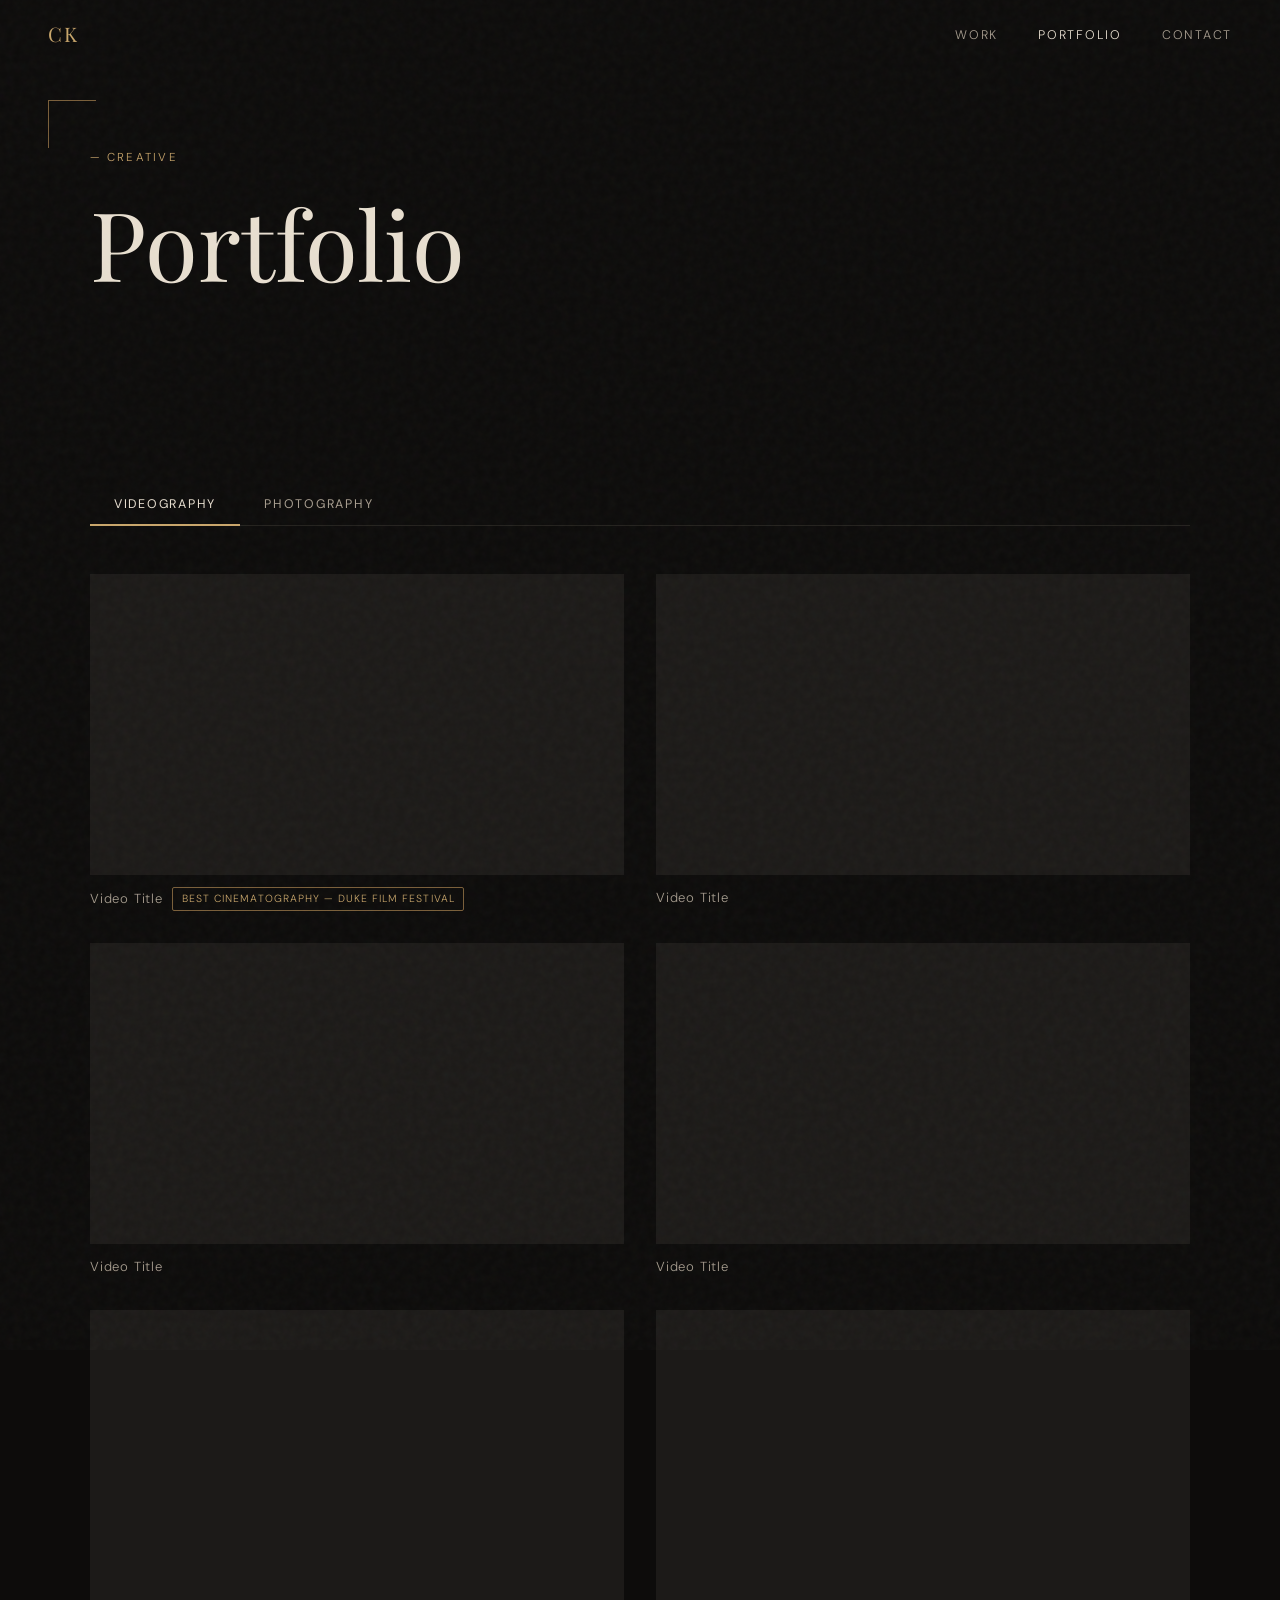
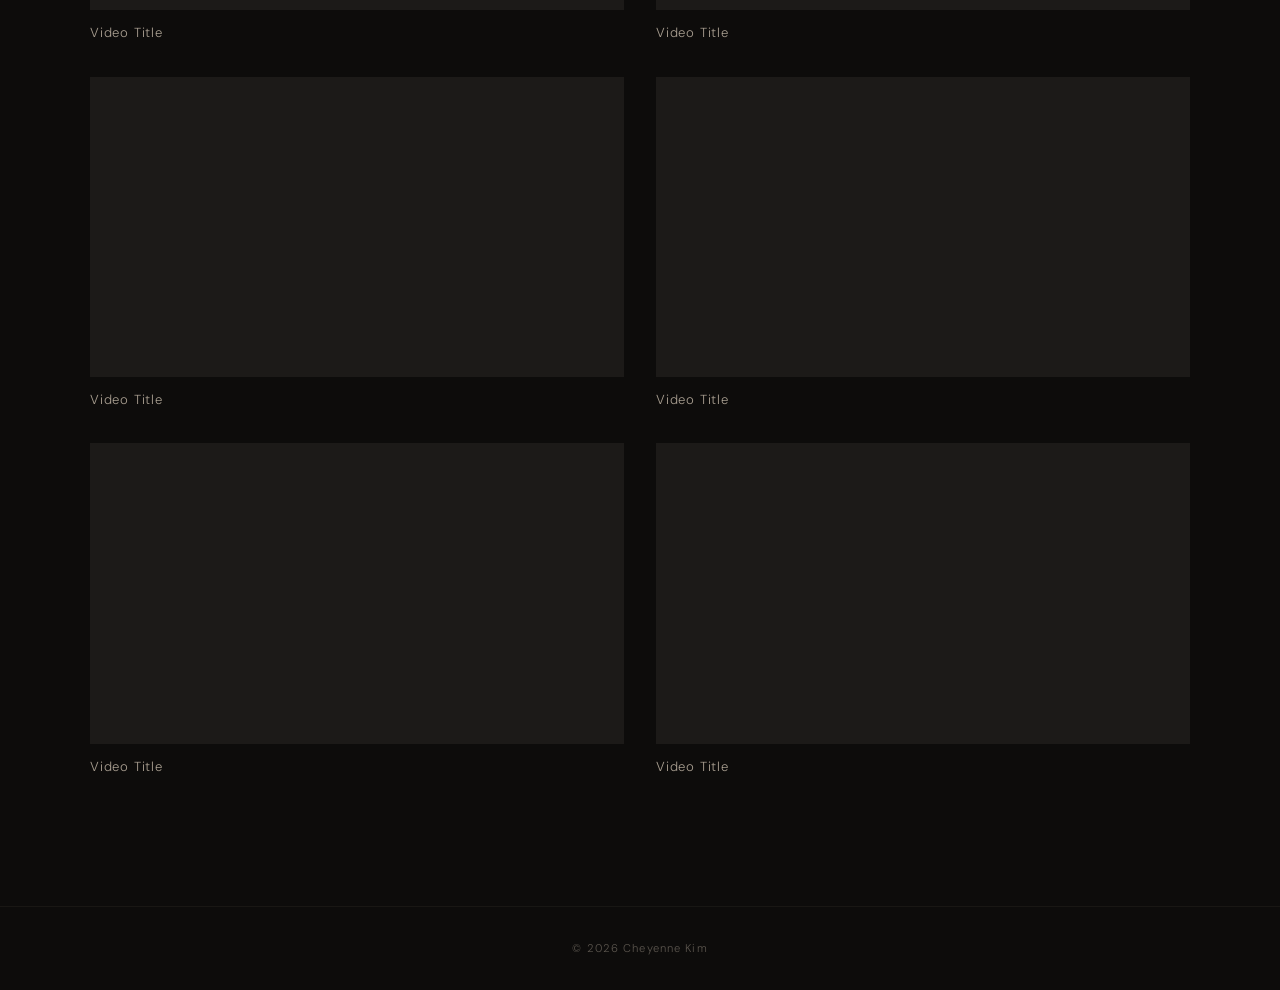
==== portfolio.html @ 6cd708c9 "Update Instagram handle to cykfilm" ====
<!DOCTYPE html>
<html lang="en">
<head>
  <meta charset="UTF-8" />
  <meta name="viewport" content="width=device-width, initial-scale=1.0" />
  <title>Portfolio — Cheyenne Kim</title>
  <link rel="preconnect" href="https://fonts.googleapis.com" />
  <link rel="preconnect" href="https://fonts.gstatic.com" crossorigin />
  <link href="https://fonts.googleapis.com/css2?family=Playfair+Display:ital,wght@0,400;0,600;1,400&family=DM+Sans:wght@300;400;500&display=swap" rel="stylesheet" />
  <link rel="stylesheet" href="styles.css" />
</head>
<body>

  <div class="grain"></div>

  <nav id="nav">
    <a href="index.html" class="nav-logo">CK</a>
    <ul class="nav-links">
      <li><a href="work.html">Work</a></li>
      <li><a href="portfolio.html" class="nav-active">Portfolio</a></li>
      <li><a href="index.html#contact">Contact</a></li>
    </ul>
  </nav>

  <!-- Page header -->
  <header class="page-header">
    <div class="container">
      <p class="hero-label">— Creative</p>
      <h1>Portfolio</h1>
    </div>
  </header>

  <!-- Creative Portfolio -->
  <section id="portfolio">
    <div class="container">

      <div class="portfolio-tabs">
        <button class="tab-btn active" data-tab="video">Videography</button>
        <button class="tab-btn" data-tab="photo">Photography</button>
      </div>

      <!-- Videography -->
      <!-- HOW TO ADD A VIDEO:
           Get the video ID from the YouTube URL (after "watch?v=")
           and add it to a new <div class="video-item"> block below. -->
      <div class="tab-panel active" id="tab-video">
        <div class="video-grid">

          <div class="video-item">
            <div class="video-wrap">
              <iframe src="https://www.youtube.com/embed/07CrqYUhn84" title="Video" frameborder="0" allow="accelerometer; autoplay; clipboard-write; encrypted-media; gyroscope; picture-in-picture" allowfullscreen></iframe>
            </div>
            <p class="video-title">Video Title <span class="video-award">Best Cinematography — Duke Film Festival</span></p>
          </div>

          <div class="video-item">
            <div class="video-wrap">
              <iframe src="https://www.youtube.com/embed/ngNk-hBwsmc" title="Video" frameborder="0" allow="accelerometer; autoplay; clipboard-write; encrypted-media; gyroscope; picture-in-picture" allowfullscreen></iframe>
            </div>
            <p class="video-title">Video Title</p>
          </div>

          <div class="video-item">
            <div class="video-wrap">
              <iframe src="https://www.youtube.com/embed/ybXO7-4nJBI" title="Video" frameborder="0" allow="accelerometer; autoplay; clipboard-write; encrypted-media; gyroscope; picture-in-picture" allowfullscreen></iframe>
            </div>
            <p class="video-title">Video Title</p>
          </div>

          <div class="video-item">
            <div class="video-wrap">
              <iframe src="https://www.youtube.com/embed/gjnXVUcVzZY" title="Video" frameborder="0" allow="accelerometer; autoplay; clipboard-write; encrypted-media; gyroscope; picture-in-picture" allowfullscreen></iframe>
            </div>
            <p class="video-title">Video Title</p>
          </div>

          <div class="video-item">
            <div class="video-wrap">
              <iframe src="https://www.youtube.com/embed/guutkqYjLNw" title="Video" frameborder="0" allow="accelerometer; autoplay; clipboard-write; encrypted-media; gyroscope; picture-in-picture" allowfullscreen></iframe>
            </div>
            <p class="video-title">Video Title</p>
          </div>

          <div class="video-item">
            <div class="video-wrap">
              <iframe src="https://www.youtube.com/embed/ERblYvdubqE" title="Video" frameborder="0" allow="accelerometer; autoplay; clipboard-write; encrypted-media; gyroscope; picture-in-picture" allowfullscreen></iframe>
            </div>
            <p class="video-title">Video Title</p>
          </div>

          <div class="video-item">
            <div class="video-wrap">
              <iframe src="https://www.youtube.com/embed/7ZLoJ5LNM68" title="Video" frameborder="0" allow="accelerometer; autoplay; clipboard-write; encrypted-media; gyroscope; picture-in-picture" allowfullscreen></iframe>
            </div>
            <p class="video-title">Video Title</p>
          </div>

          <div class="video-item">
            <div class="video-wrap">
              <iframe src="https://www.youtube.com/embed/mxG2AcK1g0o" title="Video" frameborder="0" allow="accelerometer; autoplay; clipboard-write; encrypted-media; gyroscope; picture-in-picture" allowfullscreen></iframe>
            </div>
            <p class="video-title">Video Title</p>
          </div>

          <div class="video-item">
            <div class="video-wrap">
              <iframe src="https://www.youtube.com/embed/wzByWOKEczM" title="Video" frameborder="0" allow="accelerometer; autoplay; clipboard-write; encrypted-media; gyroscope; picture-in-picture" allowfullscreen></iframe>
            </div>
            <p class="video-title">Video Title</p>
          </div>

          <div class="video-item">
            <div class="video-wrap">
              <iframe src="https://www.youtube.com/embed/G8I6JP6JH30" title="Video" frameborder="0" allow="accelerometer; autoplay; clipboard-write; encrypted-media; gyroscope; picture-in-picture" allowfullscreen></iframe>
            </div>
            <p class="video-title">Video Title</p>
          </div>

        </div>
      </div>

      <!-- Photography -->
      <!-- HOW TO ADD A PHOTO:
           Download photos from Instagram and put them in a /photos folder,
           then set src="photos/filename.jpg". Each <a href=""> can link
           to the specific Instagram post. Copy a whole block to add more. -->
      <div class="tab-panel" id="tab-photo">
        <p class="photo-note">
          Browse the full collection on
          <a href="https://www.instagram.com/cykfilm" target="_blank" rel="noopener">Instagram →</a>
        </p>
        <div class="photo-grid">

          <a class="photo-item" href="https://www.instagram.com/p/POST_ID_1" target="_blank" rel="noopener">
            <img src="https://placehold.co/600x600/1a1a1a/c9a66b?text=Photo+1" alt="Photo description" loading="lazy" />
          </a>
          <a class="photo-item" href="https://www.instagram.com/p/POST_ID_2" target="_blank" rel="noopener">
            <img src="https://placehold.co/600x600/1a1a1a/c9a66b?text=Photo+2" alt="Photo description" loading="lazy" />
          </a>
          <a class="photo-item" href="https://www.instagram.com/p/POST_ID_3" target="_blank" rel="noopener">
            <img src="https://placehold.co/600x600/1a1a1a/c9a66b?text=Photo+3" alt="Photo description" loading="lazy" />
          </a>
          <a class="photo-item" href="https://www.instagram.com/p/POST_ID_4" target="_blank" rel="noopener">
            <img src="https://placehold.co/600x600/1a1a1a/c9a66b?text=Photo+4" alt="Photo description" loading="lazy" />
          </a>
          <a class="photo-item" href="https://www.instagram.com/p/POST_ID_5" target="_blank" rel="noopener">
            <img src="https://placehold.co/600x600/1a1a1a/c9a66b?text=Photo+5" alt="Photo description" loading="lazy" />
          </a>
          <a class="photo-item" href="https://www.instagram.com/p/POST_ID_6" target="_blank" rel="noopener">
            <img src="https://placehold.co/600x600/1a1a1a/c9a66b?text=Photo+6" alt="Photo description" loading="lazy" />
          </a>
          <a class="photo-item" href="https://www.instagram.com/p/POST_ID_7" target="_blank" rel="noopener">
            <img src="https://placehold.co/600x600/1a1a1a/c9a66b?text=Photo+7" alt="Photo description" loading="lazy" />
          </a>
          <a class="photo-item" href="https://www.instagram.com/p/POST_ID_8" target="_blank" rel="noopener">
            <img src="https://placehold.co/600x600/1a1a1a/c9a66b?text=Photo+8" alt="Photo description" loading="lazy" />
          </a>
          <a class="photo-item" href="https://www.instagram.com/p/POST_ID_9" target="_blank" rel="noopener">
            <img src="https://placehold.co/600x600/1a1a1a/c9a66b?text=Photo+9" alt="Photo description" loading="lazy" />
          </a>

        </div>
      </div>

    </div>
  </section>

  <footer>
    <p>© 2026 Cheyenne Kim</p>
  </footer>

  <script src="script.js"></script>
</body>
</html>
---- styles.css ----
/* ============================================================
   TOKENS
   ============================================================ */
:root {
  --bg:         #0d0c0b;
  --bg-2:       #141311;
  --bg-3:       #1c1a18;
  --cream:      #e8dfd0;
  --cream-dim:  #a89e90;
  --gold:       #c9a66b;
  --gold-dim:   #7a5f3a;
  --border:     rgba(200, 185, 160, 0.12);

  --font-serif: 'Playfair Display', Georgia, serif;
  --font-sans:  'DM Sans', system-ui, sans-serif;

  --nav-h: 68px;
  --max-w: 1100px;
  --gutter: clamp(1.5rem, 5vw, 3rem);
}

/* ============================================================
   RESET / BASE
   ============================================================ */
*, *::before, *::after { box-sizing: border-box; margin: 0; padding: 0; }

html { scroll-behavior: smooth; font-size: 16px; }

body {
  background: var(--bg);
  color: var(--cream);
  font-family: var(--font-sans);
  font-weight: 300;
  line-height: 1.7;
  overflow-x: hidden;
}

img { display: block; max-width: 100%; }
a  { color: inherit; text-decoration: none; }
ul { list-style: none; }

/* ============================================================
   FILM GRAIN
   ============================================================ */
.grain {
  position: fixed;
  inset: -50%;
  width: 200%;
  height: 200%;
  background-image: url("data:image/svg+xml,%3Csvg viewBox='0 0 256 256' xmlns='http://www.w3.org/2000/svg'%3E%3Cfilter id='noise'%3E%3CfeTurbulence type='fractalNoise' baseFrequency='0.9' numOctaves='4' stitchTiles='stitch'/%3E%3C/filter%3E%3Crect width='100%25' height='100%25' filter='url(%23noise)' opacity='1'/%3E%3C/svg%3E");
  opacity: 0.035;
  pointer-events: none;
  z-index: 9999;
  animation: grain-shift 0.5s steps(2) infinite;
}

@keyframes grain-shift {
  0%   { transform: translate(0, 0); }
  25%  { transform: translate(-2%, -3%); }
  50%  { transform: translate(3%, 1%); }
  75%  { transform: translate(-1%, 4%); }
  100% { transform: translate(2%, -2%); }
}

/* ============================================================
   NAVIGATION
   ============================================================ */
#nav {
  position: fixed;
  top: 0; left: 0; right: 0;
  height: var(--nav-h);
  display: flex;
  align-items: center;
  justify-content: space-between;
  padding: 0 var(--gutter);
  z-index: 100;
  transition: background 0.3s, border-color 0.3s;
  border-bottom: 1px solid transparent;
}

#nav.scrolled {
  background: rgba(13, 12, 11, 0.92);
  backdrop-filter: blur(10px);
  border-color: var(--border);
}

.nav-logo {
  font-family: var(--font-serif);
  font-size: 1.25rem;
  letter-spacing: 0.08em;
  color: var(--gold);
}

.nav-links {
  display: flex;
  gap: 2.5rem;
}

.nav-links a {
  font-size: 0.78rem;
  letter-spacing: 0.14em;
  text-transform: uppercase;
  color: var(--cream-dim);
  transition: color 0.2s;
}

.nav-links a:hover { color: var(--cream); }

/* ============================================================
   HERO
   ============================================================ */
#hero {
  position: relative;
  min-height: 100svh;
  display: flex;
  align-items: center;
  padding: var(--nav-h) var(--gutter) 4rem;
  overflow: hidden;
}

/* subtle horizontal scan lines */
#hero::before {
  content: '';
  position: absolute;
  inset: 0;
  background: repeating-linear-gradient(
    to bottom,
    transparent 0px,
    transparent 3px,
    rgba(0,0,0,0.08) 3px,
    rgba(0,0,0,0.08) 4px
  );
  pointer-events: none;
}

/* corner aspect-ratio mark, top-left */
#hero::after {
  content: '';
  position: absolute;
  top: calc(var(--nav-h) + 2rem);
  left: var(--gutter);
  width: 48px; height: 48px;
  border-top: 1px solid var(--gold-dim);
  border-left: 1px solid var(--gold-dim);
}

.hero-content {
  max-width: var(--max-w);
  margin: 0 auto;
  width: 100%;
}

.hero-label {
  font-size: 0.72rem;
  letter-spacing: 0.2em;
  text-transform: uppercase;
  color: var(--gold);
  margin-bottom: 1.5rem;
}

#hero h1 {
  font-family: var(--font-serif);
  font-size: clamp(4rem, 12vw, 10rem);
  line-height: 1;
  font-weight: 400;
  letter-spacing: -0.01em;
}

#hero h1 em {
  font-style: italic;
  color: var(--gold);
}

.hero-sub {
  margin-top: 1.75rem;
  font-size: 0.85rem;
  letter-spacing: 0.22em;
  text-transform: uppercase;
  color: var(--cream-dim);
}

.scroll-hint {
  position: absolute;
  bottom: 2.5rem;
  left: 50%;
  transform: translateX(-50%);
  display: flex;
  flex-direction: column;
  align-items: center;
}

.scroll-hint span {
  display: block;
  width: 1px;
  height: 56px;
  background: linear-gradient(to bottom, transparent, var(--gold-dim));
  animation: scroll-line 1.8s ease-in-out infinite;
}

@keyframes scroll-line {
  0%   { transform: scaleY(0); transform-origin: top; }
  50%  { transform: scaleY(1); transform-origin: top; }
  51%  { transform: scaleY(1); transform-origin: bottom; }
  100% { transform: scaleY(0); transform-origin: bottom; }
}

/* ============================================================
   SHARED LAYOUT
   ============================================================ */
section {
  padding: clamp(5rem, 10vw, 9rem) var(--gutter);
}

.container {
  max-width: var(--max-w);
  margin: 0 auto;
}

.section-header {
  display: flex;
  align-items: baseline;
  gap: 1.25rem;
  margin-bottom: 4rem;
  padding-bottom: 1.5rem;
  border-bottom: 1px solid var(--border);
}

.section-num {
  font-size: 0.7rem;
  letter-spacing: 0.2em;
  color: var(--gold);
}

.section-header h2 {
  font-family: var(--font-serif);
  font-size: clamp(1.8rem, 4vw, 2.75rem);
  font-weight: 400;
}

/* ============================================================
   PAGE HEADER (work.html / portfolio.html)
   ============================================================ */
.page-header {
  padding: calc(var(--nav-h) + 5rem) var(--gutter) 4rem;
  background: var(--bg);
  position: relative;
}

.page-header::after {
  content: '';
  position: absolute;
  top: calc(var(--nav-h) + 2rem);
  left: var(--gutter);
  width: 48px; height: 48px;
  border-top: 1px solid var(--gold-dim);
  border-left: 1px solid var(--gold-dim);
}

.page-header h1 {
  font-family: var(--font-serif);
  font-size: clamp(3rem, 8vw, 6rem);
  font-weight: 400;
  line-height: 1.05;
  margin-top: 1rem;
}

.page-header h1 em {
  font-style: italic;
  color: var(--gold);
}

/* Active nav link */
.nav-active {
  color: var(--cream) !important;
}

/* ============================================================
   ABOUT SECTION
   ============================================================ */
#about { background: var(--bg-2); }

.about-layout {
  display: grid;
  grid-template-columns: 1fr 280px;
  gap: 4rem;
  align-items: start;
}

.about-intro {
  font-family: var(--font-serif);
  font-size: clamp(1.2rem, 2.5vw, 1.6rem);
  font-style: italic;
  color: var(--cream);
  max-width: 680px;
  line-height: 1.5;
  margin-bottom: 3.5rem;
}

.about-stats {
  display: grid;
  grid-template-columns: repeat(4, 1fr);
  border: 1px solid var(--border);
  margin-bottom: 4rem;
}

.about-stat {
  padding: 1.75rem 1.5rem;
  border-right: 1px solid var(--border);
  display: flex;
  flex-direction: column;
  gap: 0.4rem;
}

.about-stat:last-child { border-right: none; }

.about-stat-value {
  font-family: var(--font-serif);
  font-size: clamp(1rem, 1.8vw, 1.3rem);
  color: var(--gold);
  line-height: 1.2;
}

.about-stat-label {
  font-size: 0.68rem;
  letter-spacing: 0.08em;
  color: var(--cream-dim);
  line-height: 1.4;
}

@media (max-width: 800px) {
  .about-stats { grid-template-columns: repeat(2, 1fr); }
  .about-stat:nth-child(2) { border-right: none; }
  .about-stat:nth-child(1),
  .about-stat:nth-child(2) { border-bottom: 1px solid var(--border); }
}

@media (max-width: 500px) {
  .about-stats { grid-template-columns: 1fr; }
  .about-stat { border-right: none !important; border-bottom: 1px solid var(--border); }
  .about-stat:last-child { border-bottom: none; }
}

.about-text p {
  font-size: 1rem;
  color: var(--cream-dim);
  max-width: 560px;
  margin-bottom: 1.25rem;
  line-height: 1.8;
}

.about-text p:last-child { margin-bottom: 0; }

.about-meta {
  display: flex;
  flex-direction: column;
  gap: 1.75rem;
  padding-top: 0.25rem;
}

.about-meta-item {
  display: flex;
  flex-direction: column;
  gap: 0.3rem;
  font-size: 0.85rem;
  color: var(--cream-dim);
  line-height: 1.5;
}

.about-meta-label {
  font-size: 0.65rem;
  letter-spacing: 0.16em;
  text-transform: uppercase;
  color: var(--gold);
}

/* ============================================================
   OVERVIEW CARDS
   ============================================================ */
#overview {
  background: var(--bg);
  padding-top: 0;
}

.overview-grid {
  display: grid;
  grid-template-columns: 1fr 1fr;
  gap: 1.5rem;
}

.overview-card {
  display: block;
  border: 1px solid var(--border);
  transition: border-color 0.3s, background 0.3s;
}

.overview-card:hover {
  border-color: var(--gold-dim);
  background: var(--bg-3);
}

.overview-card-inner {
  padding: 3rem;
  display: flex;
  flex-direction: column;
  gap: 1rem;
}

.overview-card-num {
  font-size: 0.65rem;
  letter-spacing: 0.18em;
  color: var(--gold);
}

.overview-card h3 {
  font-family: var(--font-serif);
  font-size: clamp(1.6rem, 3vw, 2.2rem);
  font-weight: 400;
}

.overview-card p {
  font-size: 0.88rem;
  color: var(--cream-dim);
  line-height: 1.7;
  max-width: 320px;
}

.overview-card-link {
  font-size: 0.72rem;
  letter-spacing: 0.14em;
  text-transform: uppercase;
  color: var(--gold);
  margin-top: 0.5rem;
}

@media (max-width: 700px) {
  .overview-grid { grid-template-columns: 1fr; }
  .about-layout { grid-template-columns: 1fr; gap: 2.5rem; }
}

/* ============================================================
   WORK EXPERIENCE
   ============================================================ */
#work { background: var(--bg-2); }

.timeline {
  display: flex;
  flex-direction: column;
  gap: 0;
}

.timeline-item {
  display: grid;
  grid-template-columns: 200px 1fr;
  gap: 2rem;
  padding: 2.5rem 0;
  border-bottom: 1px solid var(--border);
  transition: background 0.2s;
}

.timeline-item:last-child { border-bottom: none; }

.timeline-meta {
  display: flex;
  flex-direction: column;
  gap: 0.35rem;
  padding-top: 0.15rem;
}

.timeline-date {
  font-size: 0.78rem;
  letter-spacing: 0.08em;
  color: var(--gold);
}

.timeline-location {
  font-size: 0.72rem;
  letter-spacing: 0.06em;
  color: var(--cream-dim);
}

.timeline-content h3 {
  font-family: var(--font-serif);
  font-size: 1.35rem;
  font-weight: 400;
  margin-bottom: 0.2rem;
}

.timeline-company {
  font-size: 0.8rem;
  letter-spacing: 0.1em;
  text-transform: uppercase;
  color: var(--gold);
  margin-bottom: 0.75rem;
}

.timeline-desc {
  font-size: 0.9rem;
  color: var(--cream-dim);
  max-width: 520px;
  margin-bottom: 1rem;
}

.timeline-tags {
  display: flex;
  flex-wrap: wrap;
  gap: 0.5rem;
}

.timeline-tags li {
  font-size: 0.68rem;
  letter-spacing: 0.1em;
  text-transform: uppercase;
  padding: 0.25rem 0.7rem;
  border: 1px solid var(--gold-dim);
  color: var(--gold);
  border-radius: 2px;
}

.resume-cta {
  margin-top: 3.5rem;
  display: flex;
  justify-content: flex-start;
}

.btn {
  display: inline-block;
  padding: 0.85rem 2.25rem;
  border: 1px solid var(--gold);
  color: var(--gold);
  font-family: var(--font-sans);
  font-size: 0.78rem;
  letter-spacing: 0.14em;
  text-transform: uppercase;
  transition: background 0.2s, color 0.2s;
}

.btn:hover {
  background: var(--gold);
  color: var(--bg);
}

/* ============================================================
   PORTFOLIO TABS
   ============================================================ */
#portfolio { background: var(--bg); }

.portfolio-tabs {
  display: flex;
  gap: 0;
  margin-bottom: 3rem;
  border-bottom: 1px solid var(--border);
}

.tab-btn {
  background: none;
  border: none;
  border-bottom: 2px solid transparent;
  margin-bottom: -1px;
  padding: 0.75rem 1.5rem;
  font-family: var(--font-sans);
  font-size: 0.78rem;
  letter-spacing: 0.14em;
  text-transform: uppercase;
  color: var(--cream-dim);
  cursor: pointer;
  transition: color 0.2s, border-color 0.2s;
}

.tab-btn.active,
.tab-btn:hover { color: var(--cream); }

.tab-btn.active { border-color: var(--gold); }

.tab-panel { display: none; }
.tab-panel.active { display: block; }

/* ============================================================
   VIDEO GRID
   ============================================================ */
.video-grid {
  display: grid;
  grid-template-columns: repeat(auto-fill, minmax(min(100%, 440px), 1fr));
  gap: 2rem;
}

.video-item { display: flex; flex-direction: column; gap: 0.75rem; }

.video-wrap {
  position: relative;
  aspect-ratio: 16 / 9;
  background: var(--bg-3);
  overflow: hidden;
}

.video-wrap iframe {
  position: absolute;
  inset: 0;
  width: 100%;
  height: 100%;
}

.video-title {
  font-size: 0.82rem;
  letter-spacing: 0.06em;
  color: var(--cream-dim);
  display: flex;
  flex-wrap: wrap;
  align-items: center;
  gap: 0.6rem;
}

.video-award {
  font-size: 0.65rem;
  letter-spacing: 0.1em;
  text-transform: uppercase;
  color: var(--gold);
  border: 1px solid var(--gold-dim);
  padding: 0.15rem 0.55rem;
  border-radius: 2px;
}

/* ============================================================
   PHOTO GRID
   ============================================================ */
.photo-note {
  font-size: 0.82rem;
  color: var(--cream-dim);
  margin-bottom: 2rem;
}

.photo-note a {
  color: var(--gold);
  border-bottom: 1px solid var(--gold-dim);
  transition: border-color 0.2s;
}

.photo-note a:hover { border-color: var(--gold); }

.photo-grid {
  display: grid;
  grid-template-columns: repeat(3, 1fr);
  gap: 0.5rem;
}

.photo-item {
  aspect-ratio: 1;
  overflow: hidden;
  background: var(--bg-3);
}

.photo-item img {
  width: 100%;
  height: 100%;
  object-fit: cover;
  transition: transform 0.5s ease, filter 0.4s ease;
  filter: grayscale(20%);
}

.photo-item:hover img {
  transform: scale(1.04);
  filter: grayscale(0%);
}

/* ============================================================
   CONTACT
   ============================================================ */
#contact { background: var(--bg-2); }

.contact-inner { max-width: var(--max-w); margin: 0 auto; }

.contact-blurb {
  font-size: 1rem;
  color: var(--cream-dim);
  margin-bottom: 2.5rem;
  max-width: 400px;
}

.contact-links {
  display: flex;
  flex-wrap: wrap;
  gap: 1.25rem 2.5rem;
}

.contact-links a {
  font-size: 0.78rem;
  letter-spacing: 0.12em;
  text-transform: uppercase;
  color: var(--cream-dim);
  border-bottom: 1px solid transparent;
  transition: color 0.2s, border-color 0.2s;
  padding-bottom: 0.15rem;
}

.contact-links a:hover {
  color: var(--gold);
  border-color: var(--gold-dim);
}

/* ============================================================
   FOOTER
   ============================================================ */
footer {
  padding: 2rem var(--gutter);
  border-top: 1px solid var(--border);
  text-align: center;
  font-size: 0.7rem;
  letter-spacing: 0.1em;
  color: var(--cream-dim);
  opacity: 0.5;
}

/* ============================================================
   RESPONSIVE
   ============================================================ */
@media (max-width: 700px) {
  .timeline-item {
    grid-template-columns: 1fr;
    gap: 0.5rem;
  }

  .timeline-meta {
    flex-direction: row;
    gap: 1rem;
  }

  .photo-grid {
    grid-template-columns: repeat(2, 1fr);
  }

  .nav-links { gap: 1.5rem; }
}

@media (max-width: 420px) {
  .photo-grid { grid-template-columns: 1fr 1fr; gap: 0.35rem; }
}

/* ============================================================
   FADE-IN ANIMATION
   ============================================================ */
.fade-in {
  opacity: 0;
  transform: translateY(24px);
  transition: opacity 0.7s ease, transform 0.7s ease;
}

.fade-in.visible {
  opacity: 1;
  transform: none;
}
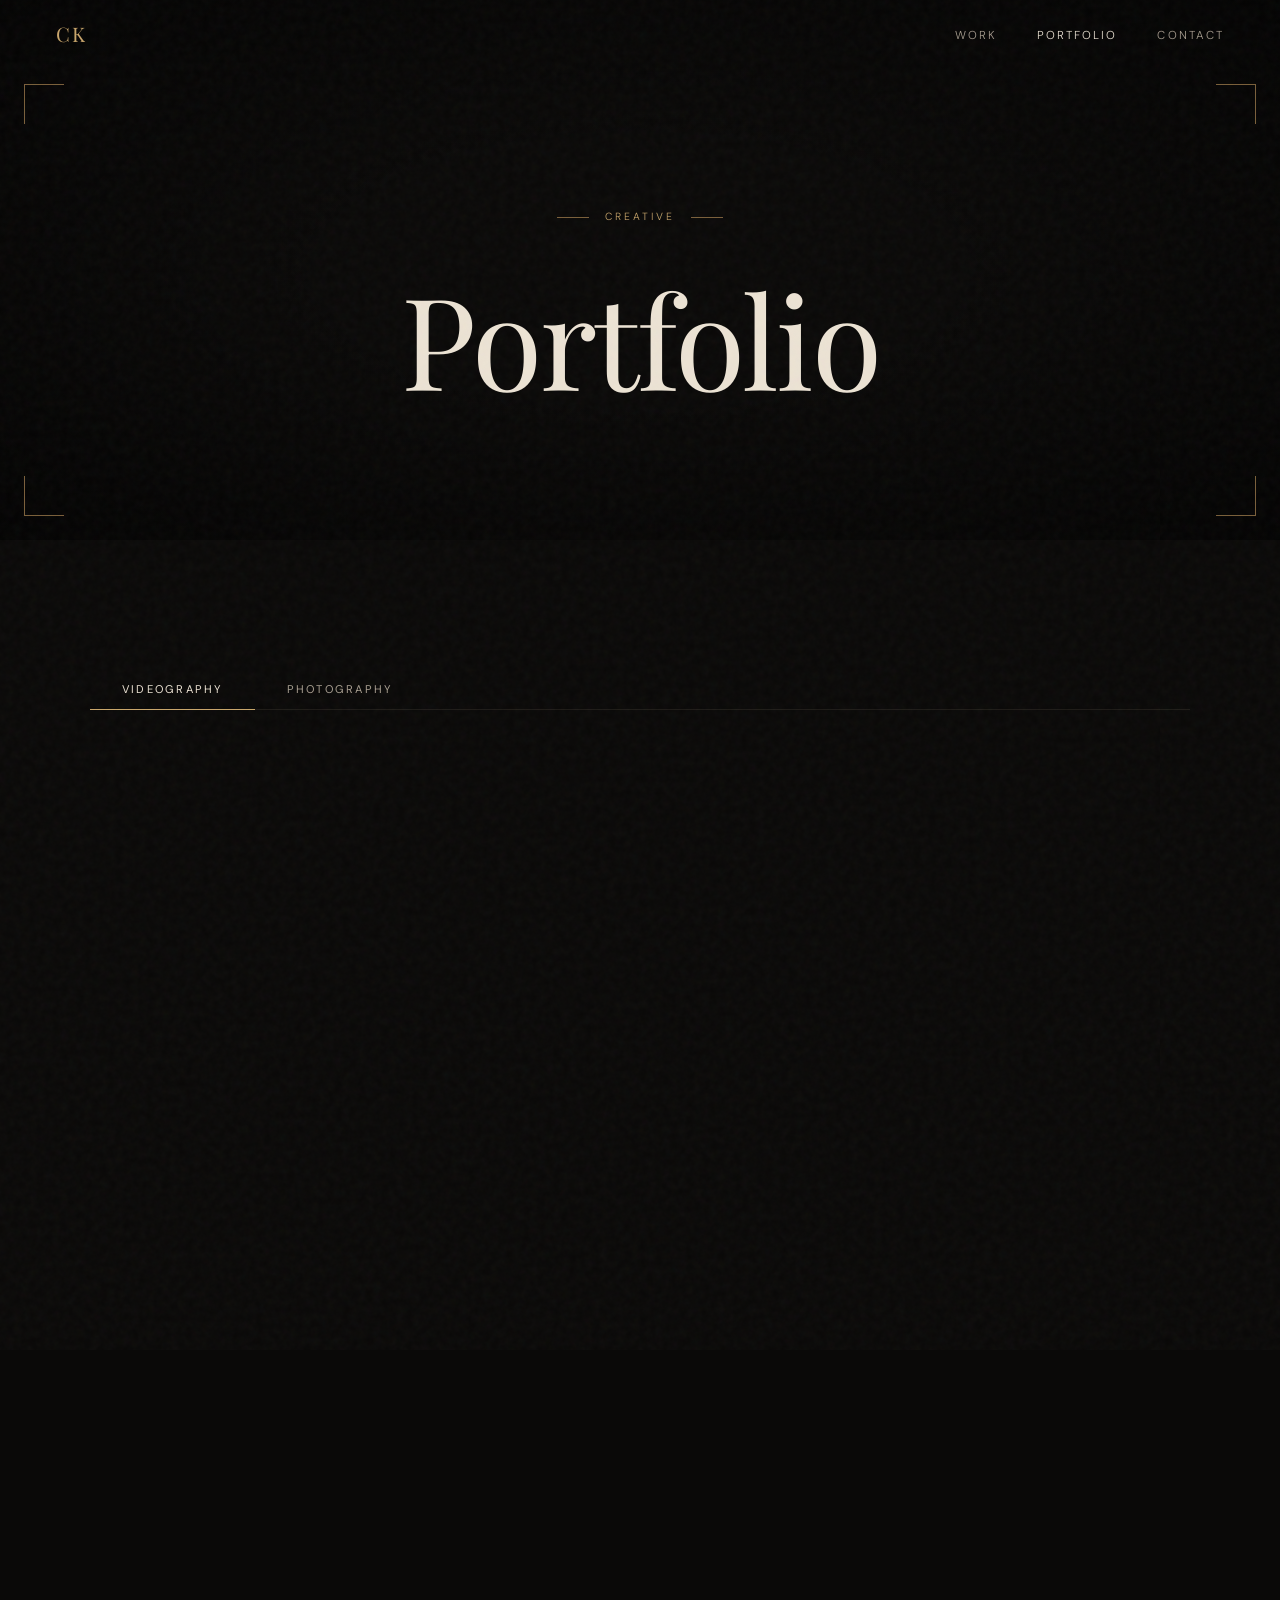
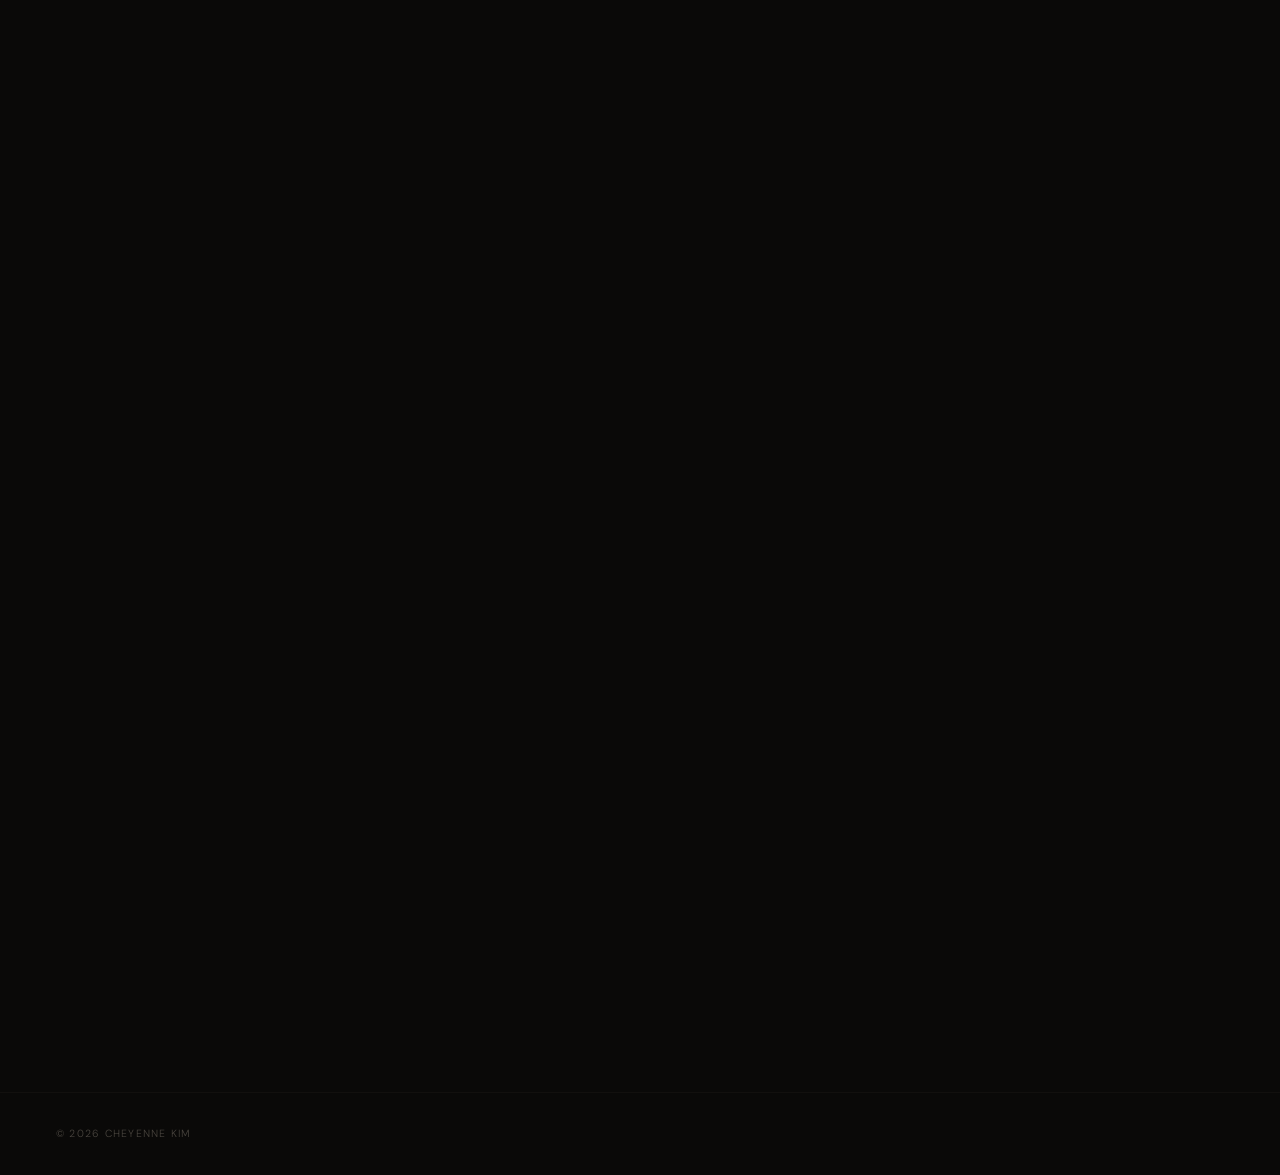
==== commit 3e86d118: "Cinematic UI redesign: centered hero, 4-corner frames, clip-path reveals, dramatic typography" ====
--- a/portfolio.html
+++ b/portfolio.html
@@ -24,8 +24,11 @@
 
   <!-- Page header -->
   <header class="page-header">
-    <div class="container">
-      <p class="hero-label">— Creative</p>
+    <div class="hero-frame">
+      <span></span><span></span><span></span><span></span>
+    </div>
+    <div class="page-header-content">
+      <p class="hero-eyebrow">Creative</p>
       <h1>Portfolio</h1>
     </div>
   </header>
--- a/styles.css
+++ b/styles.css
@@ -2,21 +2,21 @@
    TOKENS
    ============================================================ */
 :root {
-  --bg:         #0d0c0b;
-  --bg-2:       #141311;
-  --bg-3:       #1c1a18;
-  --cream:      #e8dfd0;
+  --bg:         #0a0908;
+  --bg-2:       #111009;
+  --bg-3:       #1a1814;
+  --cream:      #ece3d4;
   --cream-dim:  #a89e90;
   --gold:       #c9a66b;
   --gold-dim:   #7a5f3a;
-  --border:     rgba(200, 185, 160, 0.12);
+  --border:     rgba(200, 185, 160, 0.1);
 
   --font-serif: 'Playfair Display', Georgia, serif;
   --font-sans:  'DM Sans', system-ui, sans-serif;
 
   --nav-h: 68px;
   --max-w: 1100px;
-  --gutter: clamp(1.5rem, 5vw, 3rem);
+  --gutter: clamp(1.5rem, 5vw, 3.5rem);
 }
 
 /* ============================================================
@@ -48,7 +48,7 @@
   width: 200%;
   height: 200%;
   background-image: url("data:image/svg+xml,%3Csvg viewBox='0 0 256 256' xmlns='http://www.w3.org/2000/svg'%3E%3Cfilter id='noise'%3E%3CfeTurbulence type='fractalNoise' baseFrequency='0.9' numOctaves='4' stitchTiles='stitch'/%3E%3C/filter%3E%3Crect width='100%25' height='100%25' filter='url(%23noise)' opacity='1'/%3E%3C/svg%3E");
-  opacity: 0.035;
+  opacity: 0.04;
   pointer-events: none;
   z-index: 9999;
   animation: grain-shift 0.5s steps(2) infinite;
@@ -74,13 +74,13 @@
   justify-content: space-between;
   padding: 0 var(--gutter);
   z-index: 100;
-  transition: background 0.3s, border-color 0.3s;
+  transition: background 0.4s, border-color 0.4s;
   border-bottom: 1px solid transparent;
 }
 
 #nav.scrolled {
-  background: rgba(13, 12, 11, 0.92);
-  backdrop-filter: blur(10px);
+  background: rgba(10, 9, 8, 0.94);
+  backdrop-filter: blur(14px);
   border-color: var(--border);
 }
 
@@ -97,14 +97,15 @@
 }
 
 .nav-links a {
-  font-size: 0.78rem;
-  letter-spacing: 0.14em;
+  font-size: 0.72rem;
+  letter-spacing: 0.18em;
   text-transform: uppercase;
   color: var(--cream-dim);
   transition: color 0.2s;
 }
 
-.nav-links a:hover { color: var(--cream); }
+.nav-links a:hover,
+.nav-active { color: var(--cream) !important; }
 
 /* ============================================================
    HERO
@@ -113,13 +114,26 @@
   position: relative;
   min-height: 100svh;
   display: flex;
+  flex-direction: column;
   align-items: center;
+  justify-content: center;
+  text-align: center;
   padding: var(--nav-h) var(--gutter) 4rem;
   overflow: hidden;
 }
 
-/* subtle horizontal scan lines */
+/* vignette */
 #hero::before {
+  content: '';
+  position: absolute;
+  inset: 0;
+  background: radial-gradient(ellipse at center, transparent 40%, rgba(0,0,0,0.7) 100%);
+  pointer-events: none;
+  z-index: 0;
+}
+
+/* scan lines */
+#hero::after {
   content: '';
   position: absolute;
   inset: 0;
@@ -127,56 +141,92 @@
     to bottom,
     transparent 0px,
     transparent 3px,
-    rgba(0,0,0,0.08) 3px,
-    rgba(0,0,0,0.08) 4px
+    rgba(0,0,0,0.06) 3px,
+    rgba(0,0,0,0.06) 4px
   );
   pointer-events: none;
-}
-
-/* corner aspect-ratio mark, top-left */
-#hero::after {
+  z-index: 0;
+}
+
+/* 4-corner frame */
+.hero-frame {
+  position: absolute;
+  inset: calc(var(--nav-h) + 1.5rem) 1.5rem 1.5rem;
+  pointer-events: none;
+  z-index: 1;
+}
+
+.hero-frame span {
+  position: absolute;
+  width: 40px;
+  height: 40px;
+}
+
+.hero-frame span:nth-child(1) { top: 0; left: 0;  border-top: 1px solid var(--gold-dim); border-left:  1px solid var(--gold-dim); }
+.hero-frame span:nth-child(2) { top: 0; right: 0; border-top: 1px solid var(--gold-dim); border-right: 1px solid var(--gold-dim); }
+.hero-frame span:nth-child(3) { bottom: 0; left: 0;  border-bottom: 1px solid var(--gold-dim); border-left:  1px solid var(--gold-dim); }
+.hero-frame span:nth-child(4) { bottom: 0; right: 0; border-bottom: 1px solid var(--gold-dim); border-right: 1px solid var(--gold-dim); }
+
+.hero-content {
+  position: relative;
+  z-index: 2;
+  display: flex;
+  flex-direction: column;
+  align-items: center;
+}
+
+.hero-eyebrow {
+  font-size: 0.65rem;
+  letter-spacing: 0.3em;
+  text-transform: uppercase;
+  color: var(--gold);
+  margin-bottom: 2rem;
+  display: flex;
+  align-items: center;
+  gap: 1rem;
+}
+
+.hero-eyebrow::before,
+.hero-eyebrow::after {
   content: '';
-  position: absolute;
-  top: calc(var(--nav-h) + 2rem);
-  left: var(--gutter);
-  width: 48px; height: 48px;
-  border-top: 1px solid var(--gold-dim);
-  border-left: 1px solid var(--gold-dim);
-}
-
-.hero-content {
-  max-width: var(--max-w);
-  margin: 0 auto;
-  width: 100%;
-}
-
-.hero-label {
-  font-size: 0.72rem;
-  letter-spacing: 0.2em;
-  text-transform: uppercase;
-  color: var(--gold);
-  margin-bottom: 1.5rem;
+  display: block;
+  width: 32px;
+  height: 1px;
+  background: var(--gold-dim);
 }
 
 #hero h1 {
   font-family: var(--font-serif);
-  font-size: clamp(4rem, 12vw, 10rem);
-  line-height: 1;
+  font-size: clamp(5rem, 15vw, 13rem);
+  line-height: 0.92;
   font-weight: 400;
-  letter-spacing: -0.01em;
+  letter-spacing: -0.02em;
 }
 
 #hero h1 em {
   font-style: italic;
   color: var(--gold);
-}
-
-.hero-sub {
-  margin-top: 1.75rem;
-  font-size: 0.85rem;
-  letter-spacing: 0.22em;
-  text-transform: uppercase;
-  color: var(--cream-dim);
+  display: block;
+}
+
+.hero-credit {
+  margin-top: 2.5rem;
+  font-size: 0.65rem;
+  letter-spacing: 0.3em;
+  text-transform: uppercase;
+  color: var(--cream-dim);
+  display: flex;
+  align-items: center;
+  gap: 1rem;
+}
+
+.hero-credit::before,
+.hero-credit::after {
+  content: '';
+  display: block;
+  width: 32px;
+  height: 1px;
+  background: var(--border);
 }
 
 .scroll-hint {
@@ -184,9 +234,7 @@
   bottom: 2.5rem;
   left: 50%;
   transform: translateX(-50%);
-  display: flex;
-  flex-direction: column;
-  align-items: center;
+  z-index: 2;
 }
 
 .scroll-hint span {
@@ -205,6 +253,56 @@
 }
 
 /* ============================================================
+   PAGE HEADER (work.html / portfolio.html)
+   ============================================================ */
+.page-header {
+  min-height: 60vh;
+  display: flex;
+  align-items: center;
+  justify-content: center;
+  text-align: center;
+  padding: calc(var(--nav-h) + 4rem) var(--gutter) 4rem;
+  background: var(--bg);
+  position: relative;
+  overflow: hidden;
+}
+
+.page-header::before {
+  content: '';
+  position: absolute;
+  inset: 0;
+  background: radial-gradient(ellipse at center, transparent 30%, rgba(0,0,0,0.6) 100%);
+  pointer-events: none;
+}
+
+.page-header .hero-frame {
+  inset: calc(var(--nav-h) + 1rem) 1.5rem 1.5rem;
+}
+
+.page-header-content {
+  position: relative;
+  z-index: 2;
+  display: flex;
+  flex-direction: column;
+  align-items: center;
+  gap: 1.25rem;
+}
+
+.page-header h1 {
+  font-family: var(--font-serif);
+  font-size: clamp(3.5rem, 10vw, 8rem);
+  font-weight: 400;
+  line-height: 0.95;
+  letter-spacing: -0.02em;
+}
+
+.page-header h1 em {
+  font-style: italic;
+  color: var(--gold);
+  display: block;
+}
+
+/* ============================================================
    SHARED LAYOUT
    ============================================================ */
 section {
@@ -217,61 +315,33 @@
 }
 
 .section-header {
-  display: flex;
-  align-items: baseline;
-  gap: 1.25rem;
-  margin-bottom: 4rem;
+  position: relative;
+  margin-bottom: 4.5rem;
   padding-bottom: 1.5rem;
   border-bottom: 1px solid var(--border);
+  overflow: hidden;
+}
+
+.section-header h2 {
+  font-family: var(--font-serif);
+  font-size: clamp(2rem, 5vw, 3.25rem);
+  font-weight: 400;
+  position: relative;
+  z-index: 1;
 }
 
 .section-num {
-  font-size: 0.7rem;
-  letter-spacing: 0.2em;
-  color: var(--gold);
-}
-
-.section-header h2 {
-  font-family: var(--font-serif);
-  font-size: clamp(1.8rem, 4vw, 2.75rem);
-  font-weight: 400;
-}
-
-/* ============================================================
-   PAGE HEADER (work.html / portfolio.html)
-   ============================================================ */
-.page-header {
-  padding: calc(var(--nav-h) + 5rem) var(--gutter) 4rem;
-  background: var(--bg);
-  position: relative;
-}
-
-.page-header::after {
-  content: '';
-  position: absolute;
-  top: calc(var(--nav-h) + 2rem);
-  left: var(--gutter);
-  width: 48px; height: 48px;
-  border-top: 1px solid var(--gold-dim);
-  border-left: 1px solid var(--gold-dim);
-}
-
-.page-header h1 {
-  font-family: var(--font-serif);
-  font-size: clamp(3rem, 8vw, 6rem);
-  font-weight: 400;
-  line-height: 1.05;
-  margin-top: 1rem;
-}
-
-.page-header h1 em {
-  font-style: italic;
-  color: var(--gold);
-}
-
-/* Active nav link */
-.nav-active {
-  color: var(--cream) !important;
+  position: absolute;
+  right: 0;
+  bottom: 1rem;
+  font-family: var(--font-serif);
+  font-size: clamp(5rem, 14vw, 10rem);
+  line-height: 1;
+  color: var(--cream);
+  opacity: 0.03;
+  letter-spacing: -0.04em;
+  pointer-events: none;
+  user-select: none;
 }
 
 /* ============================================================
@@ -279,54 +349,531 @@
    ============================================================ */
 #about { background: var(--bg-2); }
 
-.about-layout {
-  display: grid;
-  grid-template-columns: 1fr 280px;
-  gap: 4rem;
-  align-items: start;
-}
-
 .about-intro {
   font-family: var(--font-serif);
-  font-size: clamp(1.2rem, 2.5vw, 1.6rem);
+  font-size: clamp(1.5rem, 3.5vw, 2.4rem);
   font-style: italic;
   color: var(--cream);
-  max-width: 680px;
-  line-height: 1.5;
-  margin-bottom: 3.5rem;
-}
+  text-align: center;
+  max-width: 800px;
+  margin: 0 auto 4rem;
+  line-height: 1.4;
+  position: relative;
+  padding: 0 1rem;
+}
+
+.about-intro::before,
+.about-intro::after {
+  content: '"';
+  font-family: var(--font-serif);
+  font-size: 5rem;
+  line-height: 0;
+  color: var(--gold-dim);
+  opacity: 0.4;
+  position: absolute;
+}
+
+.about-intro::before { top: 1.5rem; left: -1rem; }
+.about-intro::after  { content: '"'; bottom: -1rem; right: -1rem; }
 
 .about-stats {
   display: grid;
   grid-template-columns: repeat(4, 1fr);
   border: 1px solid var(--border);
-  margin-bottom: 4rem;
+  margin-bottom: 5rem;
 }
 
 .about-stat {
-  padding: 1.75rem 1.5rem;
+  padding: 2rem 1.75rem;
   border-right: 1px solid var(--border);
+  display: flex;
+  flex-direction: column;
+  gap: 0.5rem;
+  transition: background 0.3s;
+}
+
+.about-stat:hover { background: var(--bg-3); }
+.about-stat:last-child { border-right: none; }
+
+.about-stat-value {
+  font-family: var(--font-serif);
+  font-size: clamp(1rem, 1.8vw, 1.35rem);
+  color: var(--gold);
+  line-height: 1.2;
+}
+
+.about-stat-label {
+  font-size: 0.66rem;
+  letter-spacing: 0.1em;
+  text-transform: uppercase;
+  color: var(--cream-dim);
+  line-height: 1.5;
+}
+
+.about-layout {
+  display: grid;
+  grid-template-columns: 1fr 260px;
+  gap: 5rem;
+  align-items: start;
+}
+
+.about-text p {
+  font-size: 0.95rem;
+  color: var(--cream-dim);
+  max-width: 560px;
+  margin-bottom: 1.25rem;
+  line-height: 1.9;
+}
+
+.about-text p:last-child { margin-bottom: 0; }
+
+.about-meta {
+  display: flex;
+  flex-direction: column;
+  gap: 0;
+  border: 1px solid var(--border);
+}
+
+.about-meta-item {
   display: flex;
   flex-direction: column;
   gap: 0.4rem;
-}
-
-.about-stat:last-child { border-right: none; }
-
-.about-stat-value {
-  font-family: var(--font-serif);
-  font-size: clamp(1rem, 1.8vw, 1.3rem);
-  color: var(--gold);
-  line-height: 1.2;
-}
-
-.about-stat-label {
+  padding: 1.25rem 1.5rem;
+  border-bottom: 1px solid var(--border);
+}
+
+.about-meta-item:last-child { border-bottom: none; }
+
+.about-meta-label {
+  font-size: 0.6rem;
+  letter-spacing: 0.2em;
+  text-transform: uppercase;
+  color: var(--gold);
+}
+
+.about-meta-item span:not(.about-meta-label) {
+  font-size: 0.82rem;
+  color: var(--cream-dim);
+  line-height: 1.6;
+}
+
+/* ============================================================
+   OVERVIEW CARDS
+   ============================================================ */
+#overview {
+  background: var(--bg);
+  padding-top: 0;
+}
+
+.overview-grid {
+  display: grid;
+  grid-template-columns: 1fr 1fr;
+  gap: 1px;
+  background: var(--border);
+  border: 1px solid var(--border);
+}
+
+.overview-card {
+  display: block;
+  background: var(--bg);
+  position: relative;
+  overflow: hidden;
+  transition: background 0.4s;
+}
+
+.overview-card::after {
+  content: '';
+  position: absolute;
+  bottom: 0; left: 0; right: 0;
+  height: 2px;
+  background: var(--gold);
+  transform: scaleX(0);
+  transform-origin: left;
+  transition: transform 0.4s ease;
+}
+
+.overview-card:hover { background: var(--bg-3); }
+.overview-card:hover::after { transform: scaleX(1); }
+
+.overview-card-inner {
+  padding: 4rem 3rem;
+  display: flex;
+  flex-direction: column;
+  gap: 1.25rem;
+  min-height: 320px;
+}
+
+.overview-card-num {
+  font-family: var(--font-serif);
+  font-size: 5rem;
+  line-height: 1;
+  color: var(--cream);
+  opacity: 0.05;
+  position: absolute;
+  top: 1.5rem;
+  right: 2rem;
+  pointer-events: none;
+}
+
+.overview-card h3 {
+  font-family: var(--font-serif);
+  font-size: clamp(1.8rem, 3.5vw, 2.6rem);
+  font-weight: 400;
+  position: relative;
+}
+
+.overview-card p {
+  font-size: 0.88rem;
+  color: var(--cream-dim);
+  line-height: 1.75;
+  max-width: 320px;
+  position: relative;
+}
+
+.overview-card-link {
   font-size: 0.68rem;
-  letter-spacing: 0.08em;
-  color: var(--cream-dim);
-  line-height: 1.4;
-}
-
+  letter-spacing: 0.2em;
+  text-transform: uppercase;
+  color: var(--gold);
+  margin-top: auto;
+  position: relative;
+  transition: letter-spacing 0.3s;
+}
+
+.overview-card:hover .overview-card-link {
+  letter-spacing: 0.28em;
+}
+
+/* ============================================================
+   WORK EXPERIENCE
+   ============================================================ */
+#work { background: var(--bg-2); }
+
+.timeline {
+  display: flex;
+  flex-direction: column;
+}
+
+.timeline-item {
+  display: grid;
+  grid-template-columns: 200px 1fr;
+  gap: 2.5rem;
+  padding: 3rem 0;
+  border-bottom: 1px solid var(--border);
+  position: relative;
+  transition: padding-left 0.3s;
+}
+
+.timeline-item::before {
+  content: '';
+  position: absolute;
+  left: -var(--gutter);
+  top: 0; bottom: 0;
+  width: 2px;
+  background: var(--gold);
+  transform: scaleY(0);
+  transform-origin: top;
+  transition: transform 0.4s ease;
+}
+
+.timeline-item:hover::before { transform: scaleY(1); }
+.timeline-item:last-child { border-bottom: none; }
+
+.timeline-meta {
+  display: flex;
+  flex-direction: column;
+  gap: 0.4rem;
+  padding-top: 0.2rem;
+}
+
+.timeline-date {
+  font-size: 0.75rem;
+  letter-spacing: 0.1em;
+  color: var(--gold);
+}
+
+.timeline-location {
+  font-size: 0.7rem;
+  letter-spacing: 0.06em;
+  color: var(--cream-dim);
+}
+
+.timeline-content h3 {
+  font-family: var(--font-serif);
+  font-size: 1.45rem;
+  font-weight: 400;
+  margin-bottom: 0.25rem;
+}
+
+.timeline-company {
+  font-size: 0.72rem;
+  letter-spacing: 0.14em;
+  text-transform: uppercase;
+  color: var(--gold);
+  margin-bottom: 0.85rem;
+}
+
+.timeline-desc {
+  font-size: 0.88rem;
+  color: var(--cream-dim);
+  max-width: 520px;
+  margin-bottom: 1.1rem;
+  line-height: 1.8;
+}
+
+.timeline-tags {
+  display: flex;
+  flex-wrap: wrap;
+  gap: 0.5rem;
+}
+
+.timeline-tags li {
+  font-size: 0.62rem;
+  letter-spacing: 0.12em;
+  text-transform: uppercase;
+  padding: 0.2rem 0.65rem;
+  border: 1px solid var(--gold-dim);
+  color: var(--gold);
+  opacity: 0.7;
+  transition: opacity 0.2s;
+}
+
+.timeline-item:hover .timeline-tags li { opacity: 1; }
+
+.resume-cta {
+  margin-top: 4rem;
+  display: flex;
+  justify-content: flex-start;
+}
+
+.btn {
+  display: inline-block;
+  padding: 1rem 2.5rem;
+  border: 1px solid var(--gold);
+  color: var(--gold);
+  font-family: var(--font-sans);
+  font-size: 0.72rem;
+  letter-spacing: 0.2em;
+  text-transform: uppercase;
+  transition: background 0.25s, color 0.25s, letter-spacing 0.25s;
+  position: relative;
+  overflow: hidden;
+}
+
+.btn::before {
+  content: '';
+  position: absolute;
+  inset: 0;
+  background: var(--gold);
+  transform: scaleX(0);
+  transform-origin: left;
+  transition: transform 0.3s ease;
+  z-index: -1;
+}
+
+.btn:hover { color: var(--bg); letter-spacing: 0.26em; }
+.btn:hover::before { transform: scaleX(1); }
+
+/* ============================================================
+   PORTFOLIO TABS
+   ============================================================ */
+#portfolio { background: var(--bg); }
+
+.portfolio-tabs {
+  display: flex;
+  margin-bottom: 3.5rem;
+  border-bottom: 1px solid var(--border);
+  gap: 0;
+}
+
+.tab-btn {
+  background: none;
+  border: none;
+  border-bottom: 1px solid transparent;
+  margin-bottom: -1px;
+  padding: 0.85rem 2rem;
+  font-family: var(--font-sans);
+  font-size: 0.7rem;
+  letter-spacing: 0.2em;
+  text-transform: uppercase;
+  color: var(--cream-dim);
+  cursor: pointer;
+  transition: color 0.2s, border-color 0.2s;
+}
+
+.tab-btn.active,
+.tab-btn:hover { color: var(--cream); }
+
+.tab-btn.active { border-color: var(--gold); }
+
+.tab-panel { display: none; }
+.tab-panel.active { display: block; }
+
+/* ============================================================
+   VIDEO GRID
+   ============================================================ */
+.video-grid {
+  display: grid;
+  grid-template-columns: repeat(auto-fill, minmax(min(100%, 440px), 1fr));
+  gap: 2rem;
+}
+
+.video-item { display: flex; flex-direction: column; gap: 0.75rem; }
+
+.video-wrap {
+  position: relative;
+  aspect-ratio: 16 / 9;
+  background: var(--bg-3);
+  overflow: hidden;
+}
+
+.video-wrap::after {
+  content: '';
+  position: absolute;
+  inset: 0;
+  box-shadow: inset 0 0 0 1px var(--border);
+  pointer-events: none;
+  z-index: 1;
+}
+
+.video-wrap iframe {
+  position: absolute;
+  inset: 0;
+  width: 100%;
+  height: 100%;
+}
+
+.video-title {
+  font-size: 0.78rem;
+  letter-spacing: 0.06em;
+  color: var(--cream-dim);
+  display: flex;
+  flex-wrap: wrap;
+  align-items: center;
+  gap: 0.6rem;
+}
+
+.video-award {
+  font-size: 0.6rem;
+  letter-spacing: 0.12em;
+  text-transform: uppercase;
+  color: var(--gold);
+  border: 1px solid var(--gold-dim);
+  padding: 0.15rem 0.55rem;
+}
+
+/* ============================================================
+   PHOTO GRID
+   ============================================================ */
+.photo-note {
+  font-size: 0.8rem;
+  color: var(--cream-dim);
+  margin-bottom: 2rem;
+}
+
+.photo-note a {
+  color: var(--gold);
+  border-bottom: 1px solid var(--gold-dim);
+  transition: border-color 0.2s;
+}
+
+.photo-note a:hover { border-color: var(--gold); }
+
+.photo-grid {
+  display: grid;
+  grid-template-columns: repeat(3, 1fr);
+  gap: 3px;
+}
+
+.photo-item {
+  aspect-ratio: 1;
+  overflow: hidden;
+  background: var(--bg-3);
+  position: relative;
+}
+
+.photo-item::after {
+  content: '';
+  position: absolute;
+  inset: 0;
+  background: rgba(0,0,0,0.3);
+  transition: opacity 0.4s;
+}
+
+.photo-item:hover::after { opacity: 0; }
+
+.photo-item img {
+  width: 100%;
+  height: 100%;
+  object-fit: cover;
+  transition: transform 0.6s ease;
+  filter: grayscale(30%);
+}
+
+.photo-item:hover img {
+  transform: scale(1.06);
+  filter: grayscale(0%);
+}
+
+/* ============================================================
+   CONTACT
+   ============================================================ */
+#contact { background: var(--bg-2); }
+
+.contact-inner { max-width: var(--max-w); margin: 0 auto; }
+
+.contact-blurb {
+  font-family: var(--font-serif);
+  font-style: italic;
+  font-size: 1.1rem;
+  color: var(--cream-dim);
+  margin-bottom: 3rem;
+  max-width: 400px;
+}
+
+.contact-links {
+  display: flex;
+  flex-wrap: wrap;
+  gap: 0;
+  border: 1px solid var(--border);
+}
+
+.contact-links a {
+  font-size: 0.68rem;
+  letter-spacing: 0.16em;
+  text-transform: uppercase;
+  color: var(--cream-dim);
+  padding: 1.1rem 1.75rem;
+  border-right: 1px solid var(--border);
+  transition: color 0.2s, background 0.2s;
+}
+
+.contact-links a:last-child { border-right: none; }
+
+.contact-links a:hover {
+  color: var(--gold);
+  background: var(--bg-3);
+}
+
+/* ============================================================
+   FOOTER
+   ============================================================ */
+footer {
+  padding: 2rem var(--gutter);
+  border-top: 1px solid var(--border);
+  display: flex;
+  justify-content: space-between;
+  align-items: center;
+  font-size: 0.65rem;
+  letter-spacing: 0.12em;
+  text-transform: uppercase;
+  color: var(--cream-dim);
+  opacity: 0.4;
+}
+
+/* ============================================================
+   RESPONSIVE
+   ============================================================ */
 @media (max-width: 800px) {
   .about-stats { grid-template-columns: repeat(2, 1fr); }
   .about-stat:nth-child(2) { border-right: none; }
@@ -334,416 +881,36 @@
   .about-stat:nth-child(2) { border-bottom: 1px solid var(--border); }
 }
 
+@media (max-width: 700px) {
+  .timeline-item { grid-template-columns: 1fr; gap: 0.5rem; }
+  .timeline-meta { flex-direction: row; gap: 1rem; }
+  .photo-grid { grid-template-columns: repeat(2, 1fr); }
+  .nav-links { gap: 1.5rem; }
+  .overview-grid { grid-template-columns: 1fr; gap: 0; }
+  .about-layout { grid-template-columns: 1fr; gap: 3rem; }
+  .contact-links { flex-direction: column; }
+  .contact-links a { border-right: none; border-bottom: 1px solid var(--border); }
+  .contact-links a:last-child { border-bottom: none; }
+}
+
 @media (max-width: 500px) {
   .about-stats { grid-template-columns: 1fr; }
   .about-stat { border-right: none !important; border-bottom: 1px solid var(--border); }
   .about-stat:last-child { border-bottom: none; }
-}
-
-.about-text p {
-  font-size: 1rem;
-  color: var(--cream-dim);
-  max-width: 560px;
-  margin-bottom: 1.25rem;
-  line-height: 1.8;
-}
-
-.about-text p:last-child { margin-bottom: 0; }
-
-.about-meta {
-  display: flex;
-  flex-direction: column;
-  gap: 1.75rem;
-  padding-top: 0.25rem;
-}
-
-.about-meta-item {
-  display: flex;
-  flex-direction: column;
-  gap: 0.3rem;
-  font-size: 0.85rem;
-  color: var(--cream-dim);
-  line-height: 1.5;
-}
-
-.about-meta-label {
-  font-size: 0.65rem;
-  letter-spacing: 0.16em;
-  text-transform: uppercase;
-  color: var(--gold);
-}
-
-/* ============================================================
-   OVERVIEW CARDS
-   ============================================================ */
-#overview {
-  background: var(--bg);
-  padding-top: 0;
-}
-
-.overview-grid {
-  display: grid;
-  grid-template-columns: 1fr 1fr;
-  gap: 1.5rem;
-}
-
-.overview-card {
-  display: block;
-  border: 1px solid var(--border);
-  transition: border-color 0.3s, background 0.3s;
-}
-
-.overview-card:hover {
-  border-color: var(--gold-dim);
-  background: var(--bg-3);
-}
-
-.overview-card-inner {
-  padding: 3rem;
-  display: flex;
-  flex-direction: column;
-  gap: 1rem;
-}
-
-.overview-card-num {
-  font-size: 0.65rem;
-  letter-spacing: 0.18em;
-  color: var(--gold);
-}
-
-.overview-card h3 {
-  font-family: var(--font-serif);
-  font-size: clamp(1.6rem, 3vw, 2.2rem);
-  font-weight: 400;
-}
-
-.overview-card p {
-  font-size: 0.88rem;
-  color: var(--cream-dim);
-  line-height: 1.7;
-  max-width: 320px;
-}
-
-.overview-card-link {
-  font-size: 0.72rem;
-  letter-spacing: 0.14em;
-  text-transform: uppercase;
-  color: var(--gold);
-  margin-top: 0.5rem;
-}
-
-@media (max-width: 700px) {
-  .overview-grid { grid-template-columns: 1fr; }
-  .about-layout { grid-template-columns: 1fr; gap: 2.5rem; }
-}
-
-/* ============================================================
-   WORK EXPERIENCE
-   ============================================================ */
-#work { background: var(--bg-2); }
-
-.timeline {
-  display: flex;
-  flex-direction: column;
-  gap: 0;
-}
-
-.timeline-item {
-  display: grid;
-  grid-template-columns: 200px 1fr;
-  gap: 2rem;
-  padding: 2.5rem 0;
-  border-bottom: 1px solid var(--border);
-  transition: background 0.2s;
-}
-
-.timeline-item:last-child { border-bottom: none; }
-
-.timeline-meta {
-  display: flex;
-  flex-direction: column;
-  gap: 0.35rem;
-  padding-top: 0.15rem;
-}
-
-.timeline-date {
-  font-size: 0.78rem;
-  letter-spacing: 0.08em;
-  color: var(--gold);
-}
-
-.timeline-location {
-  font-size: 0.72rem;
-  letter-spacing: 0.06em;
-  color: var(--cream-dim);
-}
-
-.timeline-content h3 {
-  font-family: var(--font-serif);
-  font-size: 1.35rem;
-  font-weight: 400;
-  margin-bottom: 0.2rem;
-}
-
-.timeline-company {
-  font-size: 0.8rem;
-  letter-spacing: 0.1em;
-  text-transform: uppercase;
-  color: var(--gold);
-  margin-bottom: 0.75rem;
-}
-
-.timeline-desc {
-  font-size: 0.9rem;
-  color: var(--cream-dim);
-  max-width: 520px;
-  margin-bottom: 1rem;
-}
-
-.timeline-tags {
-  display: flex;
-  flex-wrap: wrap;
-  gap: 0.5rem;
-}
-
-.timeline-tags li {
-  font-size: 0.68rem;
-  letter-spacing: 0.1em;
-  text-transform: uppercase;
-  padding: 0.25rem 0.7rem;
-  border: 1px solid var(--gold-dim);
-  color: var(--gold);
-  border-radius: 2px;
-}
-
-.resume-cta {
-  margin-top: 3.5rem;
-  display: flex;
-  justify-content: flex-start;
-}
-
-.btn {
-  display: inline-block;
-  padding: 0.85rem 2.25rem;
-  border: 1px solid var(--gold);
-  color: var(--gold);
-  font-family: var(--font-sans);
-  font-size: 0.78rem;
-  letter-spacing: 0.14em;
-  text-transform: uppercase;
-  transition: background 0.2s, color 0.2s;
-}
-
-.btn:hover {
-  background: var(--gold);
-  color: var(--bg);
-}
-
-/* ============================================================
-   PORTFOLIO TABS
-   ============================================================ */
-#portfolio { background: var(--bg); }
-
-.portfolio-tabs {
-  display: flex;
-  gap: 0;
-  margin-bottom: 3rem;
-  border-bottom: 1px solid var(--border);
-}
-
-.tab-btn {
-  background: none;
-  border: none;
-  border-bottom: 2px solid transparent;
-  margin-bottom: -1px;
-  padding: 0.75rem 1.5rem;
-  font-family: var(--font-sans);
-  font-size: 0.78rem;
-  letter-spacing: 0.14em;
-  text-transform: uppercase;
-  color: var(--cream-dim);
-  cursor: pointer;
-  transition: color 0.2s, border-color 0.2s;
-}
-
-.tab-btn.active,
-.tab-btn:hover { color: var(--cream); }
-
-.tab-btn.active { border-color: var(--gold); }
-
-.tab-panel { display: none; }
-.tab-panel.active { display: block; }
-
-/* ============================================================
-   VIDEO GRID
-   ============================================================ */
-.video-grid {
-  display: grid;
-  grid-template-columns: repeat(auto-fill, minmax(min(100%, 440px), 1fr));
-  gap: 2rem;
-}
-
-.video-item { display: flex; flex-direction: column; gap: 0.75rem; }
-
-.video-wrap {
-  position: relative;
-  aspect-ratio: 16 / 9;
-  background: var(--bg-3);
-  overflow: hidden;
-}
-
-.video-wrap iframe {
-  position: absolute;
-  inset: 0;
-  width: 100%;
-  height: 100%;
-}
-
-.video-title {
-  font-size: 0.82rem;
-  letter-spacing: 0.06em;
-  color: var(--cream-dim);
-  display: flex;
-  flex-wrap: wrap;
-  align-items: center;
-  gap: 0.6rem;
-}
-
-.video-award {
-  font-size: 0.65rem;
-  letter-spacing: 0.1em;
-  text-transform: uppercase;
-  color: var(--gold);
-  border: 1px solid var(--gold-dim);
-  padding: 0.15rem 0.55rem;
-  border-radius: 2px;
-}
-
-/* ============================================================
-   PHOTO GRID
-   ============================================================ */
-.photo-note {
-  font-size: 0.82rem;
-  color: var(--cream-dim);
-  margin-bottom: 2rem;
-}
-
-.photo-note a {
-  color: var(--gold);
-  border-bottom: 1px solid var(--gold-dim);
-  transition: border-color 0.2s;
-}
-
-.photo-note a:hover { border-color: var(--gold); }
-
-.photo-grid {
-  display: grid;
-  grid-template-columns: repeat(3, 1fr);
-  gap: 0.5rem;
-}
-
-.photo-item {
-  aspect-ratio: 1;
-  overflow: hidden;
-  background: var(--bg-3);
-}
-
-.photo-item img {
-  width: 100%;
-  height: 100%;
-  object-fit: cover;
-  transition: transform 0.5s ease, filter 0.4s ease;
-  filter: grayscale(20%);
-}
-
-.photo-item:hover img {
-  transform: scale(1.04);
-  filter: grayscale(0%);
-}
-
-/* ============================================================
-   CONTACT
-   ============================================================ */
-#contact { background: var(--bg-2); }
-
-.contact-inner { max-width: var(--max-w); margin: 0 auto; }
-
-.contact-blurb {
-  font-size: 1rem;
-  color: var(--cream-dim);
-  margin-bottom: 2.5rem;
-  max-width: 400px;
-}
-
-.contact-links {
-  display: flex;
-  flex-wrap: wrap;
-  gap: 1.25rem 2.5rem;
-}
-
-.contact-links a {
-  font-size: 0.78rem;
-  letter-spacing: 0.12em;
-  text-transform: uppercase;
-  color: var(--cream-dim);
-  border-bottom: 1px solid transparent;
-  transition: color 0.2s, border-color 0.2s;
-  padding-bottom: 0.15rem;
-}
-
-.contact-links a:hover {
-  color: var(--gold);
-  border-color: var(--gold-dim);
-}
-
-/* ============================================================
-   FOOTER
-   ============================================================ */
-footer {
-  padding: 2rem var(--gutter);
-  border-top: 1px solid var(--border);
-  text-align: center;
-  font-size: 0.7rem;
-  letter-spacing: 0.1em;
-  color: var(--cream-dim);
-  opacity: 0.5;
-}
-
-/* ============================================================
-   RESPONSIVE
-   ============================================================ */
-@media (max-width: 700px) {
-  .timeline-item {
-    grid-template-columns: 1fr;
-    gap: 0.5rem;
-  }
-
-  .timeline-meta {
-    flex-direction: row;
-    gap: 1rem;
-  }
-
-  .photo-grid {
-    grid-template-columns: repeat(2, 1fr);
-  }
-
-  .nav-links { gap: 1.5rem; }
-}
-
-@media (max-width: 420px) {
-  .photo-grid { grid-template-columns: 1fr 1fr; gap: 0.35rem; }
-}
-
-/* ============================================================
-   FADE-IN ANIMATION
+  .about-intro::before,
+  .about-intro::after { display: none; }
+}
+
+/* ============================================================
+   CINEMATIC REVEAL ANIMATION
    ============================================================ */
 .fade-in {
   opacity: 0;
-  transform: translateY(24px);
-  transition: opacity 0.7s ease, transform 0.7s ease;
+  clip-path: inset(0 0 100% 0);
+  transition: opacity 0.8s ease, clip-path 0.8s cubic-bezier(0.16, 1, 0.3, 1);
 }
 
 .fade-in.visible {
   opacity: 1;
-  transform: none;
-}
+  clip-path: inset(0 0 0% 0);
+}
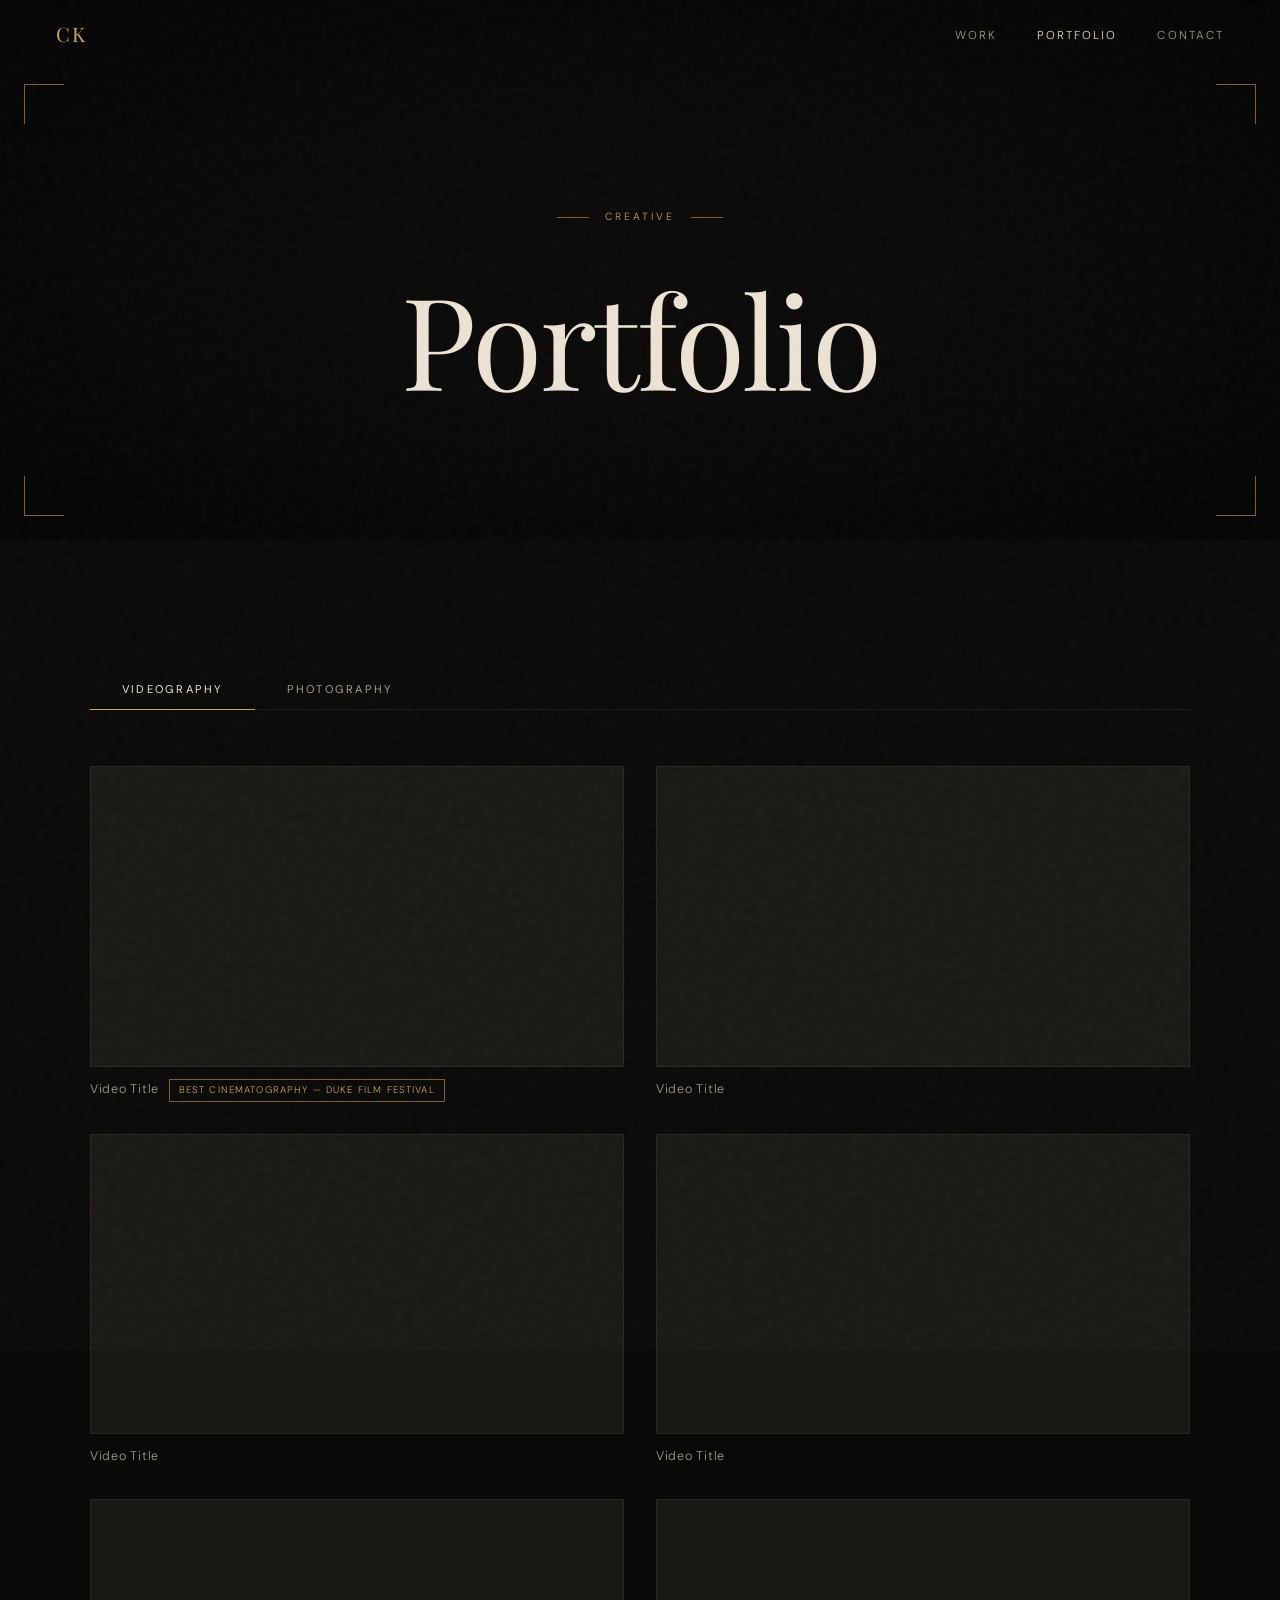
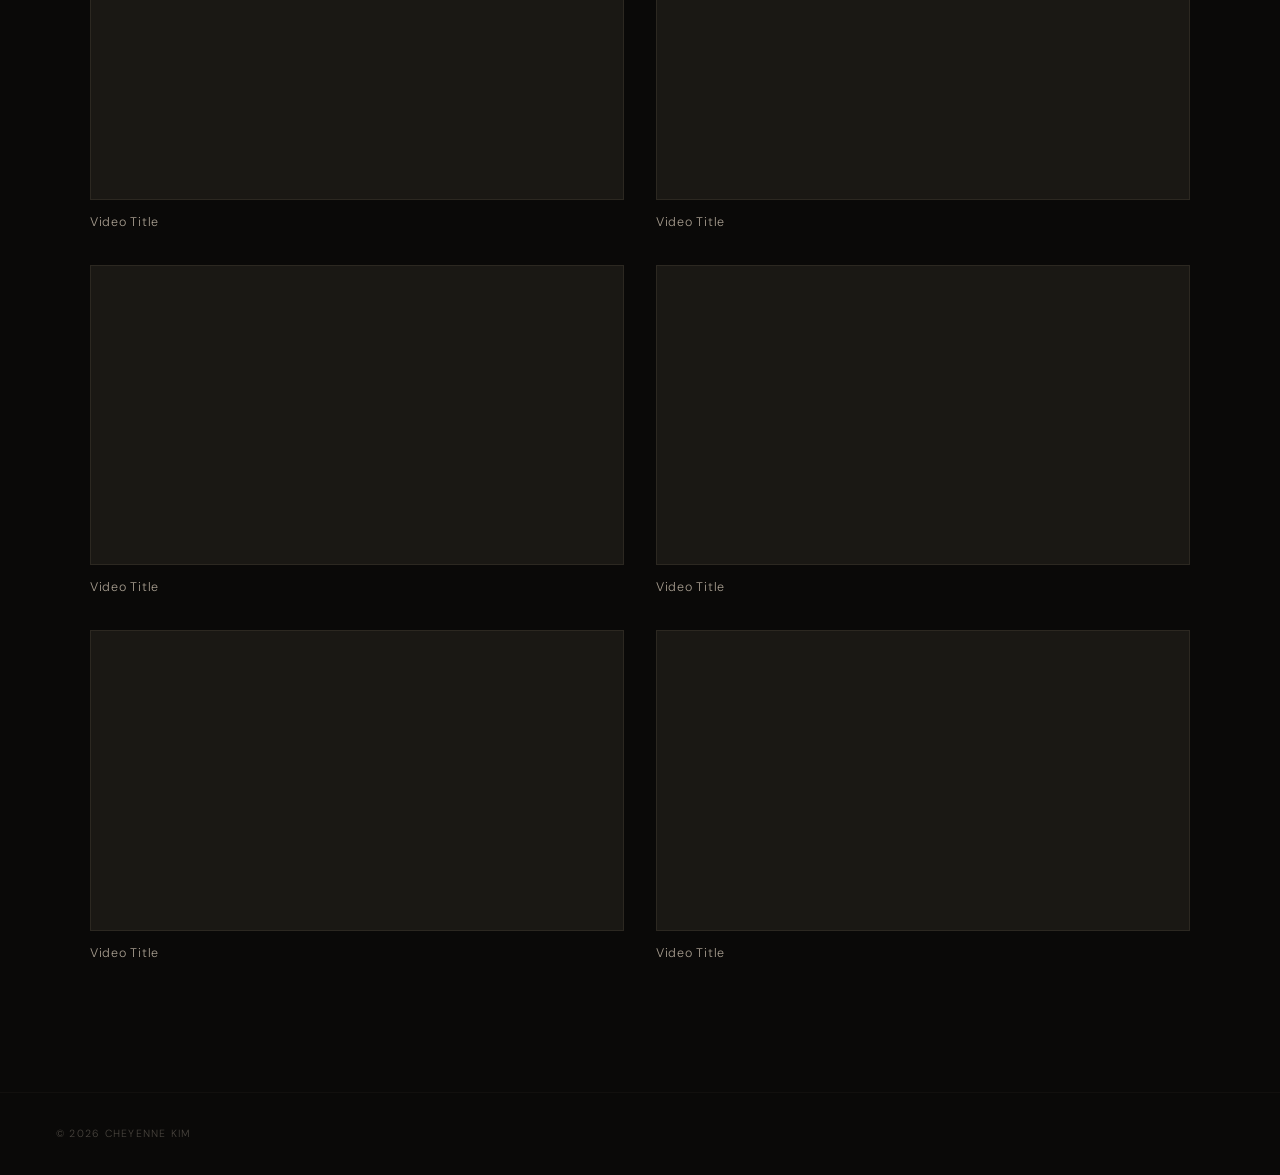
==== commit a77857f4: "Fix video visibility in tabs, update Instagram handle to cykimfilm" ====
--- a/portfolio.html
+++ b/portfolio.html
@@ -130,7 +130,7 @@
       <div class="tab-panel" id="tab-photo">
         <p class="photo-note">
           Browse the full collection on
-          <a href="https://www.instagram.com/cykfilm" target="_blank" rel="noopener">Instagram →</a>
+          <a href="https://www.instagram.com/cykimfilm" target="_blank" rel="noopener">Instagram →</a>
         </p>
         <div class="photo-grid">
 
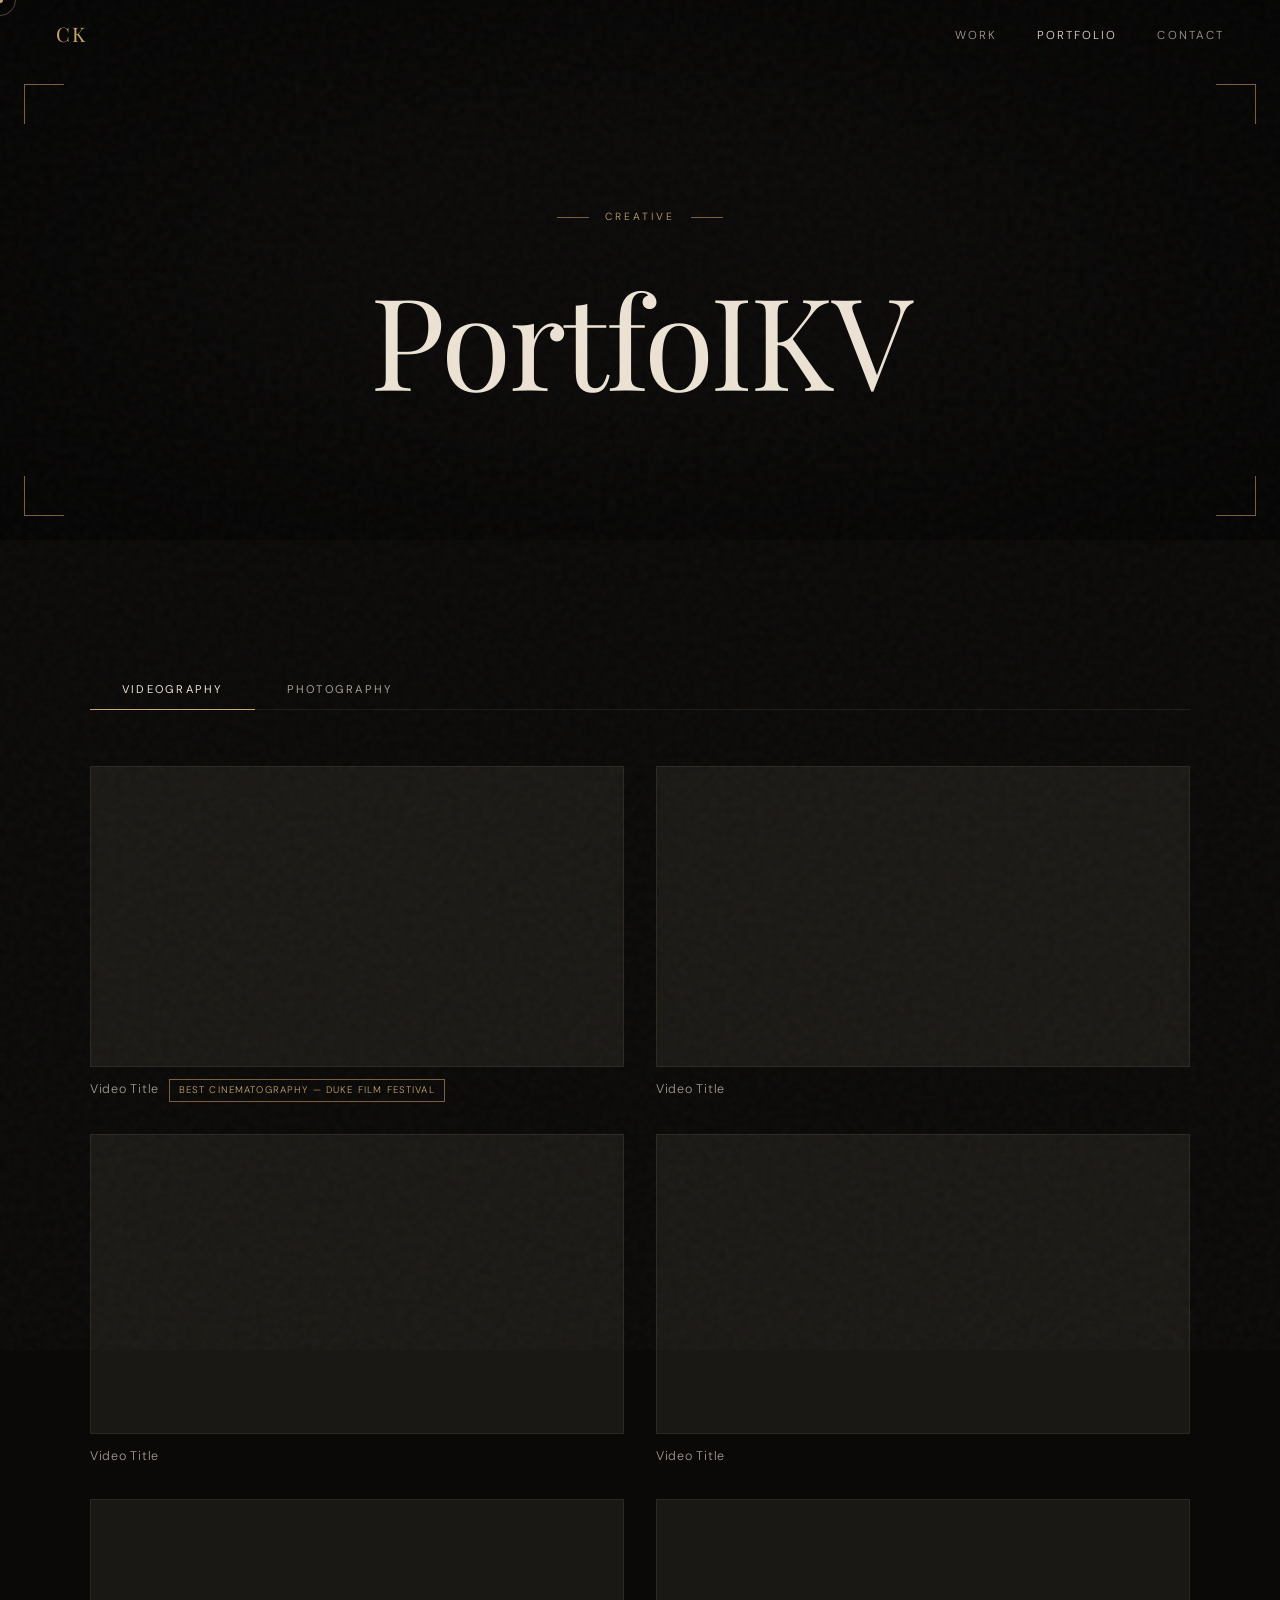
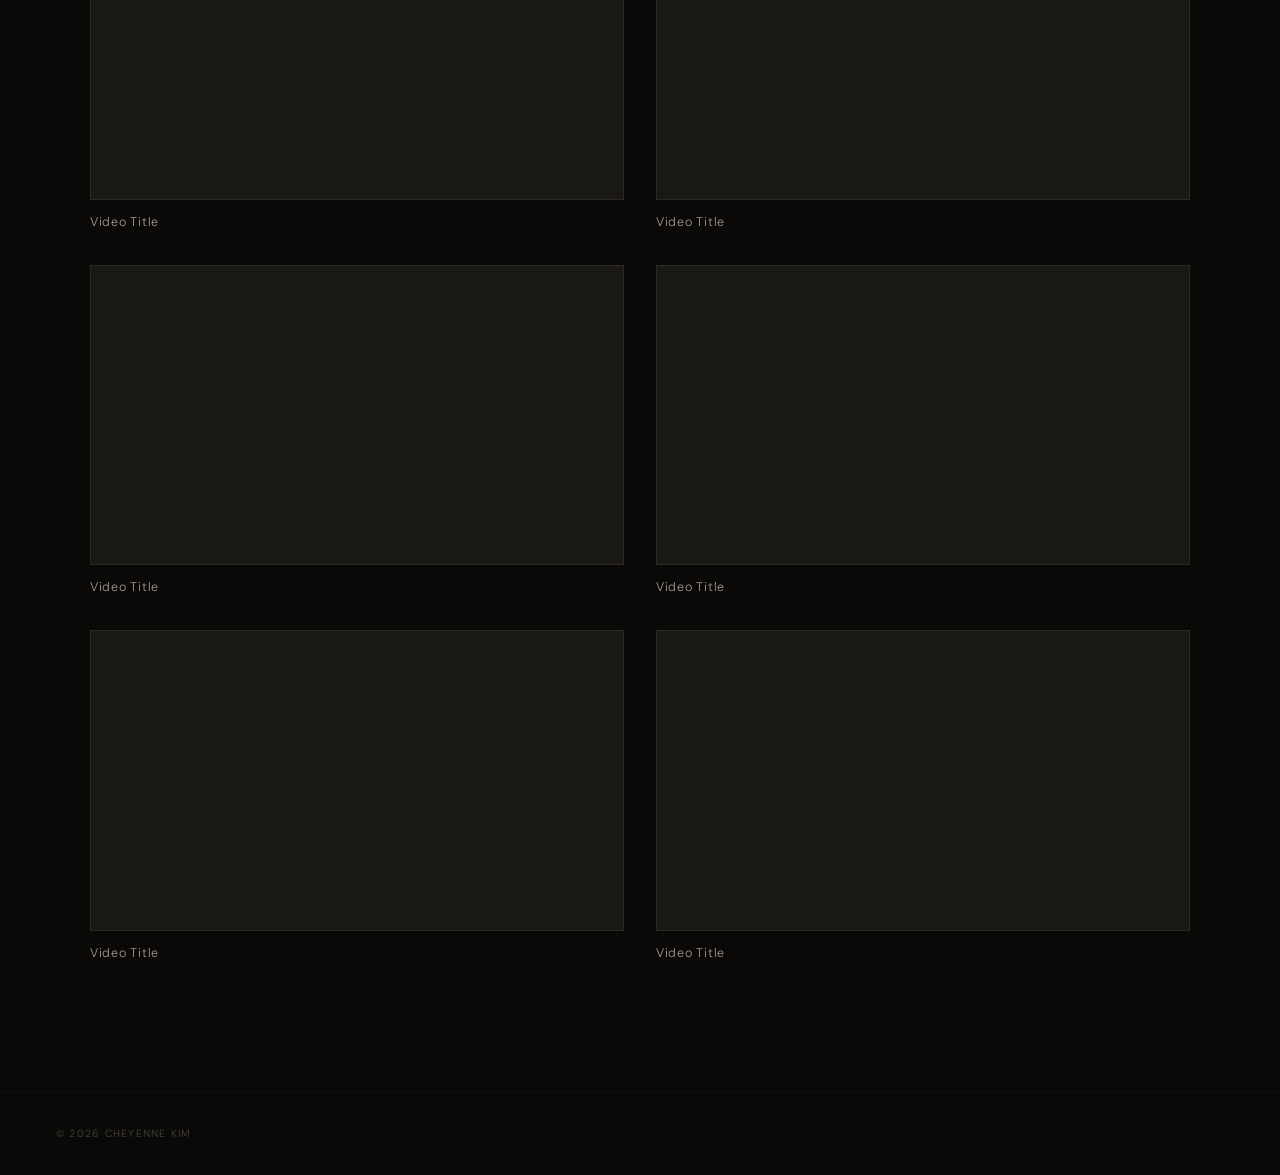
==== commit 97cc8b07: "Add loader, scramble text, marquee strip, cursor, company badges, SVG contact icons, stat counters" ====
--- a/portfolio.html
+++ b/portfolio.html
@@ -10,6 +10,16 @@
   <link rel="stylesheet" href="styles.css" />
 </head>
 <body>
+
+  <!-- Page loader -->
+  <div id="loader">
+    <span class="loader-logo">CK</span>
+    <div class="loader-bar"><div class="loader-bar-fill"></div></div>
+  </div>
+
+  <!-- Cursor -->
+  <div id="cursor"></div>
+  <div id="cursor-ring"></div>
 
   <div class="grain"></div>
 
@@ -29,7 +39,7 @@
     </div>
     <div class="page-header-content">
       <p class="hero-eyebrow">Creative</p>
-      <h1>Portfolio</h1>
+      <h1><span class="scramble" data-value="Portfolio">Portfolio</span></h1>
     </div>
   </header>
 
--- a/styles.css
+++ b/styles.css
@@ -63,6 +63,164 @@
 }
 
 /* ============================================================
+   PAGE LOADER
+   ============================================================ */
+#loader {
+  position: fixed;
+  inset: 0;
+  background: var(--bg);
+  z-index: 99999;
+  display: flex;
+  flex-direction: column;
+  align-items: center;
+  justify-content: center;
+  gap: 2rem;
+  transition: opacity 0.6s ease, visibility 0.6s ease;
+}
+
+#loader.hidden {
+  opacity: 0;
+  visibility: hidden;
+  pointer-events: none;
+}
+
+.loader-logo {
+  font-family: var(--font-serif);
+  font-size: 3rem;
+  letter-spacing: 0.15em;
+  color: var(--gold);
+}
+
+.loader-bar {
+  width: 120px;
+  height: 1px;
+  background: var(--border);
+  overflow: hidden;
+}
+
+.loader-bar-fill {
+  height: 100%;
+  width: 0%;
+  background: var(--gold);
+  animation: loader-progress 0.8s ease forwards;
+}
+
+@keyframes loader-progress {
+  to { width: 100%; }
+}
+
+/* ============================================================
+   CUSTOM CURSOR
+   ============================================================ */
+#cursor {
+  position: fixed;
+  width: 6px;
+  height: 6px;
+  background: var(--gold);
+  border-radius: 50%;
+  pointer-events: none;
+  z-index: 10000;
+  transform: translate(-50%, -50%);
+  transition: transform 0.05s;
+}
+
+#cursor-ring {
+  position: fixed;
+  width: 32px;
+  height: 32px;
+  border: 1px solid rgba(201, 166, 107, 0.4);
+  border-radius: 50%;
+  pointer-events: none;
+  z-index: 9999;
+  transform: translate(-50%, -50%);
+  transition: width 0.2s, height 0.2s, border-color 0.2s;
+}
+
+body.cursor-hover #cursor-ring {
+  width: 48px;
+  height: 48px;
+  border-color: rgba(201, 166, 107, 0.7);
+}
+
+@media (hover: none) {
+  #cursor, #cursor-ring { display: none; }
+}
+
+/* ============================================================
+   MARQUEE
+   ============================================================ */
+.marquee-strip {
+  width: 100%;
+  overflow: hidden;
+  border-top: 1px solid var(--border);
+  border-bottom: 1px solid var(--border);
+  padding: 0.9rem 0;
+  background: var(--bg-2);
+}
+
+.marquee-track {
+  display: flex;
+  gap: 2rem;
+  width: max-content;
+  animation: marquee 30s linear infinite;
+}
+
+.marquee-track span {
+  font-size: 0.65rem;
+  letter-spacing: 0.22em;
+  text-transform: uppercase;
+  color: var(--cream-dim);
+  white-space: nowrap;
+}
+
+.marquee-dot {
+  color: var(--gold) !important;
+}
+
+@keyframes marquee {
+  from { transform: translateX(0); }
+  to   { transform: translateX(-50%); }
+}
+
+/* ============================================================
+   COMPANY BADGES
+   ============================================================ */
+.company-badge {
+  display: inline-flex;
+  align-items: center;
+  justify-content: center;
+  width: 28px;
+  height: 20px;
+  font-size: 0.55rem;
+  letter-spacing: 0.06em;
+  font-weight: 500;
+  background: var(--bg-3);
+  border: 1px solid var(--gold-dim);
+  color: var(--gold);
+  margin-right: 0.6rem;
+  font-family: var(--font-sans);
+}
+
+/* ============================================================
+   CONTACT SVG ICONS
+   ============================================================ */
+.contact-links a {
+  display: flex;
+  align-items: center;
+  gap: 0.6rem;
+}
+
+.contact-links svg {
+  width: 14px;
+  height: 14px;
+  flex-shrink: 0;
+  opacity: 0.7;
+  transition: opacity 0.2s;
+}
+
+.contact-links a:hover svg { opacity: 1; }
+
+/* ============================================================
    NAVIGATION
    ============================================================ */
 #nav {
@@ -902,15 +1060,15 @@
 }
 
 /* ============================================================
-   CINEMATIC REVEAL ANIMATION
+   REVEAL ANIMATION
    ============================================================ */
 .fade-in {
   opacity: 0;
-  clip-path: inset(0 0 100% 0);
-  transition: opacity 0.8s ease, clip-path 0.8s cubic-bezier(0.16, 1, 0.3, 1);
+  transform: translateY(20px);
+  transition: opacity 0.7s ease, transform 0.7s ease;
 }
 
 .fade-in.visible {
   opacity: 1;
-  clip-path: inset(0 0 0% 0);
-}
+  transform: none;
+}
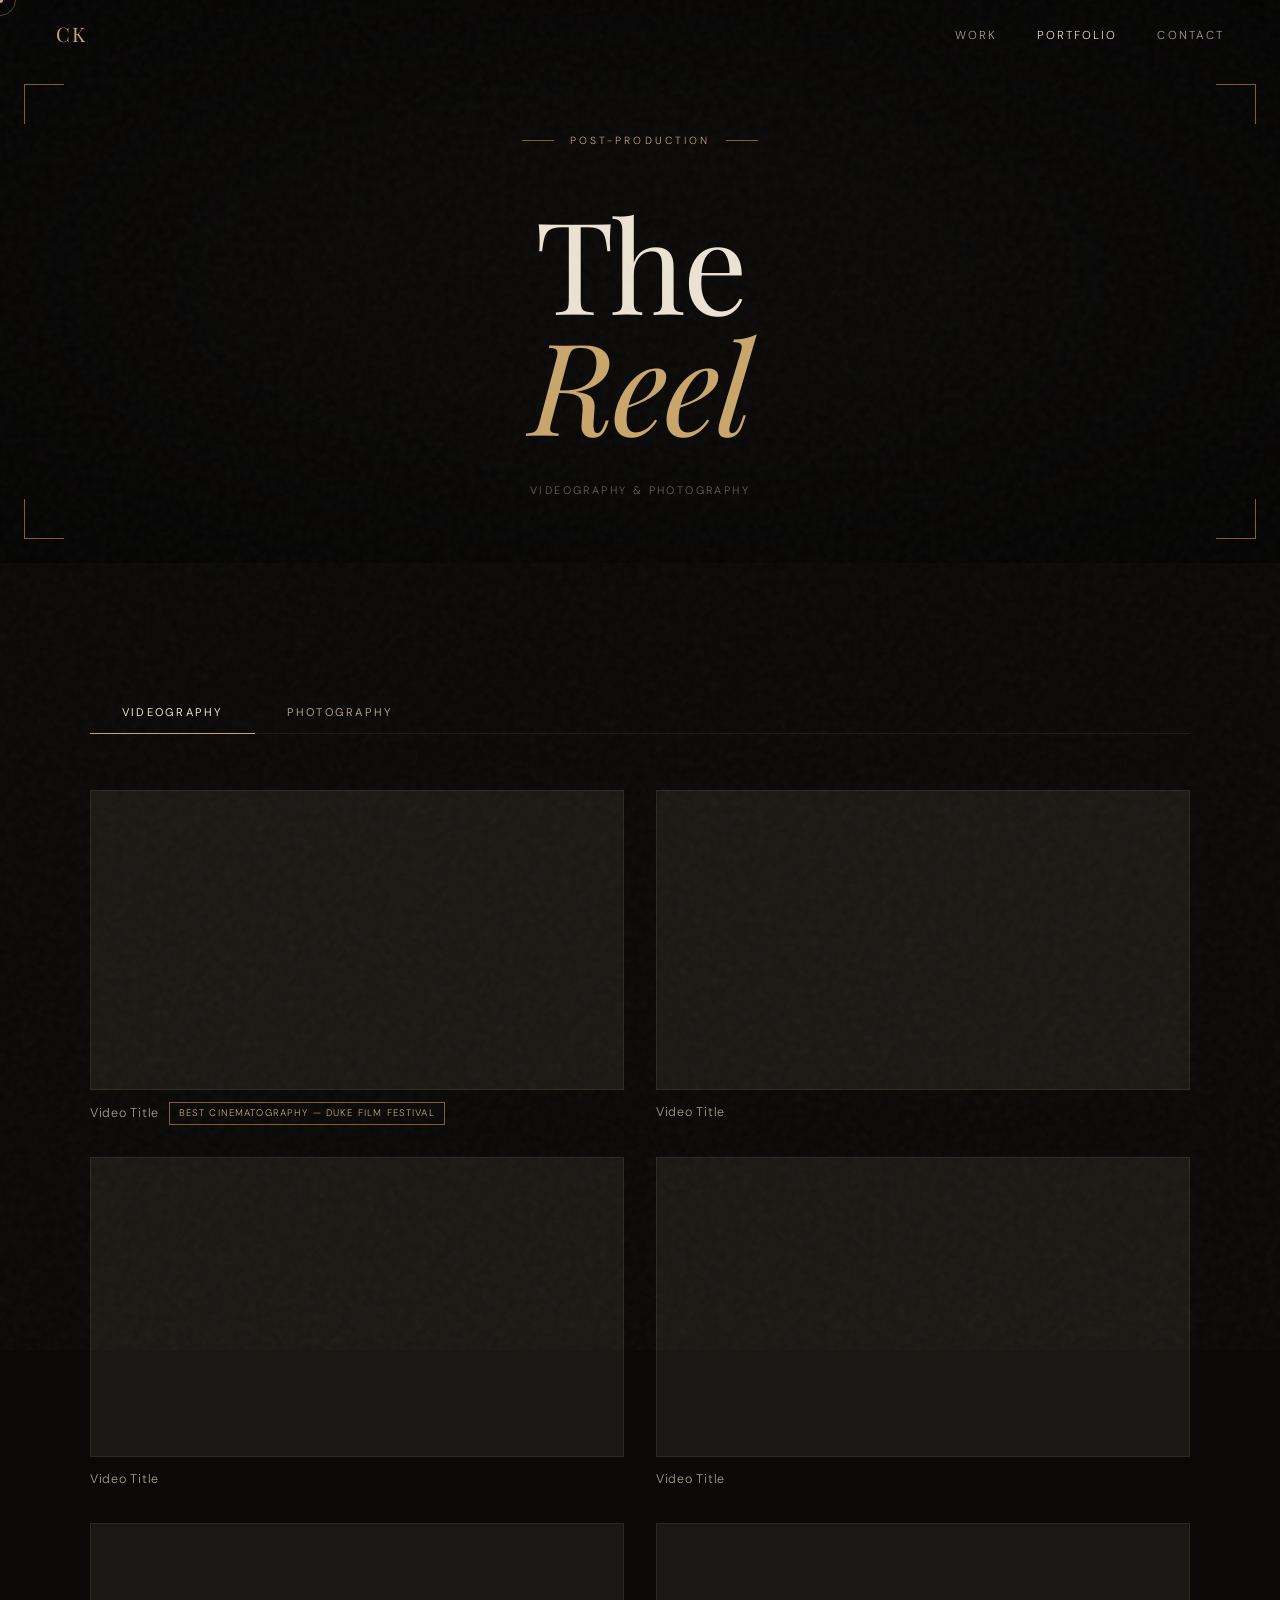
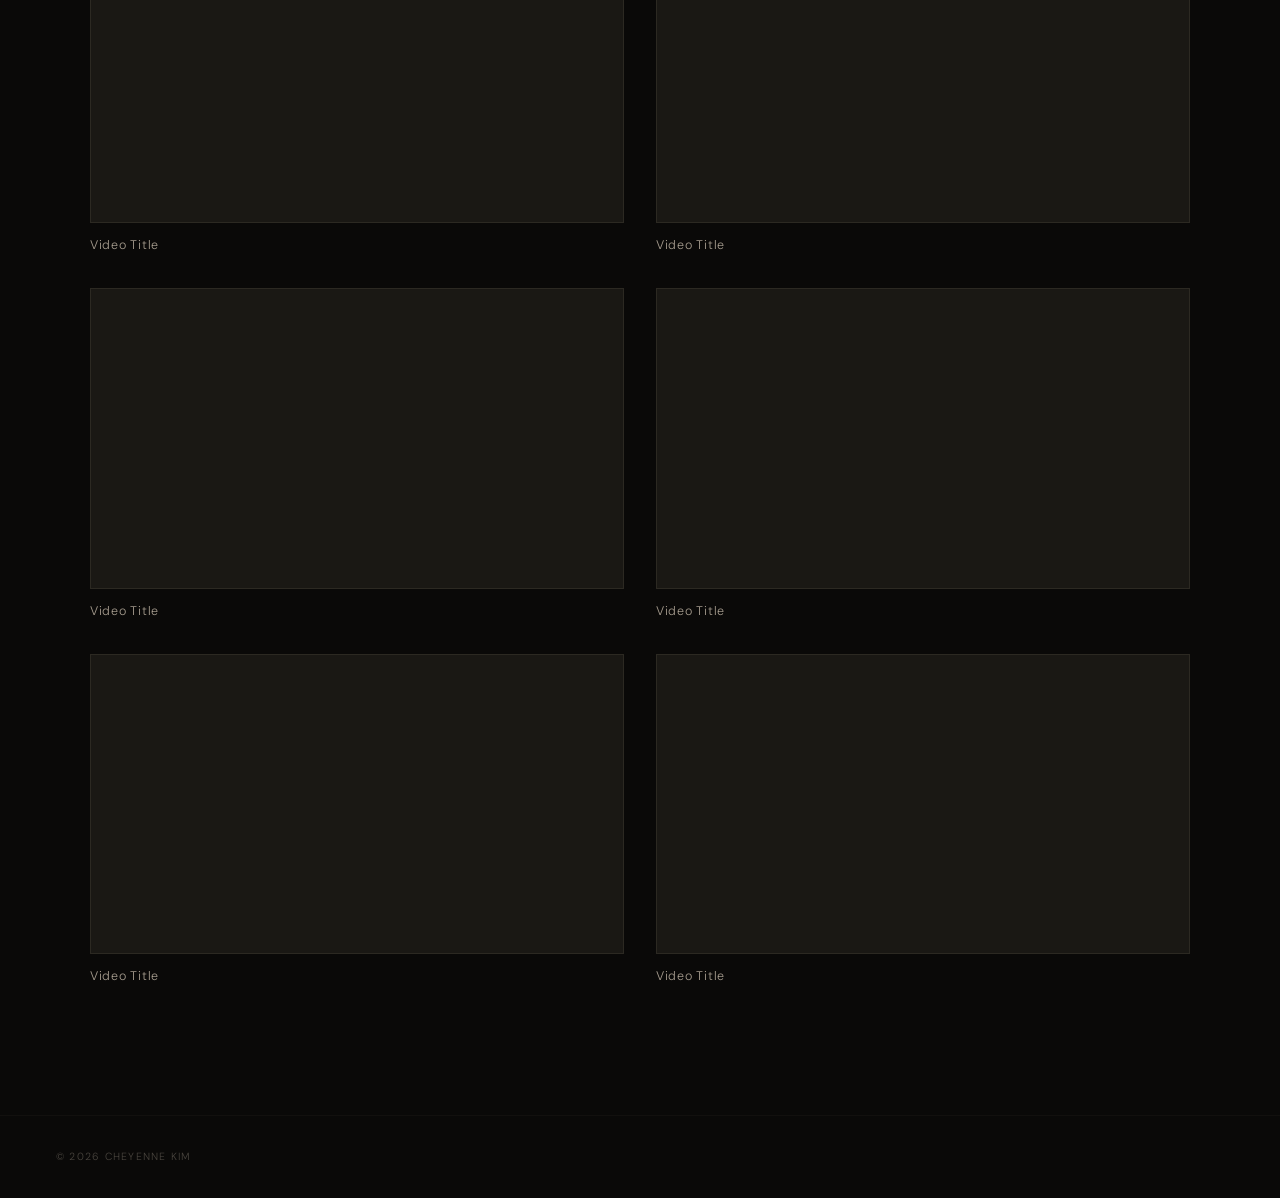
==== commit cd40ec51: "Film-themed site: stage labels, education highlights, Masters/University of Pennsylvania, film proce" ====
--- a/portfolio.html
+++ b/portfolio.html
@@ -38,8 +38,9 @@
       <span></span><span></span><span></span><span></span>
     </div>
     <div class="page-header-content">
-      <p class="hero-eyebrow">Creative</p>
-      <h1><span class="scramble" data-value="Portfolio">Portfolio</span></h1>
+      <p class="hero-eyebrow">Post-Production</p>
+      <h1><span class="scramble" data-value="The">The</span><em><span class="scramble" data-value="Reel">Reel</span></em></h1>
+      <p class="page-header-sub">Videography &amp; Photography</p>
     </div>
   </header>
 
--- a/styles.css
+++ b/styles.css
@@ -355,7 +355,7 @@
 
 #hero h1 {
   font-family: var(--font-serif);
-  font-size: clamp(5rem, 15vw, 13rem);
+  font-size: clamp(3.5rem, 10vw, 8.5rem);
   line-height: 0.92;
   font-weight: 400;
   letter-spacing: -0.02em;
@@ -365,6 +365,15 @@
   font-style: italic;
   color: var(--gold);
   display: block;
+}
+
+.hero-film-credit {
+  font-size: 0.6rem;
+  letter-spacing: 0.35em;
+  text-transform: uppercase;
+  color: var(--cream-dim);
+  margin-bottom: 0.75rem;
+  opacity: 0.6;
 }
 
 .hero-credit {
@@ -387,6 +396,46 @@
   background: var(--border);
 }
 
+.hero-tagline {
+  margin-top: 2rem;
+  font-family: var(--font-serif);
+  font-style: italic;
+  font-size: clamp(0.95rem, 1.8vw, 1.2rem);
+  color: var(--cream-dim);
+  max-width: 560px;
+  line-height: 1.7;
+}
+
+.hero-highlights {
+  margin-top: 2.5rem;
+  display: flex;
+  flex-wrap: wrap;
+  justify-content: center;
+  gap: 0.6rem;
+}
+
+.hero-highlights span {
+  font-size: 0.62rem;
+  letter-spacing: 0.14em;
+  text-transform: uppercase;
+  color: var(--gold);
+  border: 1px solid var(--gold-dim);
+  padding: 0.3rem 0.9rem;
+  opacity: 0;
+  animation: highlight-fade 0.4s ease forwards;
+}
+
+.hero-highlights span:nth-child(1) { animation-delay: 1.4s; }
+.hero-highlights span:nth-child(2) { animation-delay: 1.6s; }
+.hero-highlights span:nth-child(3) { animation-delay: 1.8s; }
+.hero-highlights span:nth-child(4) { animation-delay: 2.0s; }
+.hero-highlights span:nth-child(5) { animation-delay: 2.2s; }
+
+@keyframes highlight-fade {
+  from { opacity: 0; transform: translateY(6px); }
+  to   { opacity: 1; transform: none; }
+}
+
 .scroll-hint {
   position: absolute;
   bottom: 2.5rem;
@@ -460,6 +509,15 @@
   display: block;
 }
 
+.page-header-sub {
+  font-size: 0.68rem;
+  letter-spacing: 0.22em;
+  text-transform: uppercase;
+  color: var(--cream-dim);
+  opacity: 0.6;
+  margin-top: 1rem;
+}
+
 /* ============================================================
    SHARED LAYOUT
    ============================================================ */
@@ -478,6 +536,20 @@
   padding-bottom: 1.5rem;
   border-bottom: 1px solid var(--border);
   overflow: hidden;
+  display: flex;
+  align-items: baseline;
+  gap: 1rem;
+}
+
+.section-stage {
+  font-size: 0.62rem;
+  letter-spacing: 0.18em;
+  text-transform: uppercase;
+  color: var(--cream-dim);
+  opacity: 0.6;
+  align-self: flex-end;
+  margin-left: auto;
+  padding-bottom: 0.2rem;
 }
 
 .section-header h2 {
@@ -568,39 +640,204 @@
   line-height: 1.5;
 }
 
-.about-layout {
+.about-panels {
   display: grid;
-  grid-template-columns: 1fr 260px;
-  gap: 5rem;
-  align-items: start;
-}
-
-.about-text p {
-  font-size: 0.95rem;
-  color: var(--cream-dim);
-  max-width: 560px;
-  margin-bottom: 1.25rem;
-  line-height: 1.9;
-}
-
-.about-text p:last-child { margin-bottom: 0; }
-
-.about-meta {
+  grid-template-columns: 1fr 1fr;
+  gap: 1px;
+  background: var(--border);
+  border: 1px solid var(--border);
+  margin-bottom: 1px;
+}
+
+.about-panel {
+  background: var(--bg-2);
+  padding: 3rem;
   display: flex;
   flex-direction: column;
+  gap: 1.25rem;
+  transition: background 0.3s;
+}
+
+.about-panel:hover { background: var(--bg-3); }
+
+.about-panel-label {
+  font-size: 0.62rem;
+  letter-spacing: 0.22em;
+  text-transform: uppercase;
+  color: var(--gold);
+}
+
+.about-panel-heading {
+  font-family: var(--font-serif);
+  font-size: clamp(1.3rem, 2.5vw, 1.9rem);
+  font-weight: 400;
+  line-height: 1.2;
+}
+
+.about-panel-body {
+  font-size: 0.88rem;
+  color: var(--cream-dim);
+  line-height: 1.85;
+  flex: 1;
+}
+
+.about-panel-tags {
+  display: flex;
+  flex-wrap: wrap;
+  gap: 0.45rem;
+  margin-top: 0.5rem;
+}
+
+.about-panel-tags span {
+  font-size: 0.62rem;
+  letter-spacing: 0.1em;
+  text-transform: uppercase;
+  padding: 0.25rem 0.7rem;
+  border: 1px solid var(--border);
+  color: var(--cream-dim);
+  transition: border-color 0.2s, color 0.2s;
+}
+
+.about-panel:hover .about-panel-tags span {
+  border-color: var(--gold-dim);
+  color: var(--cream);
+}
+
+/* Education block */
+.about-education {
+  border: 1px solid var(--border);
+  border-top: none;
+  padding: 2.5rem 3rem;
+  background: var(--bg-3);
+  margin-bottom: 1px;
+}
+
+.about-education > .about-panel-label {
+  margin-bottom: 1.5rem;
+}
+
+.edu-items {
+  display: flex;
   gap: 0;
+}
+
+.edu-item {
+  display: flex;
+  gap: 2rem;
+  flex: 1;
+  align-items: flex-start;
+}
+
+.edu-divider {
+  width: 1px;
+  background: var(--border);
+  margin: 0 3rem;
+  align-self: stretch;
+}
+
+.edu-years {
+  font-size: 0.68rem;
+  letter-spacing: 0.1em;
+  color: var(--gold);
+  white-space: nowrap;
+  padding-top: 0.2rem;
+}
+
+.edu-school {
+  font-family: var(--font-serif);
+  font-size: 1.2rem;
+  font-weight: 400;
+  color: var(--cream);
+  margin-bottom: 0.3rem;
+}
+
+.edu-degree {
+  font-size: 0.82rem;
+  color: var(--cream-dim);
+  margin-bottom: 0.2rem;
+}
+
+.edu-sub {
+  font-size: 0.68rem;
+  letter-spacing: 0.08em;
+  text-transform: uppercase;
+  color: var(--cream-dim);
+  opacity: 0.5;
+}
+
+.work-education {
+  display: flex;
+  align-items: center;
   border: 1px solid var(--border);
+  margin-bottom: 4rem;
+  background: var(--bg-3);
+}
+
+.work-edu-item {
+  flex: 1;
+  padding: 1.75rem 2rem;
+  display: flex;
+  flex-direction: column;
+  gap: 0.3rem;
+}
+
+.work-edu-divider {
+  width: 1px;
+  align-self: stretch;
+  background: var(--border);
+}
+
+.work-edu-label {
+  font-size: 0.58rem;
+  letter-spacing: 0.2em;
+  text-transform: uppercase;
+  color: var(--gold);
+}
+
+.work-edu-school {
+  font-family: var(--font-serif);
+  font-size: 1.1rem;
+  color: var(--cream);
+}
+
+.work-edu-degree {
+  font-size: 0.75rem;
+  color: var(--cream-dim);
+  line-height: 1.5;
+}
+
+.overview-card-stage {
+  font-size: 0.58rem;
+  letter-spacing: 0.2em;
+  text-transform: uppercase;
+  color: var(--cream-dim);
+  opacity: 0.5;
+  margin-bottom: -0.25rem;
+}
+
+@media (max-width: 700px) {
+  .edu-items { flex-direction: column; }
+  .edu-divider { width: 100%; height: 1px; margin: 1.5rem 0; }
+  .work-education { flex-direction: column; }
+  .work-edu-divider { width: 100%; height: 1px; }
+}
+
+.about-meta-row {
+  display: grid;
+  grid-template-columns: repeat(3, 1fr);
+  border: 1px solid var(--border);
+  border-top: none;
 }
 
 .about-meta-item {
   display: flex;
   flex-direction: column;
   gap: 0.4rem;
-  padding: 1.25rem 1.5rem;
-  border-bottom: 1px solid var(--border);
-}
-
-.about-meta-item:last-child { border-bottom: none; }
+  padding: 1.5rem;
+  border-right: 1px solid var(--border);
+}
+
+.about-meta-item:last-child { border-right: none; }
 
 .about-meta-label {
   font-size: 0.6rem;
@@ -613,6 +850,13 @@
   font-size: 0.82rem;
   color: var(--cream-dim);
   line-height: 1.6;
+}
+
+@media (max-width: 700px) {
+  .about-panels { grid-template-columns: 1fr; }
+  .about-meta-row { grid-template-columns: 1fr; }
+  .about-meta-item { border-right: none; border-bottom: 1px solid var(--border); }
+  .about-meta-item:last-child { border-bottom: none; }
 }
 
 /* ============================================================
@@ -716,16 +960,15 @@
   display: grid;
   grid-template-columns: 200px 1fr;
   gap: 2.5rem;
-  padding: 3rem 0;
+  padding: 3rem 0 3rem 2rem;
   border-bottom: 1px solid var(--border);
   position: relative;
-  transition: padding-left 0.3s;
 }
 
 .timeline-item::before {
   content: '';
   position: absolute;
-  left: -var(--gutter);
+  left: 0;
   top: 0; bottom: 0;
   width: 2px;
   background: var(--gold);
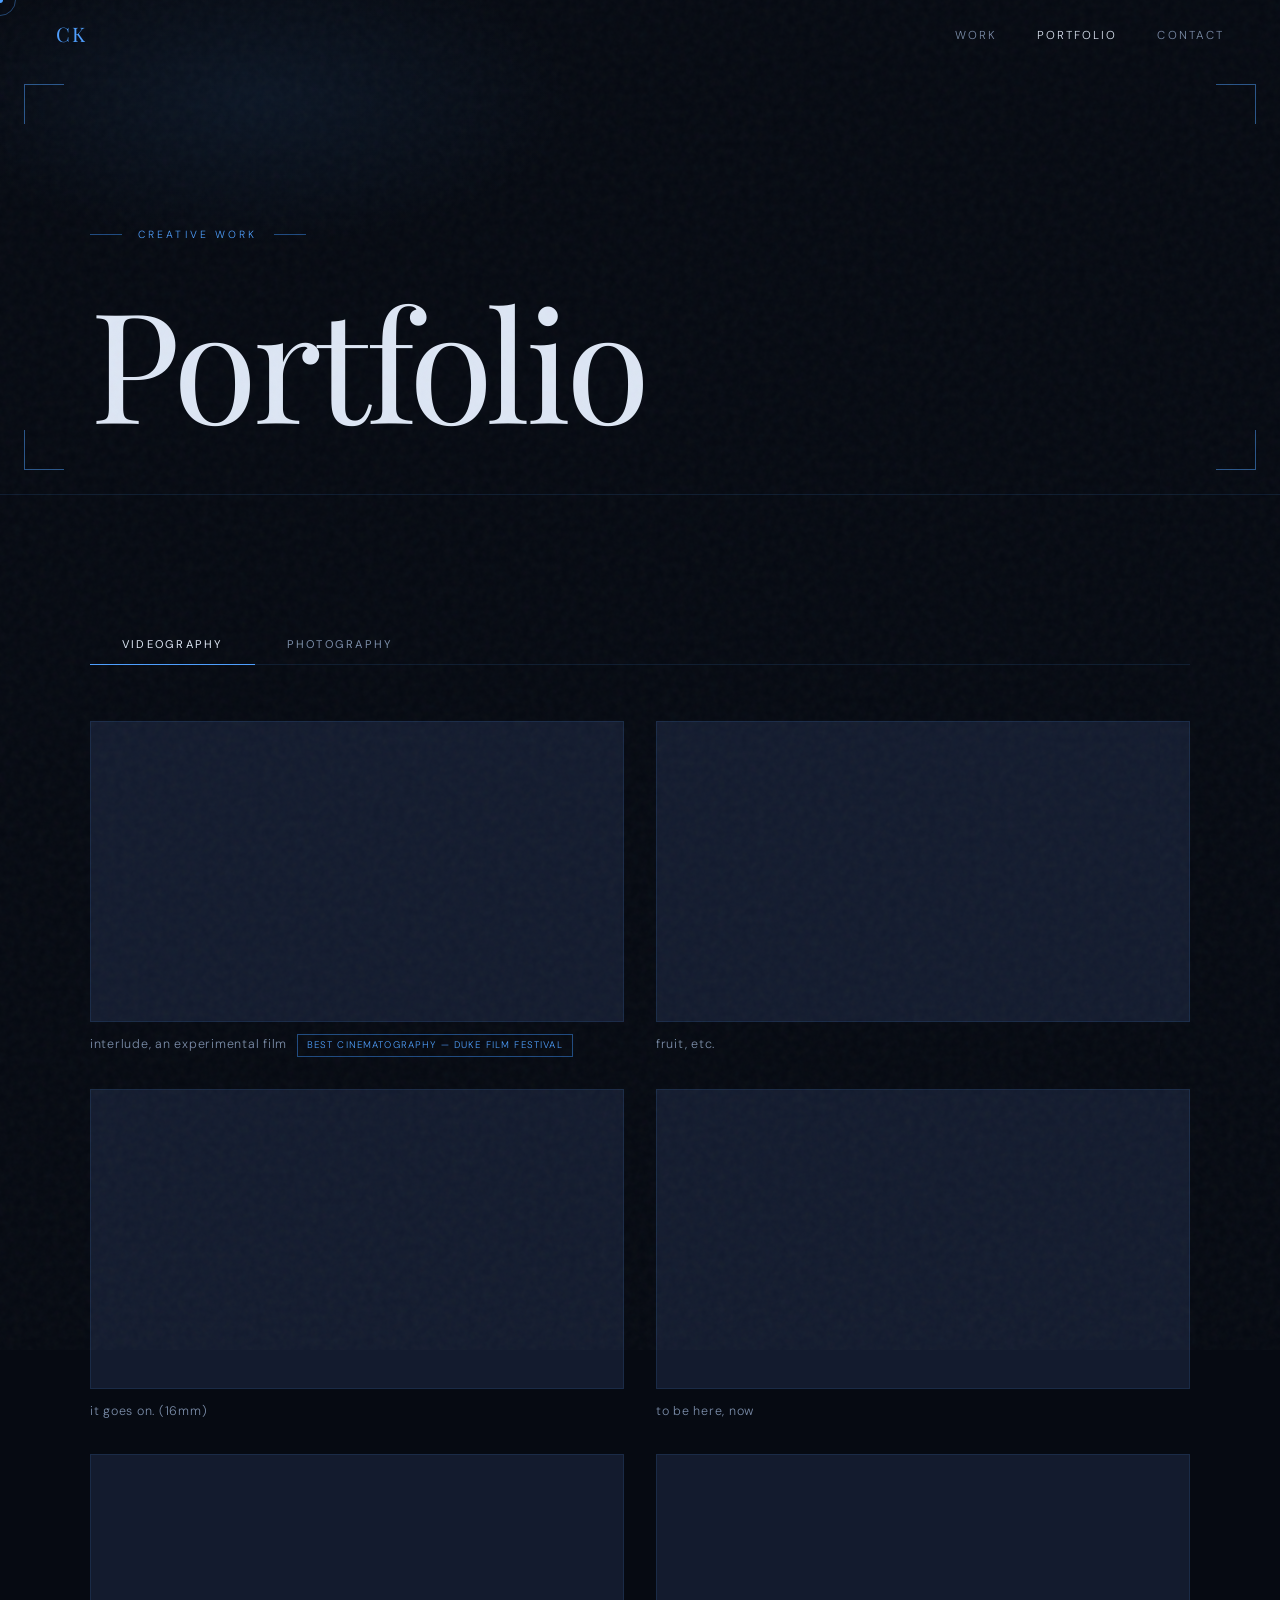
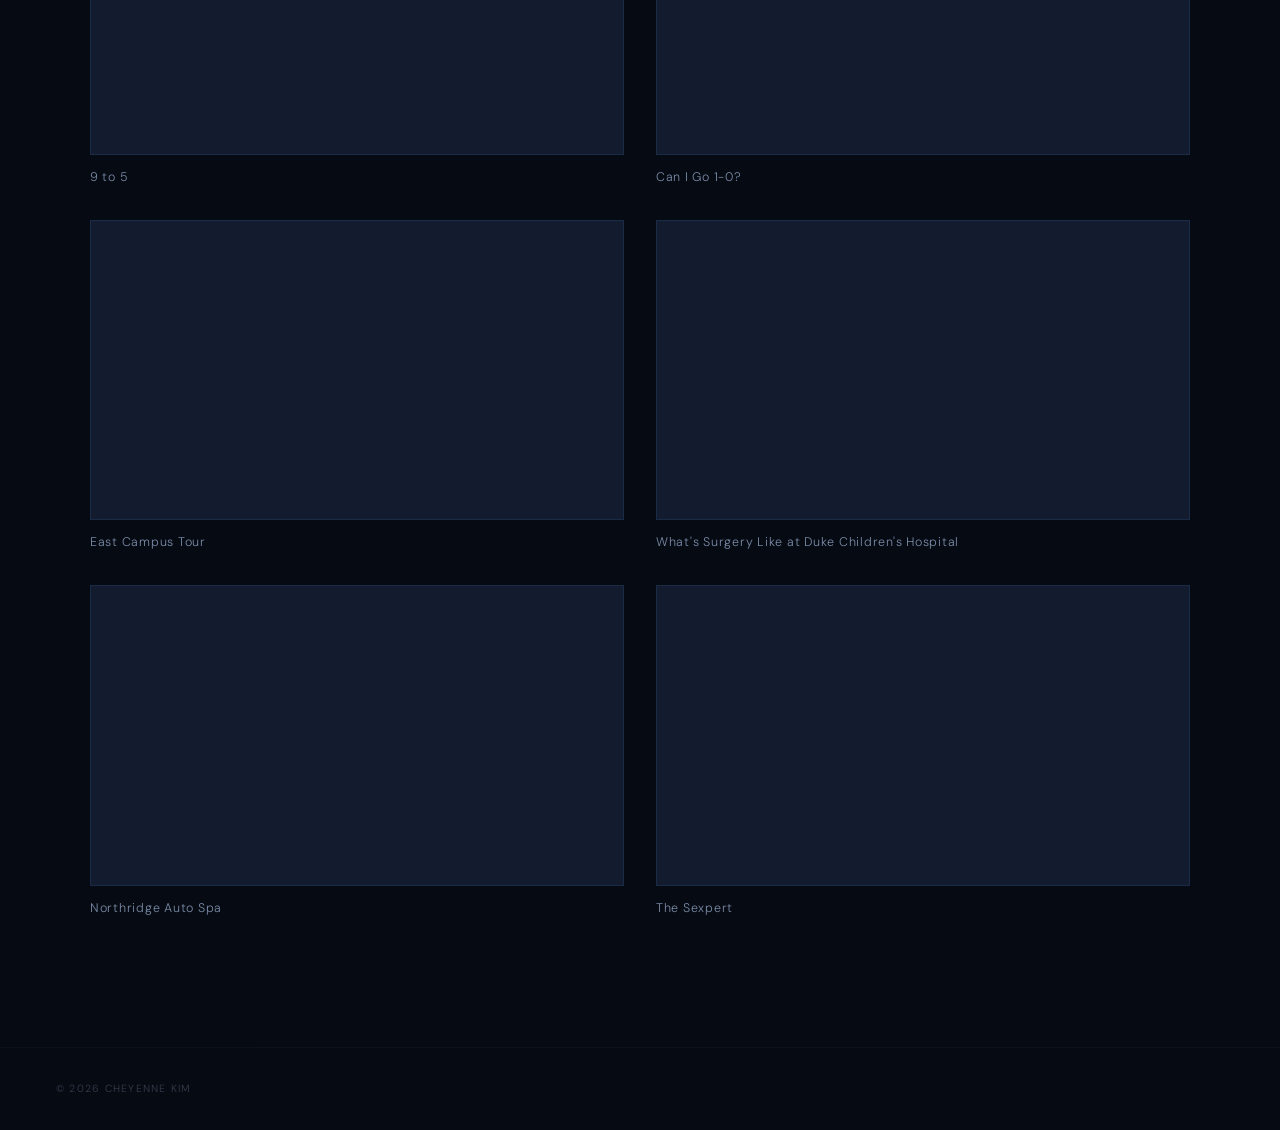
==== commit 2858dc52: "Add photo gallery collections, bold redesign, and video titles - Photo collections grid with lightbo" ====
--- a/portfolio.html
+++ b/portfolio.html
@@ -38,9 +38,8 @@
       <span></span><span></span><span></span><span></span>
     </div>
     <div class="page-header-content">
-      <p class="hero-eyebrow">Post-Production</p>
-      <h1><span class="scramble" data-value="The">The</span><em><span class="scramble" data-value="Reel">Reel</span></em></h1>
-      <p class="page-header-sub">Videography &amp; Photography</p>
+      <p class="hero-eyebrow">Creative Work</p>
+      <h1><span class="scramble" data-value="Portfolio">Portfolio</span></h1>
     </div>
   </header>
 
@@ -64,70 +63,70 @@
             <div class="video-wrap">
               <iframe src="https://www.youtube.com/embed/07CrqYUhn84" title="Video" frameborder="0" allow="accelerometer; autoplay; clipboard-write; encrypted-media; gyroscope; picture-in-picture" allowfullscreen></iframe>
             </div>
-            <p class="video-title">Video Title <span class="video-award">Best Cinematography — Duke Film Festival</span></p>
+            <p class="video-title">interlude, an experimental film <span class="video-award">Best Cinematography — Duke Film Festival</span></p>
           </div>
 
           <div class="video-item">
             <div class="video-wrap">
               <iframe src="https://www.youtube.com/embed/ngNk-hBwsmc" title="Video" frameborder="0" allow="accelerometer; autoplay; clipboard-write; encrypted-media; gyroscope; picture-in-picture" allowfullscreen></iframe>
             </div>
-            <p class="video-title">Video Title</p>
+            <p class="video-title">fruit, etc.</p>
           </div>
 
           <div class="video-item">
             <div class="video-wrap">
               <iframe src="https://www.youtube.com/embed/ybXO7-4nJBI" title="Video" frameborder="0" allow="accelerometer; autoplay; clipboard-write; encrypted-media; gyroscope; picture-in-picture" allowfullscreen></iframe>
             </div>
-            <p class="video-title">Video Title</p>
+            <p class="video-title">it goes on. (16mm)</p>
           </div>
 
           <div class="video-item">
             <div class="video-wrap">
               <iframe src="https://www.youtube.com/embed/gjnXVUcVzZY" title="Video" frameborder="0" allow="accelerometer; autoplay; clipboard-write; encrypted-media; gyroscope; picture-in-picture" allowfullscreen></iframe>
             </div>
-            <p class="video-title">Video Title</p>
+            <p class="video-title">to be here, now</p>
           </div>
 
           <div class="video-item">
             <div class="video-wrap">
               <iframe src="https://www.youtube.com/embed/guutkqYjLNw" title="Video" frameborder="0" allow="accelerometer; autoplay; clipboard-write; encrypted-media; gyroscope; picture-in-picture" allowfullscreen></iframe>
             </div>
-            <p class="video-title">Video Title</p>
+            <p class="video-title">9 to 5</p>
           </div>
 
           <div class="video-item">
             <div class="video-wrap">
               <iframe src="https://www.youtube.com/embed/ERblYvdubqE" title="Video" frameborder="0" allow="accelerometer; autoplay; clipboard-write; encrypted-media; gyroscope; picture-in-picture" allowfullscreen></iframe>
             </div>
-            <p class="video-title">Video Title</p>
+            <p class="video-title">Can I Go 1-0?</p>
           </div>
 
           <div class="video-item">
             <div class="video-wrap">
               <iframe src="https://www.youtube.com/embed/7ZLoJ5LNM68" title="Video" frameborder="0" allow="accelerometer; autoplay; clipboard-write; encrypted-media; gyroscope; picture-in-picture" allowfullscreen></iframe>
             </div>
-            <p class="video-title">Video Title</p>
+            <p class="video-title">East Campus Tour</p>
           </div>
 
           <div class="video-item">
             <div class="video-wrap">
               <iframe src="https://www.youtube.com/embed/mxG2AcK1g0o" title="Video" frameborder="0" allow="accelerometer; autoplay; clipboard-write; encrypted-media; gyroscope; picture-in-picture" allowfullscreen></iframe>
             </div>
-            <p class="video-title">Video Title</p>
+            <p class="video-title">What's Surgery Like at Duke Children's Hospital</p>
           </div>
 
           <div class="video-item">
             <div class="video-wrap">
               <iframe src="https://www.youtube.com/embed/wzByWOKEczM" title="Video" frameborder="0" allow="accelerometer; autoplay; clipboard-write; encrypted-media; gyroscope; picture-in-picture" allowfullscreen></iframe>
             </div>
-            <p class="video-title">Video Title</p>
+            <p class="video-title">Northridge Auto Spa</p>
           </div>
 
           <div class="video-item">
             <div class="video-wrap">
               <iframe src="https://www.youtube.com/embed/G8I6JP6JH30" title="Video" frameborder="0" allow="accelerometer; autoplay; clipboard-write; encrypted-media; gyroscope; picture-in-picture" allowfullscreen></iframe>
             </div>
-            <p class="video-title">Video Title</p>
+            <p class="video-title">The Sexpert</p>
           </div>
 
         </div>
@@ -139,41 +138,7 @@
            then set src="photos/filename.jpg". Each <a href=""> can link
            to the specific Instagram post. Copy a whole block to add more. -->
       <div class="tab-panel" id="tab-photo">
-        <p class="photo-note">
-          Browse the full collection on
-          <a href="https://www.instagram.com/cykimfilm" target="_blank" rel="noopener">Instagram →</a>
-        </p>
-        <div class="photo-grid">
-
-          <a class="photo-item" href="https://www.instagram.com/p/POST_ID_1" target="_blank" rel="noopener">
-            <img src="https://placehold.co/600x600/1a1a1a/c9a66b?text=Photo+1" alt="Photo description" loading="lazy" />
-          </a>
-          <a class="photo-item" href="https://www.instagram.com/p/POST_ID_2" target="_blank" rel="noopener">
-            <img src="https://placehold.co/600x600/1a1a1a/c9a66b?text=Photo+2" alt="Photo description" loading="lazy" />
-          </a>
-          <a class="photo-item" href="https://www.instagram.com/p/POST_ID_3" target="_blank" rel="noopener">
-            <img src="https://placehold.co/600x600/1a1a1a/c9a66b?text=Photo+3" alt="Photo description" loading="lazy" />
-          </a>
-          <a class="photo-item" href="https://www.instagram.com/p/POST_ID_4" target="_blank" rel="noopener">
-            <img src="https://placehold.co/600x600/1a1a1a/c9a66b?text=Photo+4" alt="Photo description" loading="lazy" />
-          </a>
-          <a class="photo-item" href="https://www.instagram.com/p/POST_ID_5" target="_blank" rel="noopener">
-            <img src="https://placehold.co/600x600/1a1a1a/c9a66b?text=Photo+5" alt="Photo description" loading="lazy" />
-          </a>
-          <a class="photo-item" href="https://www.instagram.com/p/POST_ID_6" target="_blank" rel="noopener">
-            <img src="https://placehold.co/600x600/1a1a1a/c9a66b?text=Photo+6" alt="Photo description" loading="lazy" />
-          </a>
-          <a class="photo-item" href="https://www.instagram.com/p/POST_ID_7" target="_blank" rel="noopener">
-            <img src="https://placehold.co/600x600/1a1a1a/c9a66b?text=Photo+7" alt="Photo description" loading="lazy" />
-          </a>
-          <a class="photo-item" href="https://www.instagram.com/p/POST_ID_8" target="_blank" rel="noopener">
-            <img src="https://placehold.co/600x600/1a1a1a/c9a66b?text=Photo+8" alt="Photo description" loading="lazy" />
-          </a>
-          <a class="photo-item" href="https://www.instagram.com/p/POST_ID_9" target="_blank" rel="noopener">
-            <img src="https://placehold.co/600x600/1a1a1a/c9a66b?text=Photo+9" alt="Photo description" loading="lazy" />
-          </a>
-
-        </div>
+        <div id="collections-grid" class="collections-grid"></div>
       </div>
 
     </div>
@@ -183,6 +148,21 @@
     <p>© 2026 Cheyenne Kim</p>
   </footer>
 
+  <!-- Gallery lightbox -->
+  <div id="gallery-modal" class="gallery-modal" role="dialog" aria-modal="true">
+    <div class="gallery-backdrop"></div>
+    <button id="gallery-close" class="gallery-close" aria-label="Close">&#x2715;</button>
+    <button id="gallery-prev" class="gallery-prev" aria-label="Previous">&#x2039;</button>
+    <button id="gallery-next" class="gallery-next" aria-label="Next">&#x203a;</button>
+    <div class="gallery-stage">
+      <img id="gallery-img" src="" alt="" />
+    </div>
+    <div class="gallery-footer">
+      <span id="gallery-name" class="gallery-name"></span>
+      <span id="gallery-counter" class="gallery-counter"></span>
+    </div>
+  </div>
+
   <script src="script.js"></script>
 </body>
 </html>
--- a/styles.css
+++ b/styles.css
@@ -2,14 +2,15 @@
    TOKENS
    ============================================================ */
 :root {
-  --bg:         #0a0908;
-  --bg-2:       #111009;
-  --bg-3:       #1a1814;
-  --cream:      #ece3d4;
-  --cream-dim:  #a89e90;
-  --gold:       #c9a66b;
-  --gold-dim:   #7a5f3a;
-  --border:     rgba(200, 185, 160, 0.1);
+  --bg:         #060a12;
+  --bg-2:       #0c1220;
+  --bg-3:       #131b2e;
+  --cream:      #dde6f4;
+  --cream-dim:  #7a8ca8;
+  --gold:       #4d9fff;
+  --gold-dim:   #1e4a80;
+  --accent-red: #e8364a;
+  --border:     rgba(77, 159, 255, 0.12);
 
   --font-serif: 'Playfair Display', Georgia, serif;
   --font-sans:  'DM Sans', system-ui, sans-serif;
@@ -128,7 +129,7 @@
   position: fixed;
   width: 32px;
   height: 32px;
-  border: 1px solid rgba(201, 166, 107, 0.4);
+  border: 1px solid rgba(77, 159, 255, 0.4);
   border-radius: 50%;
   pointer-events: none;
   z-index: 9999;
@@ -139,7 +140,7 @@
 body.cursor-hover #cursor-ring {
   width: 48px;
   height: 48px;
-  border-color: rgba(201, 166, 107, 0.7);
+  border-color: rgba(77, 159, 255, 0.8);
 }
 
 @media (hover: none) {
@@ -280,12 +281,21 @@
   overflow: hidden;
 }
 
-/* vignette */
+/* Hero background image */
+#hero {
+  background-image: url('hero.jpg');
+  background-size: cover;
+  background-position: center 20%;
+}
+
+/* Dark overlay so text reads clearly */
 #hero::before {
   content: '';
   position: absolute;
   inset: 0;
-  background: radial-gradient(ellipse at center, transparent 40%, rgba(0,0,0,0.7) 100%);
+  background:
+    linear-gradient(to bottom, rgba(6,10,18,0.45) 0%, rgba(6,10,18,0.65) 100%),
+    radial-gradient(ellipse at 60% 50%, rgba(20,60,130,0.25) 0%, transparent 70%);
   pointer-events: none;
   z-index: 0;
 }
@@ -299,8 +309,8 @@
     to bottom,
     transparent 0px,
     transparent 3px,
-    rgba(0,0,0,0.06) 3px,
-    rgba(0,0,0,0.06) 4px
+    rgba(0,0,0,0.04) 3px,
+    rgba(0,0,0,0.04) 4px
   );
   pointer-events: none;
   z-index: 0;
@@ -320,10 +330,10 @@
   height: 40px;
 }
 
-.hero-frame span:nth-child(1) { top: 0; left: 0;  border-top: 1px solid var(--gold-dim); border-left:  1px solid var(--gold-dim); }
-.hero-frame span:nth-child(2) { top: 0; right: 0; border-top: 1px solid var(--gold-dim); border-right: 1px solid var(--gold-dim); }
-.hero-frame span:nth-child(3) { bottom: 0; left: 0;  border-bottom: 1px solid var(--gold-dim); border-left:  1px solid var(--gold-dim); }
-.hero-frame span:nth-child(4) { bottom: 0; right: 0; border-bottom: 1px solid var(--gold-dim); border-right: 1px solid var(--gold-dim); }
+.hero-frame span:nth-child(1) { top: 0; left: 0;  border-top: 1px solid rgba(77,159,255,0.5); border-left:  1px solid rgba(77,159,255,0.5); }
+.hero-frame span:nth-child(2) { top: 0; right: 0; border-top: 1px solid rgba(77,159,255,0.5); border-right: 1px solid rgba(77,159,255,0.5); }
+.hero-frame span:nth-child(3) { bottom: 0; left: 0;  border-bottom: 1px solid rgba(77,159,255,0.5); border-left:  1px solid rgba(77,159,255,0.5); }
+.hero-frame span:nth-child(4) { bottom: 0; right: 0; border-bottom: 1px solid rgba(77,159,255,0.5); border-right: 1px solid rgba(77,159,255,0.5); }
 
 .hero-content {
   position: relative;
@@ -463,22 +473,23 @@
    PAGE HEADER (work.html / portfolio.html)
    ============================================================ */
 .page-header {
-  min-height: 60vh;
-  display: flex;
-  align-items: center;
-  justify-content: center;
-  text-align: center;
+  min-height: 55vh;
+  display: flex;
+  align-items: flex-end;
   padding: calc(var(--nav-h) + 4rem) var(--gutter) 4rem;
   background: var(--bg);
   position: relative;
   overflow: hidden;
-}
-
+  border-bottom: 1px solid var(--border);
+}
+
+/* Blue glow accent in top-left */
 .page-header::before {
   content: '';
   position: absolute;
-  inset: 0;
-  background: radial-gradient(ellipse at center, transparent 30%, rgba(0,0,0,0.6) 100%);
+  top: -10%; left: -5%;
+  width: 50%; height: 60%;
+  background: radial-gradient(ellipse, rgba(77,159,255,0.08) 0%, transparent 70%);
   pointer-events: none;
 }
 
@@ -491,16 +502,19 @@
   z-index: 2;
   display: flex;
   flex-direction: column;
-  align-items: center;
-  gap: 1.25rem;
+  align-items: flex-start;
+  gap: 1rem;
+  max-width: var(--max-w);
+  margin: 0 auto;
+  width: 100%;
 }
 
 .page-header h1 {
   font-family: var(--font-serif);
-  font-size: clamp(3.5rem, 10vw, 8rem);
+  font-size: clamp(4rem, 12vw, 10rem);
   font-weight: 400;
-  line-height: 0.95;
-  letter-spacing: -0.02em;
+  line-height: 0.9;
+  letter-spacing: -0.03em;
 }
 
 .page-header h1 em {
@@ -579,46 +593,51 @@
    ============================================================ */
 #about { background: var(--bg-2); }
 
-.about-intro {
-  font-family: var(--font-serif);
-  font-size: clamp(1.5rem, 3.5vw, 2.4rem);
+/* Bold stacked intro lines */
+.about-hero-text {
+  margin-bottom: 5rem;
+  overflow: hidden;
+}
+
+.about-big-line {
+  font-family: var(--font-serif);
+  font-size: clamp(3.5rem, 9vw, 7.5rem);
+  font-weight: 400;
+  line-height: 1;
+  letter-spacing: -0.02em;
+  color: var(--cream);
+}
+
+.about-big-line.indent { padding-left: clamp(2rem, 8vw, 8rem); }
+
+.about-big-line em {
   font-style: italic;
-  color: var(--cream);
-  text-align: center;
-  max-width: 800px;
-  margin: 0 auto 4rem;
-  line-height: 1.4;
-  position: relative;
-  padding: 0 1rem;
-}
-
-.about-intro::before,
-.about-intro::after {
-  content: '"';
-  font-family: var(--font-serif);
-  font-size: 5rem;
-  line-height: 0;
-  color: var(--gold-dim);
-  opacity: 0.4;
-  position: absolute;
-}
-
-.about-intro::before { top: 1.5rem; left: -1rem; }
-.about-intro::after  { content: '"'; bottom: -1rem; right: -1rem; }
-
+  color: var(--gold);
+}
+
+/* Stats — big and bold */
 .about-stats {
   display: grid;
   grid-template-columns: repeat(4, 1fr);
   border: 1px solid var(--border);
   margin-bottom: 5rem;
+  position: relative;
+}
+
+.about-stats::before {
+  content: '';
+  position: absolute;
+  top: 0; left: 0; right: 0;
+  height: 2px;
+  background: linear-gradient(to right, var(--gold), transparent);
 }
 
 .about-stat {
-  padding: 2rem 1.75rem;
+  padding: 2.5rem 2rem;
   border-right: 1px solid var(--border);
   display: flex;
   flex-direction: column;
-  gap: 0.5rem;
+  gap: 0.6rem;
   transition: background 0.3s;
 }
 
@@ -627,9 +646,9 @@
 
 .about-stat-value {
   font-family: var(--font-serif);
-  font-size: clamp(1rem, 1.8vw, 1.35rem);
-  color: var(--gold);
-  line-height: 1.2;
+  font-size: clamp(1.6rem, 3vw, 2.5rem);
+  color: var(--gold);
+  line-height: 1;
 }
 
 .about-stat-label {
@@ -862,66 +881,95 @@
 /* ============================================================
    OVERVIEW CARDS
    ============================================================ */
+/* Section divider */
+.section-divider {
+  display: flex;
+  align-items: center;
+  justify-content: center;
+  gap: 1.5rem;
+  padding: 2rem var(--gutter);
+  background: var(--bg);
+  border-top: 1px solid var(--border);
+  border-bottom: 1px solid var(--border);
+  font-size: 0.65rem;
+  letter-spacing: 0.3em;
+  text-transform: uppercase;
+  color: var(--gold);
+}
+
 #overview {
   background: var(--bg);
-  padding-top: 0;
+  padding-top: 3rem;
 }
 
 .overview-grid {
   display: grid;
   grid-template-columns: 1fr 1fr;
-  gap: 1px;
-  background: var(--border);
-  border: 1px solid var(--border);
+  gap: 1.5rem;
 }
 
 .overview-card {
   display: block;
-  background: var(--bg);
+  background: var(--bg-2);
   position: relative;
   overflow: hidden;
-  transition: background 0.4s;
+  transition: background 0.4s, transform 0.3s;
+  border: 1px solid var(--border);
+}
+
+.overview-card::before {
+  content: '';
+  position: absolute;
+  inset: 0;
+  background: radial-gradient(ellipse at bottom left, rgba(77,159,255,0.06) 0%, transparent 60%);
+  opacity: 0;
+  transition: opacity 0.4s;
 }
 
 .overview-card::after {
   content: '';
   position: absolute;
-  bottom: 0; left: 0; right: 0;
-  height: 2px;
+  top: 0; left: 0; bottom: 0;
+  width: 3px;
   background: var(--gold);
-  transform: scaleX(0);
-  transform-origin: left;
+  transform: scaleY(0);
+  transform-origin: bottom;
   transition: transform 0.4s ease;
 }
 
-.overview-card:hover { background: var(--bg-3); }
-.overview-card:hover::after { transform: scaleX(1); }
+.overview-card:hover { background: var(--bg-3); transform: translateY(-4px); }
+.overview-card:hover::before { opacity: 1; }
+.overview-card:hover::after { transform: scaleY(1); }
 
 .overview-card-inner {
   padding: 4rem 3rem;
   display: flex;
   flex-direction: column;
-  gap: 1.25rem;
-  min-height: 320px;
+  gap: 1.5rem;
+  min-height: 380px;
 }
 
 .overview-card-num {
   font-family: var(--font-serif);
-  font-size: 5rem;
+  font-size: 8rem;
   line-height: 1;
-  color: var(--cream);
-  opacity: 0.05;
-  position: absolute;
-  top: 1.5rem;
-  right: 2rem;
+  color: var(--gold);
+  opacity: 0.06;
+  position: absolute;
+  bottom: 1rem;
+  right: 1.5rem;
   pointer-events: none;
-}
+  transition: opacity 0.4s;
+}
+
+.overview-card:hover .overview-card-num { opacity: 0.12; }
 
 .overview-card h3 {
   font-family: var(--font-serif);
-  font-size: clamp(1.8rem, 3.5vw, 2.6rem);
+  font-size: clamp(2.2rem, 4vw, 3.2rem);
   font-weight: 400;
   position: relative;
+  line-height: 1;
 }
 
 .overview-card p {
@@ -1164,56 +1212,184 @@
 }
 
 /* ============================================================
-   PHOTO GRID
-   ============================================================ */
-.photo-note {
-  font-size: 0.8rem;
-  color: var(--cream-dim);
-  margin-bottom: 2rem;
-}
-
-.photo-note a {
-  color: var(--gold);
-  border-bottom: 1px solid var(--gold-dim);
-  transition: border-color 0.2s;
-}
-
-.photo-note a:hover { border-color: var(--gold); }
-
-.photo-grid {
+   COLLECTIONS GRID
+   ============================================================ */
+.collections-grid {
   display: grid;
-  grid-template-columns: repeat(3, 1fr);
+  grid-template-columns: repeat(5, 1fr);
   gap: 3px;
 }
 
-.photo-item {
-  aspect-ratio: 1;
+.collection-card {
+  position: relative;
+  aspect-ratio: 3 / 4;
   overflow: hidden;
+  cursor: pointer;
   background: var(--bg-3);
-  position: relative;
-}
-
-.photo-item::after {
-  content: '';
-  position: absolute;
-  inset: 0;
-  background: rgba(0,0,0,0.3);
-  transition: opacity 0.4s;
-}
-
-.photo-item:hover::after { opacity: 0; }
-
-.photo-item img {
+}
+
+.collection-card img {
   width: 100%;
   height: 100%;
   object-fit: cover;
-  transition: transform 0.6s ease;
-  filter: grayscale(30%);
-}
-
-.photo-item:hover img {
-  transform: scale(1.06);
+  transition: transform 0.6s ease, filter 0.4s;
+  filter: grayscale(20%);
+}
+
+.collection-card:hover img {
+  transform: scale(1.05);
   filter: grayscale(0%);
+}
+
+.collection-card::after {
+  content: '';
+  position: absolute;
+  inset: 0;
+  background: linear-gradient(to top, rgba(6,10,18,0.75) 0%, transparent 55%);
+  pointer-events: none;
+}
+
+.collection-info {
+  position: absolute;
+  bottom: 0; left: 0; right: 0;
+  padding: 1.25rem 1.5rem;
+  z-index: 2;
+  display: flex;
+  justify-content: space-between;
+  align-items: flex-end;
+}
+
+.collection-name {
+  font-family: var(--font-serif);
+  font-size: 1.15rem;
+  color: var(--cream);
+  line-height: 1.2;
+}
+
+.collection-count {
+  font-size: 0.58rem;
+  letter-spacing: 0.18em;
+  text-transform: uppercase;
+  color: var(--gold);
+  opacity: 0.85;
+  padding-bottom: 0.1rem;
+}
+
+/* ============================================================
+   GALLERY LIGHTBOX
+   ============================================================ */
+.gallery-modal {
+  position: fixed;
+  inset: 0;
+  z-index: 50000;
+  display: flex;
+  flex-direction: column;
+  align-items: center;
+  justify-content: center;
+  opacity: 0;
+  visibility: hidden;
+  transition: opacity 0.3s, visibility 0.3s;
+}
+
+.gallery-modal.open {
+  opacity: 1;
+  visibility: visible;
+}
+
+.gallery-backdrop {
+  position: absolute;
+  inset: 0;
+  background: rgba(4, 8, 16, 0.96);
+  cursor: pointer;
+}
+
+.gallery-stage {
+  position: relative;
+  z-index: 1;
+  display: flex;
+  align-items: center;
+  justify-content: center;
+  max-width: 90vw;
+  max-height: 78vh;
+}
+
+.gallery-stage img {
+  max-width: 90vw;
+  max-height: 78vh;
+  object-fit: contain;
+  display: block;
+  transition: opacity 0.2s;
+}
+
+.gallery-close {
+  position: absolute;
+  top: 1.5rem; right: 1.5rem;
+  z-index: 2;
+  background: none;
+  border: 1px solid var(--border);
+  color: var(--cream-dim);
+  font-size: 1rem;
+  width: 40px; height: 40px;
+  display: flex; align-items: center; justify-content: center;
+  cursor: pointer;
+  transition: color 0.2s, border-color 0.2s;
+}
+
+.gallery-close:hover {
+  color: var(--cream);
+  border-color: var(--gold);
+}
+
+.gallery-prev,
+.gallery-next {
+  position: absolute;
+  top: 50%; transform: translateY(-50%);
+  z-index: 2;
+  background: none;
+  border: 1px solid var(--border);
+  color: var(--cream-dim);
+  font-size: 1.6rem;
+  width: 48px; height: 48px;
+  display: flex; align-items: center; justify-content: center;
+  cursor: pointer;
+  transition: color 0.2s, border-color 0.2s, background 0.2s;
+  line-height: 1;
+}
+
+.gallery-prev { left: 1.5rem; }
+.gallery-next { right: 1.5rem; }
+
+.gallery-prev:hover,
+.gallery-next:hover {
+  color: var(--cream);
+  border-color: var(--gold);
+  background: rgba(77,159,255,0.08);
+}
+
+.gallery-footer {
+  position: absolute;
+  bottom: 1.75rem;
+  left: 50%; transform: translateX(-50%);
+  z-index: 2;
+  display: flex;
+  flex-direction: column;
+  align-items: center;
+  gap: 0.35rem;
+  text-align: center;
+  pointer-events: none;
+}
+
+.gallery-name {
+  font-family: var(--font-serif);
+  font-size: 1rem;
+  color: var(--cream);
+}
+
+.gallery-counter {
+  font-size: 0.6rem;
+  letter-spacing: 0.22em;
+  text-transform: uppercase;
+  color: var(--gold);
 }
 
 /* ============================================================
@@ -1275,6 +1451,10 @@
 /* ============================================================
    RESPONSIVE
    ============================================================ */
+@media (max-width: 1000px) {
+  .collections-grid { grid-template-columns: repeat(3, 1fr); }
+}
+
 @media (max-width: 800px) {
   .about-stats { grid-template-columns: repeat(2, 1fr); }
   .about-stat:nth-child(2) { border-right: none; }
@@ -1285,13 +1465,19 @@
 @media (max-width: 700px) {
   .timeline-item { grid-template-columns: 1fr; gap: 0.5rem; }
   .timeline-meta { flex-direction: row; gap: 1rem; }
-  .photo-grid { grid-template-columns: repeat(2, 1fr); }
+  .collections-grid { grid-template-columns: repeat(2, 1fr); }
   .nav-links { gap: 1.5rem; }
   .overview-grid { grid-template-columns: 1fr; gap: 0; }
   .about-layout { grid-template-columns: 1fr; gap: 3rem; }
   .contact-links { flex-direction: column; }
   .contact-links a { border-right: none; border-bottom: 1px solid var(--border); }
   .contact-links a:last-child { border-bottom: none; }
+  .gallery-prev { left: 0.5rem; }
+  .gallery-next { right: 0.5rem; }
+}
+
+@media (max-width: 400px) {
+  .collections-grid { grid-template-columns: 1fr; }
 }
 
 @media (max-width: 500px) {
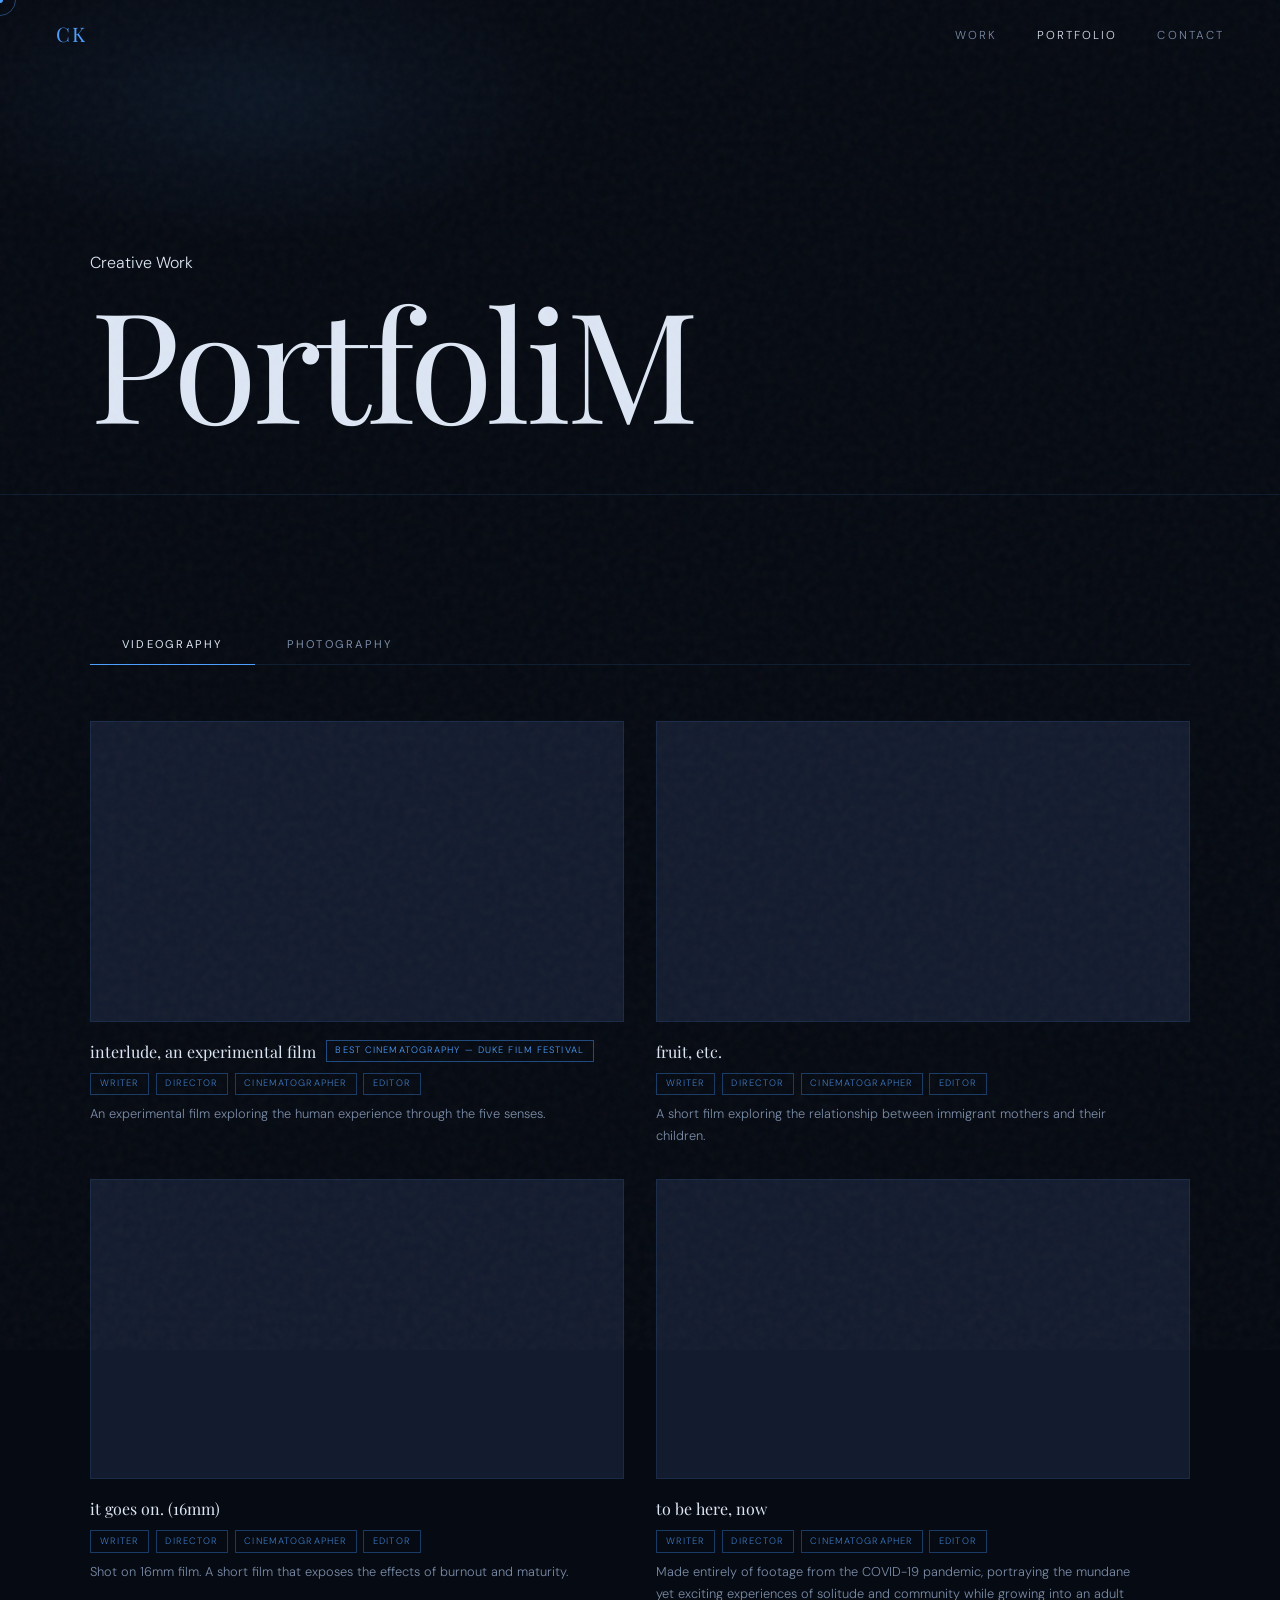
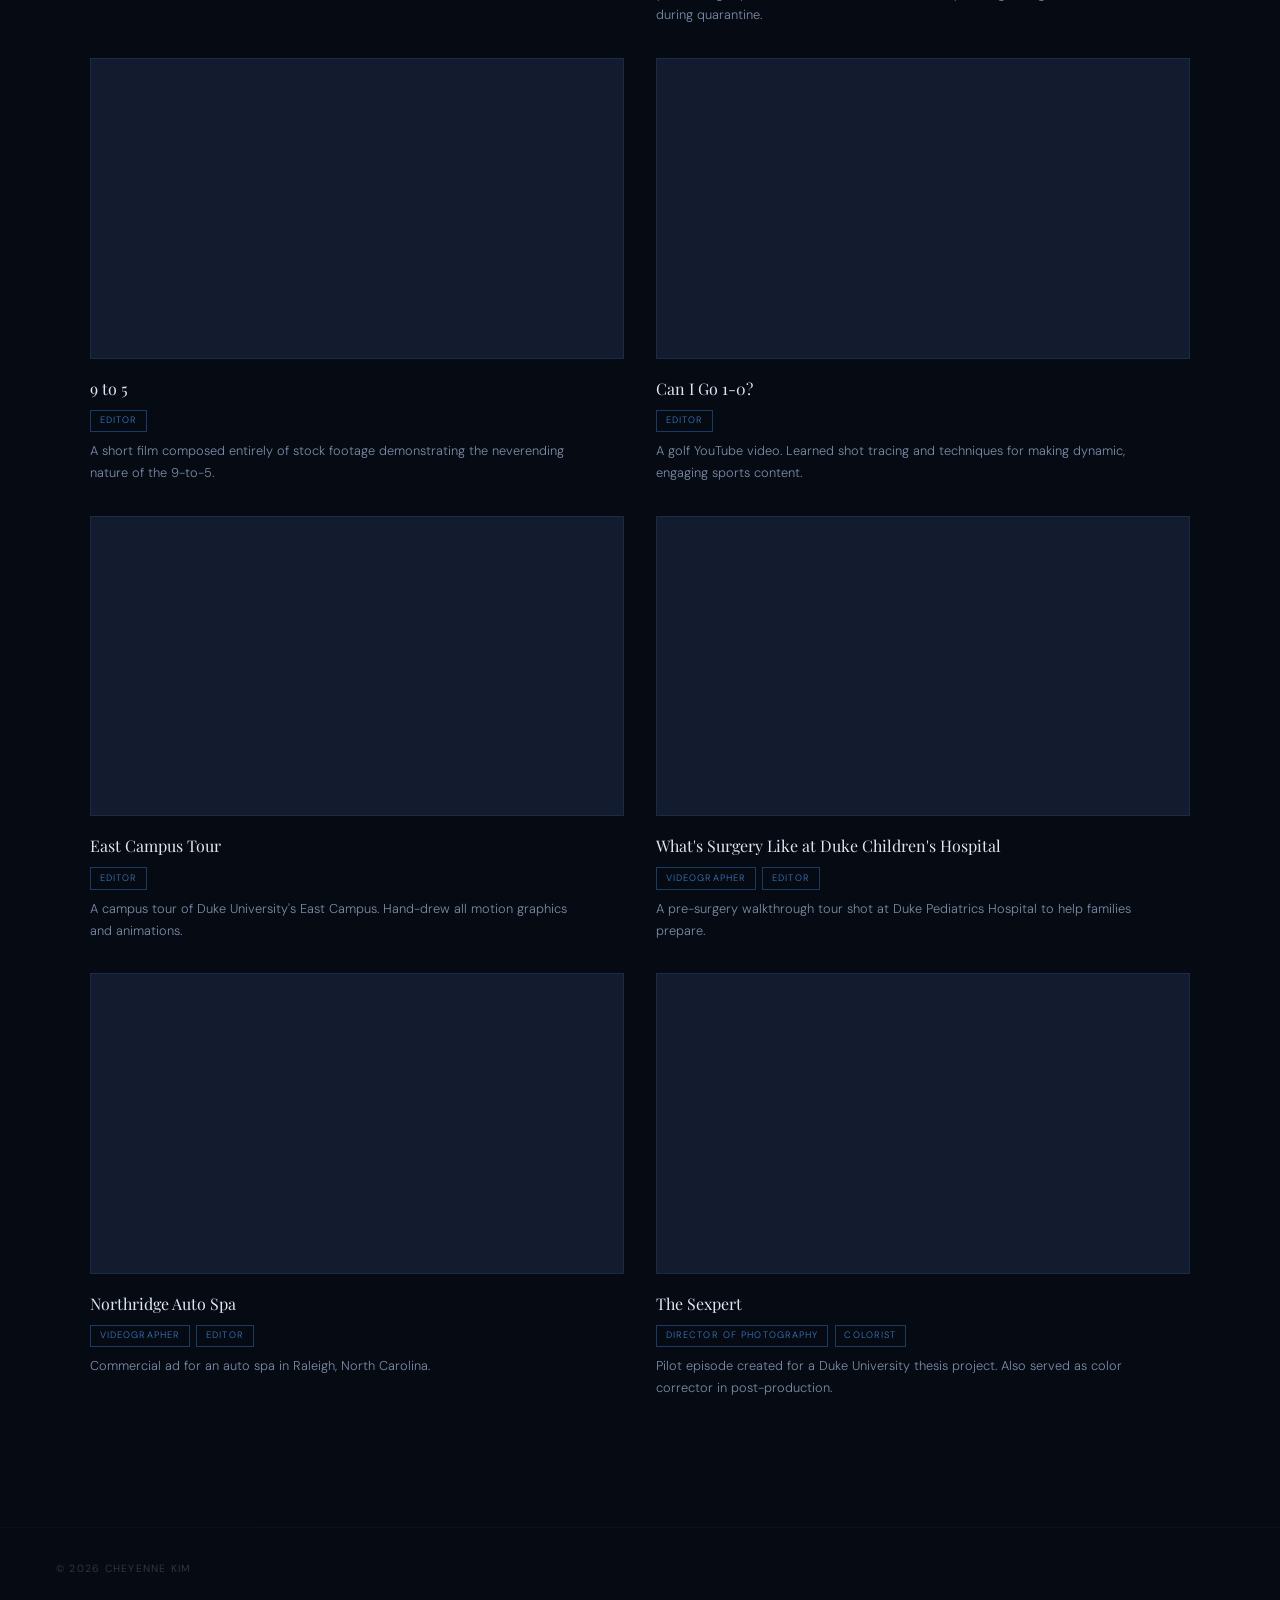
==== commit 3f87d83a: "Add selected work, skills, video details, and hero redesign - Two-column hero with photo, updated de" ====
--- a/portfolio.html
+++ b/portfolio.html
@@ -63,70 +63,131 @@
             <div class="video-wrap">
               <iframe src="https://www.youtube.com/embed/07CrqYUhn84" title="Video" frameborder="0" allow="accelerometer; autoplay; clipboard-write; encrypted-media; gyroscope; picture-in-picture" allowfullscreen></iframe>
             </div>
-            <p class="video-title">interlude, an experimental film <span class="video-award">Best Cinematography — Duke Film Festival</span></p>
+            <div class="video-info">
+              <div class="video-title-row">
+                <p class="video-title">interlude, an experimental film</p>
+                <span class="video-award">Best Cinematography — Duke Film Festival</span>
+              </div>
+              <ul class="video-roles"><li>Writer</li><li>Director</li><li>Cinematographer</li><li>Editor</li></ul>
+              <p class="video-desc">An experimental film exploring the human experience through the five senses.</p>
+            </div>
           </div>
 
           <div class="video-item">
             <div class="video-wrap">
               <iframe src="https://www.youtube.com/embed/ngNk-hBwsmc" title="Video" frameborder="0" allow="accelerometer; autoplay; clipboard-write; encrypted-media; gyroscope; picture-in-picture" allowfullscreen></iframe>
             </div>
-            <p class="video-title">fruit, etc.</p>
+            <div class="video-info">
+              <div class="video-title-row">
+                <p class="video-title">fruit, etc.</p>
+              </div>
+              <ul class="video-roles"><li>Writer</li><li>Director</li><li>Cinematographer</li><li>Editor</li></ul>
+              <p class="video-desc">A short film exploring the relationship between immigrant mothers and their children.</p>
+            </div>
           </div>
 
           <div class="video-item">
             <div class="video-wrap">
               <iframe src="https://www.youtube.com/embed/ybXO7-4nJBI" title="Video" frameborder="0" allow="accelerometer; autoplay; clipboard-write; encrypted-media; gyroscope; picture-in-picture" allowfullscreen></iframe>
             </div>
-            <p class="video-title">it goes on. (16mm)</p>
+            <div class="video-info">
+              <div class="video-title-row">
+                <p class="video-title">it goes on. (16mm)</p>
+              </div>
+              <ul class="video-roles"><li>Writer</li><li>Director</li><li>Cinematographer</li><li>Editor</li></ul>
+              <p class="video-desc">Shot on 16mm film. A short film that exposes the effects of burnout and maturity.</p>
+            </div>
           </div>
 
           <div class="video-item">
             <div class="video-wrap">
               <iframe src="https://www.youtube.com/embed/gjnXVUcVzZY" title="Video" frameborder="0" allow="accelerometer; autoplay; clipboard-write; encrypted-media; gyroscope; picture-in-picture" allowfullscreen></iframe>
             </div>
-            <p class="video-title">to be here, now</p>
+            <div class="video-info">
+              <div class="video-title-row">
+                <p class="video-title">to be here, now</p>
+              </div>
+              <ul class="video-roles"><li>Writer</li><li>Director</li><li>Cinematographer</li><li>Editor</li></ul>
+              <p class="video-desc">Made entirely of footage from the COVID-19 pandemic, portraying the mundane yet exciting experiences of solitude and community while growing into an adult during quarantine.</p>
+            </div>
           </div>
 
           <div class="video-item">
             <div class="video-wrap">
               <iframe src="https://www.youtube.com/embed/guutkqYjLNw" title="Video" frameborder="0" allow="accelerometer; autoplay; clipboard-write; encrypted-media; gyroscope; picture-in-picture" allowfullscreen></iframe>
             </div>
-            <p class="video-title">9 to 5</p>
+            <div class="video-info">
+              <div class="video-title-row">
+                <p class="video-title">9 to 5</p>
+              </div>
+              <ul class="video-roles"><li>Editor</li></ul>
+              <p class="video-desc">A short film composed entirely of stock footage demonstrating the neverending nature of the 9-to-5.</p>
+            </div>
           </div>
 
           <div class="video-item">
             <div class="video-wrap">
               <iframe src="https://www.youtube.com/embed/ERblYvdubqE" title="Video" frameborder="0" allow="accelerometer; autoplay; clipboard-write; encrypted-media; gyroscope; picture-in-picture" allowfullscreen></iframe>
             </div>
-            <p class="video-title">Can I Go 1-0?</p>
+            <div class="video-info">
+              <div class="video-title-row">
+                <p class="video-title">Can I Go 1-0?</p>
+              </div>
+              <ul class="video-roles"><li>Editor</li></ul>
+              <p class="video-desc">A golf YouTube video. Learned shot tracing and techniques for making dynamic, engaging sports content.</p>
+            </div>
           </div>
 
           <div class="video-item">
             <div class="video-wrap">
               <iframe src="https://www.youtube.com/embed/7ZLoJ5LNM68" title="Video" frameborder="0" allow="accelerometer; autoplay; clipboard-write; encrypted-media; gyroscope; picture-in-picture" allowfullscreen></iframe>
             </div>
-            <p class="video-title">East Campus Tour</p>
+            <div class="video-info">
+              <div class="video-title-row">
+                <p class="video-title">East Campus Tour</p>
+              </div>
+              <ul class="video-roles"><li>Editor</li></ul>
+              <p class="video-desc">A campus tour of Duke University's East Campus. Hand-drew all motion graphics and animations.</p>
+            </div>
           </div>
 
           <div class="video-item">
             <div class="video-wrap">
               <iframe src="https://www.youtube.com/embed/mxG2AcK1g0o" title="Video" frameborder="0" allow="accelerometer; autoplay; clipboard-write; encrypted-media; gyroscope; picture-in-picture" allowfullscreen></iframe>
             </div>
-            <p class="video-title">What's Surgery Like at Duke Children's Hospital</p>
+            <div class="video-info">
+              <div class="video-title-row">
+                <p class="video-title">What's Surgery Like at Duke Children's Hospital</p>
+              </div>
+              <ul class="video-roles"><li>Videographer</li><li>Editor</li></ul>
+              <p class="video-desc">A pre-surgery walkthrough tour shot at Duke Pediatrics Hospital to help families prepare.</p>
+            </div>
           </div>
 
           <div class="video-item">
             <div class="video-wrap">
               <iframe src="https://www.youtube.com/embed/wzByWOKEczM" title="Video" frameborder="0" allow="accelerometer; autoplay; clipboard-write; encrypted-media; gyroscope; picture-in-picture" allowfullscreen></iframe>
             </div>
-            <p class="video-title">Northridge Auto Spa</p>
+            <div class="video-info">
+              <div class="video-title-row">
+                <p class="video-title">Northridge Auto Spa</p>
+              </div>
+              <ul class="video-roles"><li>Videographer</li><li>Editor</li></ul>
+              <p class="video-desc">Commercial ad for an auto spa in Raleigh, North Carolina.</p>
+            </div>
           </div>
 
           <div class="video-item">
             <div class="video-wrap">
               <iframe src="https://www.youtube.com/embed/G8I6JP6JH30" title="Video" frameborder="0" allow="accelerometer; autoplay; clipboard-write; encrypted-media; gyroscope; picture-in-picture" allowfullscreen></iframe>
             </div>
-            <p class="video-title">The Sexpert</p>
+            <div class="video-info">
+              <div class="video-title-row">
+                <p class="video-title">The Sexpert</p>
+              </div>
+              <ul class="video-roles"><li>Director of Photography</li><li>Colorist</li></ul>
+              <p class="video-desc">Pilot episode created for a Duke University thesis project. Also served as color corrector in post-production.</p>
+            </div>
           </div>
 
         </div>
--- a/styles.css
+++ b/styles.css
@@ -271,37 +271,125 @@
    ============================================================ */
 #hero {
   position: relative;
-  min-height: 100svh;
-  display: flex;
-  flex-direction: column;
-  align-items: center;
-  justify-content: center;
-  text-align: center;
-  padding: var(--nav-h) var(--gutter) 4rem;
+  height: 100svh;
+  padding: 0;
+  background: var(--bg);
   overflow: hidden;
 }
 
-/* Hero background image */
-#hero {
-  background-image: url('hero.jpg');
-  background-size: cover;
-  background-position: center 20%;
-}
-
-/* Dark overlay so text reads clearly */
+/* Subtle blue radial glow behind the text */
 #hero::before {
   content: '';
   position: absolute;
+  top: 10%; left: -10%;
+  width: 55%; height: 80%;
+  background: radial-gradient(ellipse, rgba(77,159,255,0.055) 0%, transparent 70%);
+  pointer-events: none;
+}
+
+.hero-content {
+  display: grid;
+  grid-template-columns: 1fr 1fr;
+  align-items: stretch;
+  height: 100%;
+  position: relative;
+  z-index: 1;
+}
+
+/* ── Left: text ── */
+.hero-text {
+  padding: calc(var(--nav-h) + 3rem) var(--gutter) 4rem var(--gutter);
+  display: flex;
+  flex-direction: column;
+  justify-content: center;
+}
+
+.hero-film-credit {
+  font-size: 0.6rem;
+  letter-spacing: 0.35em;
+  text-transform: uppercase;
+  color: var(--cream-dim);
+  opacity: 0.5;
+  margin-bottom: 1rem;
+}
+
+#hero h1 {
+  font-family: var(--font-serif);
+  font-size: clamp(3.5rem, 6vw, 6.5rem);
+  line-height: 0.9;
+  font-weight: 400;
+  letter-spacing: -0.03em;
+  margin-bottom: 1.75rem;
+}
+
+#hero h1 em {
+  font-style: italic;
+  color: var(--gold);
+  display: block;
+}
+
+.hero-descriptor {
+  font-size: clamp(0.55rem, 1.1vw, 0.78rem);
+  letter-spacing: 0.12em;
+  text-transform: uppercase;
+  color: var(--cream-dim);
+  margin-bottom: 1.5rem;
+  white-space: nowrap;
+}
+
+.hero-meta {
+  display: flex;
+  align-items: center;
+  gap: 0.6rem;
+  font-size: 0.72rem;
+  color: var(--cream-dim);
+  opacity: 0.5;
+  margin-bottom: 2.5rem;
+}
+
+.hero-meta-dot { color: var(--gold); opacity: 1; }
+
+.hero-cta {
+  display: flex;
+  align-items: center;
+  gap: 2rem;
+}
+
+.hero-cta-ghost {
+  font-size: 0.7rem;
+  letter-spacing: 0.16em;
+  text-transform: uppercase;
+  color: var(--gold);
+  transition: letter-spacing 0.3s;
+}
+
+.hero-cta-ghost:hover { letter-spacing: 0.22em; }
+
+/* ── Right: image ── */
+.hero-image-wrap {
+  position: relative;
+  overflow: hidden;
+}
+
+.hero-image-wrap img {
+  width: 100%;
+  height: 100%;
+  object-fit: cover;
+  object-position: center 15%;
+}
+
+/* Fade image into dark bg on the left */
+.hero-image-wrap::before {
+  content: '';
+  position: absolute;
   inset: 0;
-  background:
-    linear-gradient(to bottom, rgba(6,10,18,0.45) 0%, rgba(6,10,18,0.65) 100%),
-    radial-gradient(ellipse at 60% 50%, rgba(20,60,130,0.25) 0%, transparent 70%);
+  background: linear-gradient(to right, var(--bg) 0%, transparent 35%);
+  z-index: 1;
   pointer-events: none;
-  z-index: 0;
-}
-
-/* scan lines */
-#hero::after {
+}
+
+/* Scan lines on image */
+.hero-image-wrap::after {
   content: '';
   position: absolute;
   inset: 0;
@@ -309,148 +397,17 @@
     to bottom,
     transparent 0px,
     transparent 3px,
-    rgba(0,0,0,0.04) 3px,
-    rgba(0,0,0,0.04) 4px
+    rgba(0,0,0,0.03) 3px,
+    rgba(0,0,0,0.03) 4px
   );
   pointer-events: none;
-  z-index: 0;
-}
-
-/* 4-corner frame */
-.hero-frame {
-  position: absolute;
-  inset: calc(var(--nav-h) + 1.5rem) 1.5rem 1.5rem;
-  pointer-events: none;
-  z-index: 1;
-}
-
-.hero-frame span {
-  position: absolute;
-  width: 40px;
-  height: 40px;
-}
-
-.hero-frame span:nth-child(1) { top: 0; left: 0;  border-top: 1px solid rgba(77,159,255,0.5); border-left:  1px solid rgba(77,159,255,0.5); }
-.hero-frame span:nth-child(2) { top: 0; right: 0; border-top: 1px solid rgba(77,159,255,0.5); border-right: 1px solid rgba(77,159,255,0.5); }
-.hero-frame span:nth-child(3) { bottom: 0; left: 0;  border-bottom: 1px solid rgba(77,159,255,0.5); border-left:  1px solid rgba(77,159,255,0.5); }
-.hero-frame span:nth-child(4) { bottom: 0; right: 0; border-bottom: 1px solid rgba(77,159,255,0.5); border-right: 1px solid rgba(77,159,255,0.5); }
-
-.hero-content {
-  position: relative;
   z-index: 2;
-  display: flex;
-  flex-direction: column;
-  align-items: center;
-}
-
-.hero-eyebrow {
-  font-size: 0.65rem;
-  letter-spacing: 0.3em;
-  text-transform: uppercase;
-  color: var(--gold);
-  margin-bottom: 2rem;
-  display: flex;
-  align-items: center;
-  gap: 1rem;
-}
-
-.hero-eyebrow::before,
-.hero-eyebrow::after {
-  content: '';
-  display: block;
-  width: 32px;
-  height: 1px;
-  background: var(--gold-dim);
-}
-
-#hero h1 {
-  font-family: var(--font-serif);
-  font-size: clamp(3.5rem, 10vw, 8.5rem);
-  line-height: 0.92;
-  font-weight: 400;
-  letter-spacing: -0.02em;
-}
-
-#hero h1 em {
-  font-style: italic;
-  color: var(--gold);
-  display: block;
-}
-
-.hero-film-credit {
-  font-size: 0.6rem;
-  letter-spacing: 0.35em;
-  text-transform: uppercase;
-  color: var(--cream-dim);
-  margin-bottom: 0.75rem;
-  opacity: 0.6;
-}
-
-.hero-credit {
-  margin-top: 2.5rem;
-  font-size: 0.65rem;
-  letter-spacing: 0.3em;
-  text-transform: uppercase;
-  color: var(--cream-dim);
-  display: flex;
-  align-items: center;
-  gap: 1rem;
-}
-
-.hero-credit::before,
-.hero-credit::after {
-  content: '';
-  display: block;
-  width: 32px;
-  height: 1px;
-  background: var(--border);
-}
-
-.hero-tagline {
-  margin-top: 2rem;
-  font-family: var(--font-serif);
-  font-style: italic;
-  font-size: clamp(0.95rem, 1.8vw, 1.2rem);
-  color: var(--cream-dim);
-  max-width: 560px;
-  line-height: 1.7;
-}
-
-.hero-highlights {
-  margin-top: 2.5rem;
-  display: flex;
-  flex-wrap: wrap;
-  justify-content: center;
-  gap: 0.6rem;
-}
-
-.hero-highlights span {
-  font-size: 0.62rem;
-  letter-spacing: 0.14em;
-  text-transform: uppercase;
-  color: var(--gold);
-  border: 1px solid var(--gold-dim);
-  padding: 0.3rem 0.9rem;
-  opacity: 0;
-  animation: highlight-fade 0.4s ease forwards;
-}
-
-.hero-highlights span:nth-child(1) { animation-delay: 1.4s; }
-.hero-highlights span:nth-child(2) { animation-delay: 1.6s; }
-.hero-highlights span:nth-child(3) { animation-delay: 1.8s; }
-.hero-highlights span:nth-child(4) { animation-delay: 2.0s; }
-.hero-highlights span:nth-child(5) { animation-delay: 2.2s; }
-
-@keyframes highlight-fade {
-  from { opacity: 0; transform: translateY(6px); }
-  to   { opacity: 1; transform: none; }
 }
 
 .scroll-hint {
   position: absolute;
   bottom: 2.5rem;
-  left: 50%;
-  transform: translateX(-50%);
+  left: var(--gutter);
   z-index: 2;
 }
 
@@ -467,6 +424,24 @@
   50%  { transform: scaleY(1); transform-origin: top; }
   51%  { transform: scaleY(1); transform-origin: bottom; }
   100% { transform: scaleY(0); transform-origin: bottom; }
+}
+
+@media (max-width: 800px) {
+  .hero-content { grid-template-columns: 1fr; }
+  .hero-image-wrap {
+    position: absolute;
+    inset: 0;
+    height: 100%;
+    z-index: 0;
+    opacity: 0.2;
+  }
+  .hero-image-wrap::before { display: none; }
+  .hero-text {
+    position: relative;
+    z-index: 1;
+    padding: calc(var(--nav-h) + 2rem) var(--gutter) 6rem;
+    justify-content: center;
+  }
 }
 
 /* ============================================================
@@ -876,6 +851,240 @@
   .about-meta-row { grid-template-columns: 1fr; }
   .about-meta-item { border-right: none; border-bottom: 1px solid var(--border); }
   .about-meta-item:last-child { border-bottom: none; }
+}
+
+/* ============================================================
+   SELECTED WORK
+   ============================================================ */
+#selected-work { background: var(--bg); }
+
+.selected-grid {
+  display: grid;
+  grid-template-columns: 1fr 1fr;
+  grid-template-rows: auto auto;
+  gap: 1px;
+  background: var(--border);
+  border: 1px solid var(--border);
+}
+
+.selected-card {
+  background: var(--bg-2);
+  padding: 3rem;
+  display: flex;
+  flex-direction: column;
+  gap: 1rem;
+  transition: background 0.3s;
+  position: relative;
+  overflow: hidden;
+}
+
+.selected-card::before {
+  content: '';
+  position: absolute;
+  top: 0; left: 0; right: 0;
+  height: 2px;
+  background: transparent;
+  transition: background 0.3s;
+}
+
+.selected-card:hover { background: var(--bg-3); }
+.selected-card:hover::before { background: var(--gold); }
+
+.selected-card--wide {
+  grid-column: 1 / -1;
+  display: grid;
+  grid-template-columns: 1fr 1fr;
+  grid-template-rows: auto auto 1fr auto;
+  column-gap: 4rem;
+}
+
+.selected-card--wide .selected-card-top { grid-column: 1; }
+.selected-card--wide .selected-title     { grid-column: 1; }
+.selected-card--wide .selected-context   { grid-column: 1; }
+.selected-card--wide .selected-desc      { grid-column: 2; grid-row: 1 / 5; align-self: center; }
+.selected-card--wide .selected-footer    { grid-column: 1; }
+
+.selected-card-top {
+  display: flex;
+  align-items: center;
+  gap: 1rem;
+}
+
+.selected-num {
+  font-family: var(--font-serif);
+  font-size: 0.75rem;
+  color: var(--cream-dim);
+  opacity: 0.4;
+  letter-spacing: 0.1em;
+}
+
+.selected-type {
+  font-size: 0.58rem;
+  letter-spacing: 0.18em;
+  text-transform: uppercase;
+  padding: 0.2rem 0.65rem;
+  border: 1px solid;
+}
+
+.selected-type--film {
+  color: #e8a44d;
+  border-color: rgba(232, 164, 77, 0.3);
+}
+
+.selected-type--eng {
+  color: var(--gold);
+  border-color: var(--gold-dim);
+}
+
+.selected-title {
+  font-family: var(--font-serif);
+  font-size: clamp(1.3rem, 2.5vw, 1.9rem);
+  font-weight: 400;
+  line-height: 1.15;
+  color: var(--cream);
+}
+
+.selected-context {
+  font-size: 0.68rem;
+  letter-spacing: 0.1em;
+  text-transform: uppercase;
+  color: var(--gold);
+  opacity: 0.7;
+}
+
+.selected-desc {
+  font-size: 0.88rem;
+  color: var(--cream-dim);
+  line-height: 1.85;
+}
+
+.selected-footer {
+  display: flex;
+  align-items: center;
+  justify-content: space-between;
+  gap: 1rem;
+  margin-top: auto;
+  padding-top: 1.5rem;
+  border-top: 1px solid var(--border);
+  flex-wrap: wrap;
+}
+
+.selected-roles {
+  display: flex;
+  flex-wrap: wrap;
+  gap: 0.4rem;
+  list-style: none;
+}
+
+.selected-roles li {
+  font-size: 0.58rem;
+  letter-spacing: 0.12em;
+  text-transform: uppercase;
+  color: var(--cream-dim);
+  padding: 0.15rem 0.55rem;
+  border: 1px solid var(--border);
+}
+
+.selected-stat {
+  font-family: var(--font-serif);
+  font-size: 0.95rem;
+  color: var(--gold);
+  white-space: nowrap;
+}
+
+@media (max-width: 700px) {
+  .selected-grid { grid-template-columns: 1fr; }
+  .selected-card--wide {
+    grid-column: 1;
+    grid-template-columns: 1fr;
+    grid-template-rows: auto;
+  }
+  .selected-card--wide .selected-desc { grid-column: 1; grid-row: auto; }
+}
+
+/* ============================================================
+   SKILLS
+   ============================================================ */
+.skills-panels {
+  display: grid;
+  grid-template-columns: 1fr auto 1fr;
+  gap: 4rem;
+  align-items: start;
+  border: 1px solid var(--border);
+  border-top: none;
+  padding: 2.5rem 3rem;
+  background: var(--bg-2);
+  margin-bottom: 1px;
+}
+
+.skills-divider {
+  width: 1px;
+  background: var(--border);
+  align-self: stretch;
+}
+
+.skills-panel-label {
+  font-size: 0.62rem;
+  letter-spacing: 0.22em;
+  text-transform: uppercase;
+  color: var(--gold);
+  margin-bottom: 1.5rem;
+}
+
+.skills-tags {
+  display: flex;
+  flex-wrap: wrap;
+  gap: 0.5rem;
+}
+
+.skill {
+  font-size: 0.68rem;
+  letter-spacing: 0.1em;
+  text-transform: uppercase;
+  padding: 0.45rem 1rem;
+  border: 1px solid var(--border);
+  color: var(--cream-dim);
+  transition: border-color 0.2s, color 0.2s, background 0.2s;
+  cursor: default;
+}
+
+.skill:hover {
+  border-color: var(--gold-dim);
+  color: var(--cream);
+  background: var(--bg-3);
+}
+
+.skill.primary {
+  border-color: var(--gold-dim);
+  color: var(--cream);
+  font-size: 0.72rem;
+  padding: 0.5rem 1.1rem;
+}
+
+.skill.primary:hover {
+  border-color: var(--gold);
+  background: rgba(77,159,255,0.06);
+}
+
+.selected-tech {
+  display: flex;
+  flex-wrap: wrap;
+  gap: 0.4rem;
+  list-style: none;
+}
+
+.selected-tech li {
+  font-size: 0.58rem;
+  letter-spacing: 0.12em;
+  text-transform: uppercase;
+  color: var(--cream-dim);
+  padding: 0.15rem 0.55rem;
+  border: 1px solid var(--border);
+}
+
+@media (max-width: 700px) {
+  .skills-panels { grid-template-columns: 1fr; gap: 2rem; }
+  .skills-divider { width: 100%; height: 1px; }
 }
 
 /* ============================================================
@@ -1192,23 +1401,58 @@
   height: 100%;
 }
 
-.video-title {
-  font-size: 0.78rem;
-  letter-spacing: 0.06em;
-  color: var(--cream-dim);
+.video-info {
+  display: flex;
+  flex-direction: column;
+  gap: 0.5rem;
+  padding-top: 0.25rem;
+}
+
+.video-title-row {
   display: flex;
   flex-wrap: wrap;
   align-items: center;
   gap: 0.6rem;
 }
 
+.video-title {
+  font-family: var(--font-serif);
+  font-size: 1rem;
+  font-weight: 400;
+  color: var(--cream);
+}
+
 .video-award {
-  font-size: 0.6rem;
+  font-size: 0.58rem;
   letter-spacing: 0.12em;
   text-transform: uppercase;
   color: var(--gold);
   border: 1px solid var(--gold-dim);
   padding: 0.15rem 0.55rem;
+}
+
+.video-roles {
+  display: flex;
+  flex-wrap: wrap;
+  gap: 0.4rem;
+  list-style: none;
+}
+
+.video-roles li {
+  font-size: 0.58rem;
+  letter-spacing: 0.12em;
+  text-transform: uppercase;
+  color: var(--gold);
+  border: 1px solid var(--gold-dim);
+  padding: 0.15rem 0.55rem;
+  opacity: 0.75;
+}
+
+.video-desc {
+  font-size: 0.8rem;
+  color: var(--cream-dim);
+  line-height: 1.7;
+  max-width: 480px;
 }
 
 /* ============================================================
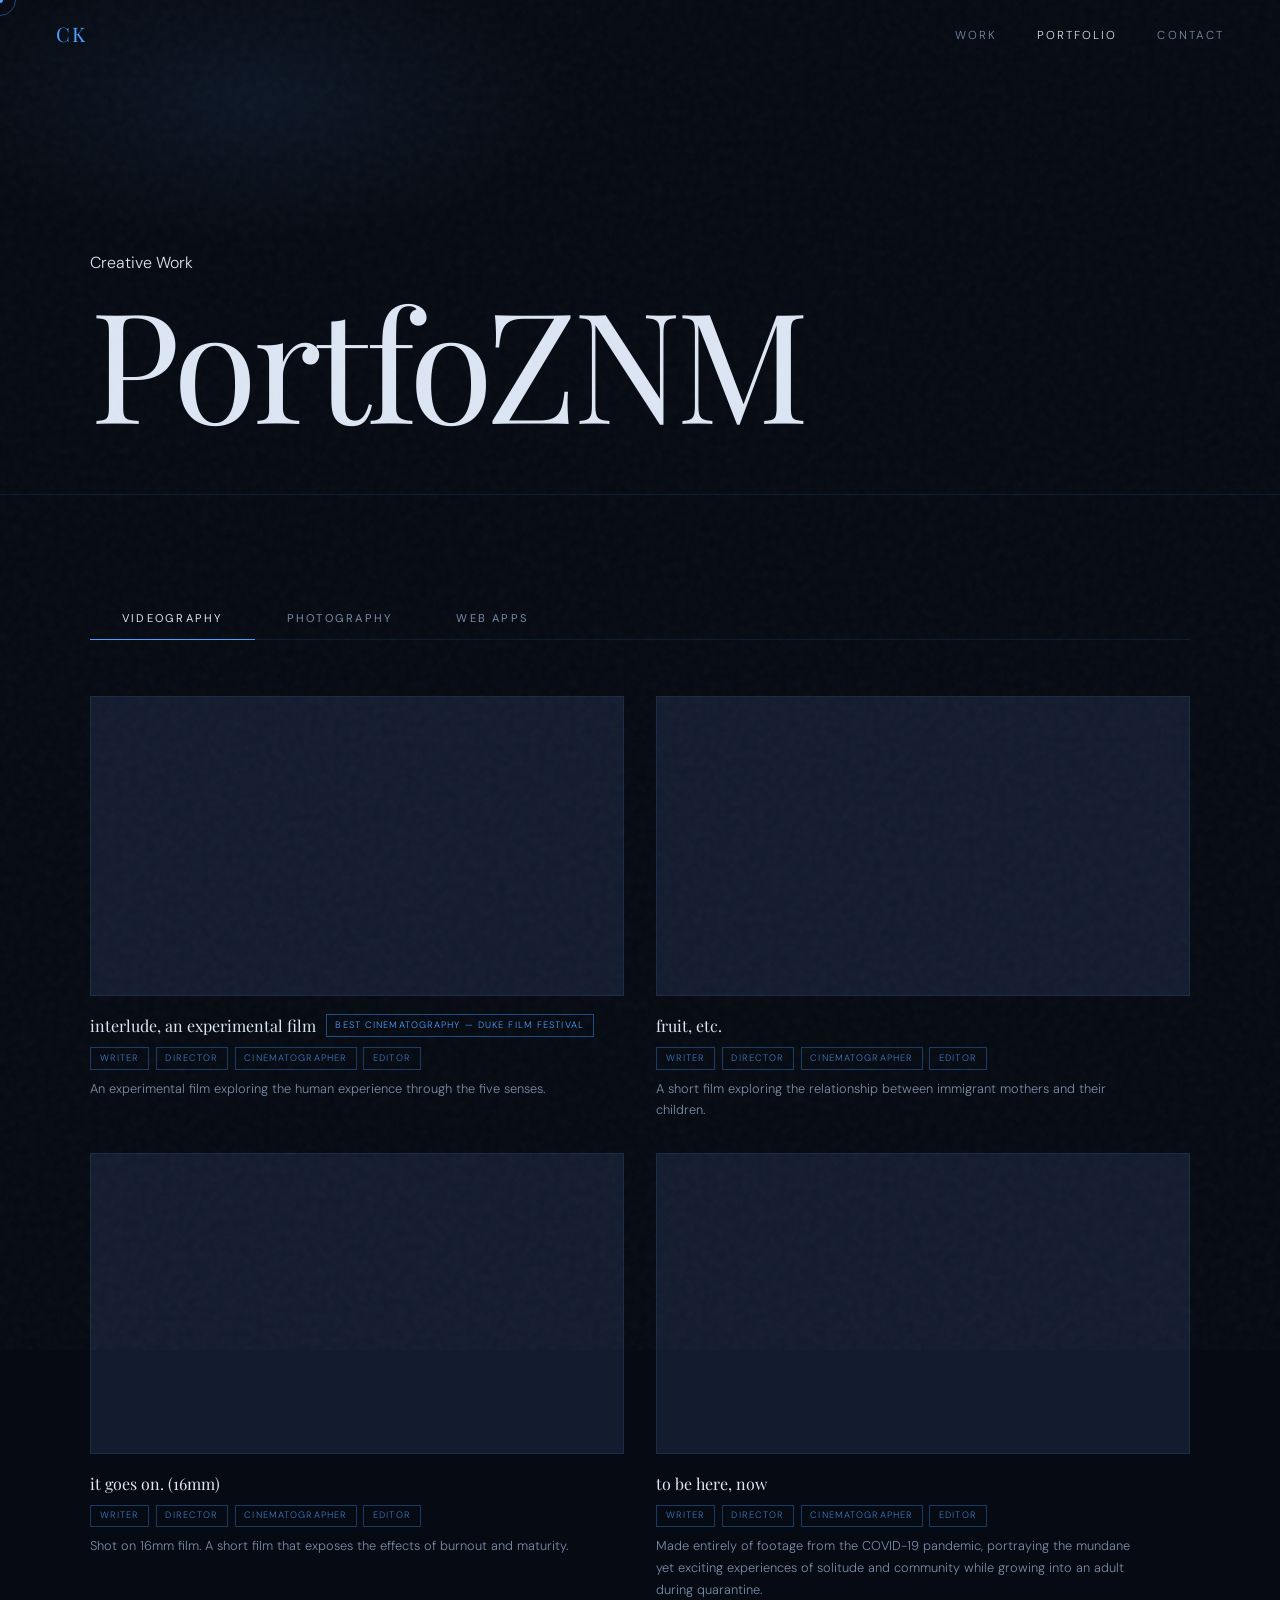
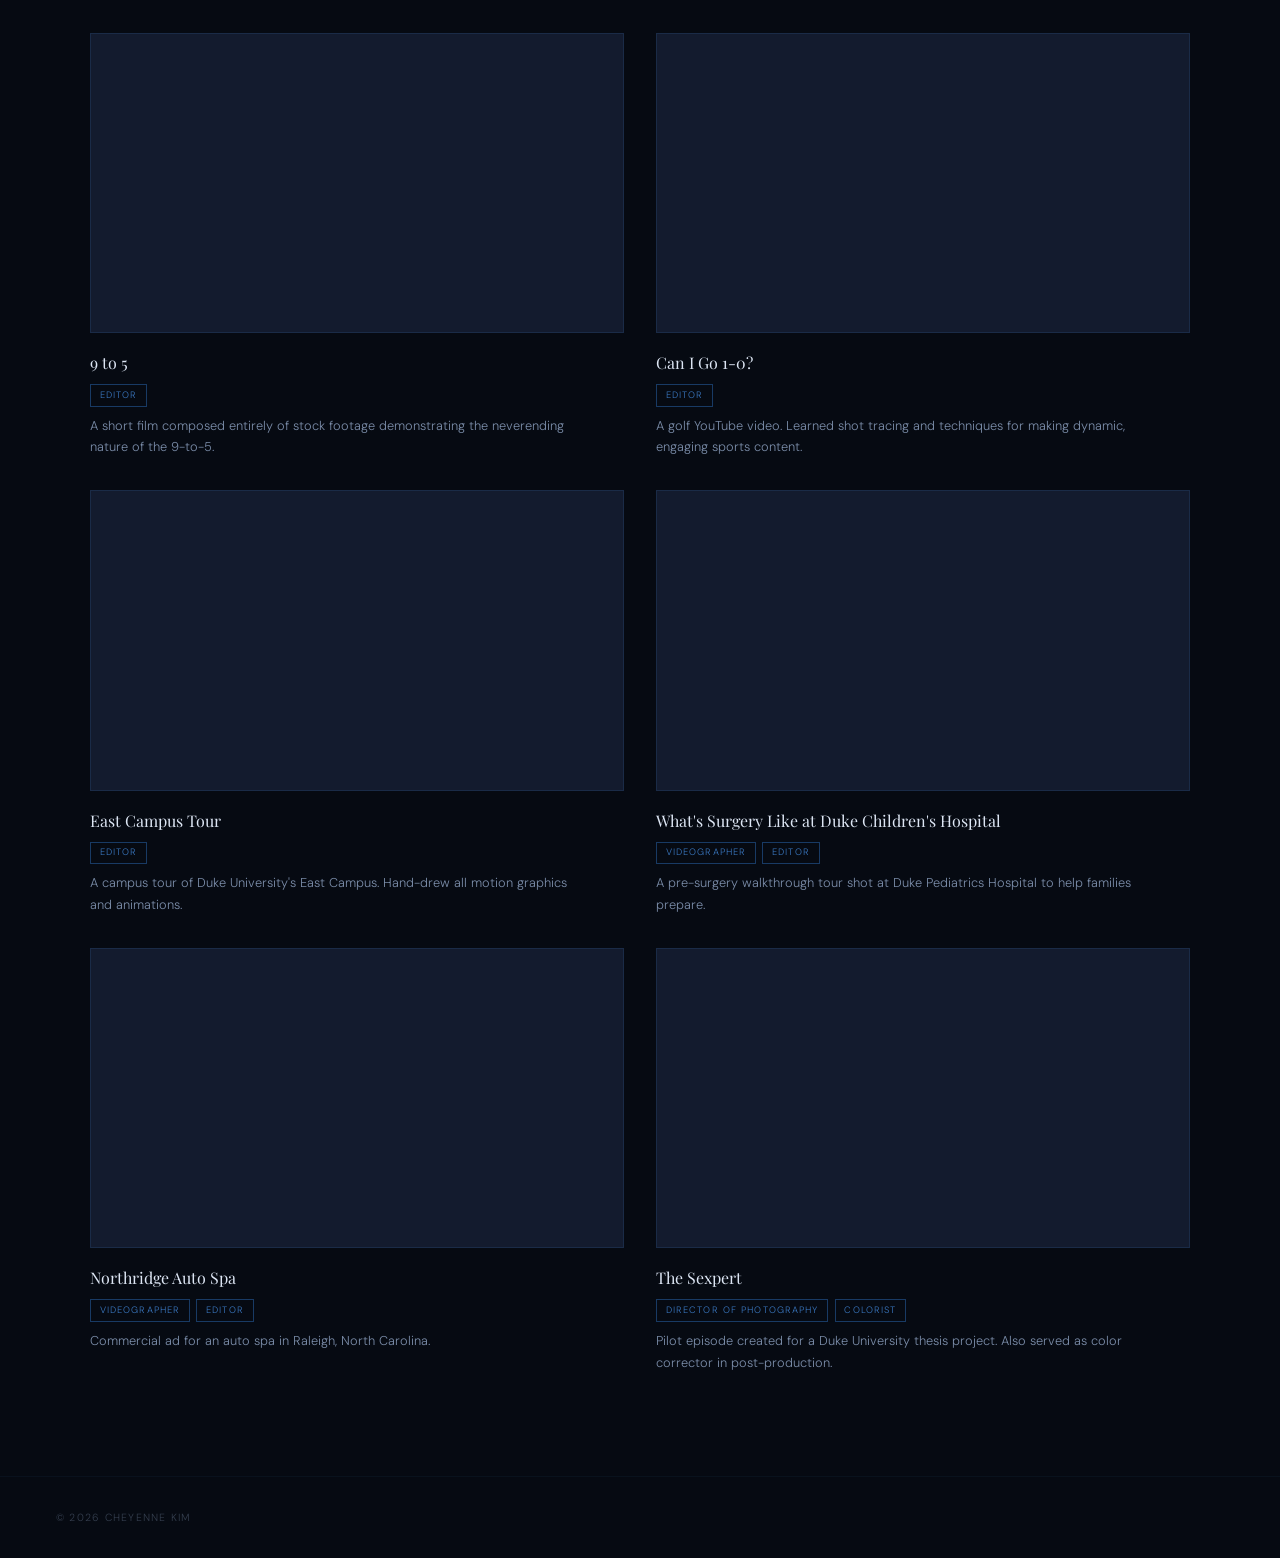
==== commit adb44a17: "Add web app projects to portfolio" ====
--- a/portfolio.html
+++ b/portfolio.html
@@ -50,6 +50,7 @@
       <div class="portfolio-tabs">
         <button class="tab-btn active" data-tab="video">Videography</button>
         <button class="tab-btn" data-tab="photo">Photography</button>
+        <button class="tab-btn" data-tab="web">Web Apps</button>
       </div>
 
       <!-- Videography -->
@@ -200,6 +201,69 @@
            to the specific Instagram post. Copy a whole block to add more. -->
       <div class="tab-panel" id="tab-photo">
         <div id="collections-grid" class="collections-grid"></div>
+      </div>
+
+      <!-- Web Apps -->
+      <div class="tab-panel" id="tab-web">
+        <div class="web-project-grid">
+
+          <article class="web-project-card">
+            <div class="web-project-top">
+              <span class="web-project-type">Client Website</span>
+              <span class="web-project-year">2025</span>
+            </div>
+            <h2>Cascade Fitness Project</h2>
+            <p>A full personal training website for Max Burr of Cascade Fitness Project in Bellingham, WA, with PNW-inspired visuals, tabbed pricing, service breakdowns, and a contact-focused layout.</p>
+            <ul class="web-project-tags">
+              <li>HTML</li>
+              <li>CSS</li>
+              <li>JavaScript</li>
+              <li>GitHub Pages</li>
+            </ul>
+            <div class="web-project-links">
+              <a href="https://cascadefitnessproject.github.io" target="_blank" rel="noopener">Open Site</a>
+            </div>
+          </article>
+
+          <article class="web-project-card">
+            <div class="web-project-top">
+              <span class="web-project-type">Study Tool</span>
+              <span class="web-project-year">2026</span>
+            </div>
+            <h2>AP Calculus AB Study Guide</h2>
+            <p>An interactive AP Calc AB review site with unit-based practice, answer feedback, formula review, common mistakes, optimization problems, and curated tutorial videos.</p>
+            <ul class="web-project-tags">
+              <li>HTML</li>
+              <li>CSS</li>
+              <li>JavaScript</li>
+              <li>GitHub Pages</li>
+            </ul>
+            <div class="web-project-links">
+              <a href="https://cheyenne-kim.github.io/ap-calc-ab/ap-calc-study.html" target="_blank" rel="noopener">Open App</a>
+              <a href="https://github.com/cheyenne-kim/ap-calc-ab" target="_blank" rel="noopener">View Code</a>
+            </div>
+          </article>
+
+          <article class="web-project-card">
+            <div class="web-project-top">
+              <span class="web-project-type">Study Tool</span>
+              <span class="web-project-year">2026</span>
+            </div>
+            <h2>APUSH Study Guide</h2>
+            <p>An AP US History review site organized by all nine periods, with timelines, key terms, historical reasoning practice, balanced multiple-choice questions, and period tutorial videos.</p>
+            <ul class="web-project-tags">
+              <li>HTML</li>
+              <li>CSS</li>
+              <li>JavaScript</li>
+              <li>GitHub Pages</li>
+            </ul>
+            <div class="web-project-links">
+              <a href="https://cheyenne-kim.github.io/apush-study-guide/apush-study.html" target="_blank" rel="noopener">Open App</a>
+              <a href="https://github.com/cheyenne-kim/apush-study-guide" target="_blank" rel="noopener">View Code</a>
+            </div>
+          </article>
+
+        </div>
       </div>
 
     </div>
--- a/styles.css
+++ b/styles.css
@@ -340,7 +340,8 @@
 .hero-meta {
   display: flex;
   align-items: center;
-  gap: 0.6rem;
+  flex-wrap: wrap;
+  gap: 0.4rem 0.6rem;
   font-size: 0.72rem;
   color: var(--cream-dim);
   opacity: 0.5;
@@ -352,18 +353,18 @@
 .hero-cta {
   display: flex;
   align-items: center;
-  gap: 2rem;
-}
-
-.hero-cta-ghost {
-  font-size: 0.7rem;
-  letter-spacing: 0.16em;
-  text-transform: uppercase;
-  color: var(--gold);
-  transition: letter-spacing 0.3s;
-}
-
-.hero-cta-ghost:hover { letter-spacing: 0.22em; }
+  flex-wrap: wrap;
+  gap: 1rem 2rem;
+}
+
+.btn--outline {
+  background: transparent;
+  color: var(--cream-dim);
+  border-color: var(--border);
+}
+
+.btn--outline::before { background: var(--bg-3); }
+.btn--outline:hover { color: var(--cream); }
 
 /* ── Right: image ── */
 .hero-image-wrap {
@@ -426,23 +427,6 @@
   100% { transform: scaleY(0); transform-origin: bottom; }
 }
 
-@media (max-width: 800px) {
-  .hero-content { grid-template-columns: 1fr; }
-  .hero-image-wrap {
-    position: absolute;
-    inset: 0;
-    height: 100%;
-    z-index: 0;
-    opacity: 0.2;
-  }
-  .hero-image-wrap::before { display: none; }
-  .hero-text {
-    position: relative;
-    z-index: 1;
-    padding: calc(var(--nav-h) + 2rem) var(--gutter) 6rem;
-    justify-content: center;
-  }
-}
 
 /* ============================================================
    PAGE HEADER (work.html / portfolio.html)
@@ -511,7 +495,7 @@
    SHARED LAYOUT
    ============================================================ */
 section {
-  padding: clamp(5rem, 10vw, 9rem) var(--gutter);
+  padding: clamp(4rem, 8vw, 7rem) var(--gutter);
 }
 
 .container {
@@ -521,7 +505,7 @@
 
 .section-header {
   position: relative;
-  margin-bottom: 4.5rem;
+  margin-bottom: 2.5rem;
   padding-bottom: 1.5rem;
   border-bottom: 1px solid var(--border);
   overflow: hidden;
@@ -566,7 +550,7 @@
 /* ============================================================
    ABOUT SECTION
    ============================================================ */
-#about { background: var(--bg-2); }
+#about { background: var(--bg-2); padding-top: clamp(3rem, 6vw, 5.5rem); padding-bottom: clamp(3rem, 6vw, 5.5rem); }
 
 /* Bold stacked intro lines */
 .about-hero-text {
@@ -595,7 +579,7 @@
   display: grid;
   grid-template-columns: repeat(4, 1fr);
   border: 1px solid var(--border);
-  margin-bottom: 5rem;
+  margin-bottom: 2.5rem;
   position: relative;
 }
 
@@ -608,11 +592,11 @@
 }
 
 .about-stat {
-  padding: 2.5rem 2rem;
+  padding: 1.5rem 1.5rem;
   border-right: 1px solid var(--border);
   display: flex;
   flex-direction: column;
-  gap: 0.6rem;
+  gap: 0.4rem;
   transition: background 0.3s;
 }
 
@@ -621,7 +605,7 @@
 
 .about-stat-value {
   font-family: var(--font-serif);
-  font-size: clamp(1.6rem, 3vw, 2.5rem);
+  font-size: clamp(1.3rem, 2.5vw, 2rem);
   color: var(--gold);
   line-height: 1;
 }
@@ -645,10 +629,10 @@
 
 .about-panel {
   background: var(--bg-2);
-  padding: 3rem;
+  padding: 2rem;
   display: flex;
   flex-direction: column;
-  gap: 1.25rem;
+  gap: 0.9rem;
   transition: background 0.3s;
 }
 
@@ -663,7 +647,7 @@
 
 .about-panel-heading {
   font-family: var(--font-serif);
-  font-size: clamp(1.3rem, 2.5vw, 1.9rem);
+  font-size: clamp(1.1rem, 2vw, 1.5rem);
   font-weight: 400;
   line-height: 1.2;
 }
@@ -701,13 +685,13 @@
 .about-education {
   border: 1px solid var(--border);
   border-top: none;
-  padding: 2.5rem 3rem;
+  padding: 1.5rem 2rem;
   background: var(--bg-3);
   margin-bottom: 1px;
 }
 
 .about-education > .about-panel-label {
-  margin-bottom: 1.5rem;
+  margin-bottom: 0.9rem;
 }
 
 .edu-items {
@@ -717,7 +701,7 @@
 
 .edu-item {
   display: flex;
-  gap: 2rem;
+  gap: 1.25rem;
   flex: 1;
   align-items: flex-start;
 }
@@ -725,7 +709,7 @@
 .edu-divider {
   width: 1px;
   background: var(--border);
-  margin: 0 3rem;
+  margin: 0 2rem;
   align-self: stretch;
 }
 
@@ -739,10 +723,10 @@
 
 .edu-school {
   font-family: var(--font-serif);
-  font-size: 1.2rem;
+  font-size: 1rem;
   font-weight: 400;
   color: var(--cream);
-  margin-bottom: 0.3rem;
+  margin-bottom: 0.2rem;
 }
 
 .edu-degree {
@@ -809,12 +793,6 @@
   margin-bottom: -0.25rem;
 }
 
-@media (max-width: 700px) {
-  .edu-items { flex-direction: column; }
-  .edu-divider { width: 100%; height: 1px; margin: 1.5rem 0; }
-  .work-education { flex-direction: column; }
-  .work-edu-divider { width: 100%; height: 1px; }
-}
 
 .about-meta-row {
   display: grid;
@@ -826,8 +804,8 @@
 .about-meta-item {
   display: flex;
   flex-direction: column;
-  gap: 0.4rem;
-  padding: 1.5rem;
+  gap: 0.3rem;
+  padding: 1rem 1.25rem;
   border-right: 1px solid var(--border);
 }
 
@@ -846,12 +824,6 @@
   line-height: 1.6;
 }
 
-@media (max-width: 700px) {
-  .about-panels { grid-template-columns: 1fr; }
-  .about-meta-row { grid-template-columns: 1fr; }
-  .about-meta-item { border-right: none; border-bottom: 1px solid var(--border); }
-  .about-meta-item:last-child { border-bottom: none; }
-}
 
 /* ============================================================
    SELECTED WORK
@@ -869,7 +841,7 @@
 
 .selected-card {
   background: var(--bg-2);
-  padding: 3rem;
+  padding: 2.25rem;
   display: flex;
   flex-direction: column;
   gap: 1rem;
@@ -934,6 +906,11 @@
 .selected-type--eng {
   color: var(--gold);
   border-color: var(--gold-dim);
+}
+
+.selected-type--web {
+  color: #6bba7f;
+  border-color: rgba(107, 186, 127, 0.3);
 }
 
 .selected-title {
@@ -992,80 +969,6 @@
   white-space: nowrap;
 }
 
-@media (max-width: 700px) {
-  .selected-grid { grid-template-columns: 1fr; }
-  .selected-card--wide {
-    grid-column: 1;
-    grid-template-columns: 1fr;
-    grid-template-rows: auto;
-  }
-  .selected-card--wide .selected-desc { grid-column: 1; grid-row: auto; }
-}
-
-/* ============================================================
-   SKILLS
-   ============================================================ */
-.skills-panels {
-  display: grid;
-  grid-template-columns: 1fr auto 1fr;
-  gap: 4rem;
-  align-items: start;
-  border: 1px solid var(--border);
-  border-top: none;
-  padding: 2.5rem 3rem;
-  background: var(--bg-2);
-  margin-bottom: 1px;
-}
-
-.skills-divider {
-  width: 1px;
-  background: var(--border);
-  align-self: stretch;
-}
-
-.skills-panel-label {
-  font-size: 0.62rem;
-  letter-spacing: 0.22em;
-  text-transform: uppercase;
-  color: var(--gold);
-  margin-bottom: 1.5rem;
-}
-
-.skills-tags {
-  display: flex;
-  flex-wrap: wrap;
-  gap: 0.5rem;
-}
-
-.skill {
-  font-size: 0.68rem;
-  letter-spacing: 0.1em;
-  text-transform: uppercase;
-  padding: 0.45rem 1rem;
-  border: 1px solid var(--border);
-  color: var(--cream-dim);
-  transition: border-color 0.2s, color 0.2s, background 0.2s;
-  cursor: default;
-}
-
-.skill:hover {
-  border-color: var(--gold-dim);
-  color: var(--cream);
-  background: var(--bg-3);
-}
-
-.skill.primary {
-  border-color: var(--gold-dim);
-  color: var(--cream);
-  font-size: 0.72rem;
-  padding: 0.5rem 1.1rem;
-}
-
-.skill.primary:hover {
-  border-color: var(--gold);
-  background: rgba(77,159,255,0.06);
-}
-
 .selected-tech {
   display: flex;
   flex-wrap: wrap;
@@ -1077,15 +980,124 @@
   font-size: 0.58rem;
   letter-spacing: 0.12em;
   text-transform: uppercase;
+  color: var(--gold);
+  border: 1px solid var(--gold-dim);
+  padding: 0.15rem 0.55rem;
+  opacity: 0.75;
+}
+
+.selected-links {
+  display: flex;
+  flex-wrap: wrap;
+  gap: 1rem;
+}
+
+.selected-links a {
+  color: var(--gold);
+  font-family: var(--font-serif);
+  font-size: 0.95rem;
+  text-decoration: none;
+  white-space: nowrap;
+  transition: color 0.2s;
+}
+
+.selected-links a:hover { color: var(--cream); }
+
+/* ============================================================
+   SKILLS MARQUEE
+   ============================================================ */
+.skills-marquee-wrap {
+  border: 1px solid var(--border);
+  border-top: none;
+  background: var(--bg-2);
+  margin-bottom: 1px;
+  overflow: hidden;
+}
+
+.skills-marquee-row {
+  display: flex;
+  align-items: center;
+  border-bottom: 1px solid var(--border);
+  padding: 0;
+  position: relative;
+  overflow: hidden;
+}
+
+.skills-marquee-row:last-child { border-bottom: none; }
+
+.skills-marquee-label {
+  font-size: 0.58rem;
+  letter-spacing: 0.22em;
+  text-transform: uppercase;
+  color: var(--gold);
+  white-space: nowrap;
+  padding: 1rem 1.25rem;
+  border-right: 1px solid var(--border);
+  background: var(--bg-2);
+  position: relative;
+  z-index: 1;
+  flex-shrink: 0;
+  min-width: 6rem;
+  text-align: center;
+}
+
+.skills-marquee-track {
+  display: flex;
+  align-items: center;
+  gap: 1.5rem;
+  width: max-content;
+  animation: skills-scroll 28s linear infinite;
+  padding: 0.85rem 1.5rem;
+}
+
+.skills-marquee-track--reverse {
+  animation: skills-scroll-reverse 22s linear infinite;
+}
+
+.skills-marquee-track span {
+  font-size: 0.63rem;
+  letter-spacing: 0.16em;
+  text-transform: uppercase;
+  color: var(--cream-dim);
+  white-space: nowrap;
+  transition: color 0.2s;
+}
+
+.skills-marquee-track span:not(.skills-dot):hover {
+  color: var(--cream);
+}
+
+.skills-dot {
+  color: var(--gold) !important;
+  opacity: 0.5;
+}
+
+@keyframes skills-scroll {
+  from { transform: translateX(0); }
+  to   { transform: translateX(-50%); }
+}
+
+@keyframes skills-scroll-reverse {
+  from { transform: translateX(-50%); }
+  to   { transform: translateX(0); }
+}
+
+.selected-tech {
+  display: flex;
+  flex-wrap: wrap;
+  gap: 0.4rem;
+  list-style: none;
+}
+
+.selected-tech li {
+  font-size: 0.58rem;
+  letter-spacing: 0.12em;
+  text-transform: uppercase;
   color: var(--cream-dim);
   padding: 0.15rem 0.55rem;
   border: 1px solid var(--border);
 }
 
-@media (max-width: 700px) {
-  .skills-panels { grid-template-columns: 1fr; gap: 2rem; }
-  .skills-divider { width: 100%; height: 1px; }
-}
 
 /* ============================================================
    OVERVIEW CARDS
@@ -1151,7 +1163,7 @@
 .overview-card:hover::after { transform: scaleY(1); }
 
 .overview-card-inner {
-  padding: 4rem 3rem;
+  padding: 3rem 2.5rem;
   display: flex;
   flex-direction: column;
   gap: 1.5rem;
@@ -1175,7 +1187,7 @@
 
 .overview-card h3 {
   font-family: var(--font-serif);
-  font-size: clamp(2.2rem, 4vw, 3.2rem);
+  font-size: clamp(1.8rem, 3.5vw, 2.6rem);
   font-weight: 400;
   position: relative;
   line-height: 1;
@@ -1306,16 +1318,17 @@
 
 .btn {
   display: inline-block;
-  padding: 1rem 2.5rem;
+  padding: 0.6rem 1.4rem;
   border: 1px solid var(--gold);
   color: var(--gold);
   font-family: var(--font-sans);
-  font-size: 0.72rem;
-  letter-spacing: 0.2em;
+  font-size: 0.65rem;
+  letter-spacing: 0.16em;
   text-transform: uppercase;
   transition: background 0.25s, color 0.25s, letter-spacing 0.25s;
   position: relative;
   overflow: hidden;
+  white-space: nowrap;
 }
 
 .btn::before {
@@ -1456,6 +1469,111 @@
 }
 
 /* ============================================================
+   WEB PROJECTS
+   ============================================================ */
+.web-project-grid {
+  display: grid;
+  grid-template-columns: repeat(auto-fill, minmax(min(100%, 320px), 1fr));
+  gap: 2rem;
+}
+
+.web-project-card {
+  position: relative;
+  min-height: 340px;
+  padding: 2rem;
+  border: 1px solid var(--border);
+  background: var(--bg-2);
+  display: flex;
+  flex-direction: column;
+  gap: 1.1rem;
+  overflow: hidden;
+  transition: background 0.25s, transform 0.25s, border-color 0.25s;
+}
+
+.web-project-card::before {
+  content: '';
+  position: absolute;
+  top: 0;
+  left: 0;
+  width: 3px;
+  height: 100%;
+  background: var(--gold-dim);
+  transition: background 0.25s;
+}
+
+.web-project-card:hover {
+  background: var(--bg-3);
+  border-color: var(--gold-dim);
+  transform: translateY(-4px);
+}
+
+.web-project-card:hover::before { background: var(--gold); }
+
+.web-project-top {
+  display: flex;
+  justify-content: space-between;
+  gap: 1rem;
+  font-size: 0.62rem;
+  letter-spacing: 0.16em;
+  text-transform: uppercase;
+  color: var(--gold);
+}
+
+.web-project-card h2 {
+  font-family: var(--font-serif);
+  font-size: clamp(1.5rem, 2.6vw, 2.2rem);
+  line-height: 1.08;
+  font-weight: 400;
+  color: var(--cream);
+}
+
+.web-project-card p {
+  color: var(--cream-dim);
+  font-size: 0.86rem;
+  line-height: 1.75;
+}
+
+.web-project-tags {
+  display: flex;
+  flex-wrap: wrap;
+  gap: 0.45rem;
+  list-style: none;
+  margin-top: auto;
+}
+
+.web-project-tags li {
+  font-size: 0.58rem;
+  letter-spacing: 0.12em;
+  text-transform: uppercase;
+  color: var(--gold);
+  border: 1px solid var(--gold-dim);
+  padding: 0.18rem 0.6rem;
+  opacity: 0.78;
+}
+
+.web-project-links {
+  display: flex;
+  flex-wrap: wrap;
+  gap: 1rem;
+}
+
+.web-project-links a {
+  color: var(--cream);
+  font-size: 0.68rem;
+  letter-spacing: 0.16em;
+  text-transform: uppercase;
+  text-decoration: none;
+  border-bottom: 1px solid var(--gold-dim);
+  padding-bottom: 0.28rem;
+  transition: color 0.2s, border-color 0.2s;
+}
+
+.web-project-links a:hover {
+  color: var(--gold);
+  border-color: var(--gold);
+}
+
+/* ============================================================
    COLLECTIONS GRID
    ============================================================ */
 .collections-grid {
@@ -1695,41 +1813,133 @@
 /* ============================================================
    RESPONSIVE
    ============================================================ */
+
+/* ── Tablet ── */
 @media (max-width: 1000px) {
   .collections-grid { grid-template-columns: repeat(3, 1fr); }
-}
-
+
+  .selected-card--wide {
+    grid-template-columns: 1fr;
+    grid-template-rows: auto;
+  }
+  .selected-card--wide .selected-desc { grid-column: 1; grid-row: auto; }
+  .selected-card--wide .selected-footer { grid-column: 1; }
+}
+
+/* ── Large mobile ── */
 @media (max-width: 800px) {
+  /* Hero — image on top, text below */
+  #hero { height: auto; min-height: 100vh; min-height: 100svh; }
+  .hero-content {
+    grid-template-columns: 1fr;
+    grid-template-rows: 45vh 1fr;
+    grid-template-rows: 45svh 1fr;
+  }
+  .hero-image-wrap {
+    position: relative;
+    height: 45vh;
+    height: 45svh;
+    opacity: 1;
+    order: -1;
+  }
+  .hero-image-wrap::before {
+    display: block;
+    background: linear-gradient(to bottom, transparent 40%, var(--bg) 100%);
+  }
+  .hero-text {
+    position: relative;
+    z-index: 1;
+    padding: 1.5rem var(--gutter) 4rem;
+    justify-content: flex-start;
+  }
+  .hero-descriptor { white-space: normal; }
+
+  /* About stats */
   .about-stats { grid-template-columns: repeat(2, 1fr); }
   .about-stat:nth-child(2) { border-right: none; }
   .about-stat:nth-child(1),
   .about-stat:nth-child(2) { border-bottom: 1px solid var(--border); }
-}
-
+
+  /* Selected Work */
+  .selected-grid { grid-template-columns: 1fr; }
+  .selected-card--wide { grid-column: 1; }
+  .selected-card { padding: 2rem; }
+
+  /* Skills */
+  .skills-marquee-label { min-width: 5rem; padding: 0.85rem 0.75rem; }
+
+  /* Education */
+  .about-education { padding: 2rem; }
+  .edu-items { flex-direction: column; }
+  .edu-divider { width: 100%; height: 1px; margin: 1.5rem 0; }
+
+  /* Work page education */
+  .work-education { flex-direction: column; }
+  .work-edu-divider { width: 100%; height: 1px; }
+
+  /* Page header */
+  .page-header { min-height: 40vh; padding-bottom: 2.5rem; }
+}
+
+/* ── Mobile ── */
 @media (max-width: 700px) {
-  .timeline-item { grid-template-columns: 1fr; gap: 0.5rem; }
-  .timeline-meta { flex-direction: row; gap: 1rem; }
-  .collections-grid { grid-template-columns: repeat(2, 1fr); }
-  .nav-links { gap: 1.5rem; }
+  /* Nav */
+  .nav-links { gap: 1.2rem; }
+  .nav-links a { font-size: 0.65rem; letter-spacing: 0.12em; }
+
+  /* Section padding */
+  section { padding: 3.5rem var(--gutter); }
+
+  /* Timeline */
+  .timeline-item { grid-template-columns: 1fr; gap: 0.5rem; padding-left: 1rem; }
+  .timeline-meta { flex-direction: row; gap: 1rem; flex-wrap: wrap; }
+
+  /* Collections — horizontal scroll strip */
+  .collections-grid {
+    display: flex;
+    flex-direction: row;
+    overflow-x: auto;
+    scroll-snap-type: x mandatory;
+    -webkit-overflow-scrolling: touch;
+    gap: 3px;
+    padding-bottom: 0.5rem;
+  }
+  .collections-grid::-webkit-scrollbar { display: none; }
+  .collection-card {
+    flex: 0 0 68vw;
+    scroll-snap-align: start;
+  }
+
+  /* Overview */
   .overview-grid { grid-template-columns: 1fr; gap: 0; }
-  .about-layout { grid-template-columns: 1fr; gap: 3rem; }
+  .overview-card-inner { min-height: auto; padding: 2.5rem 2rem; }
+
+  /* About panels */
+  .about-panels { grid-template-columns: 1fr; }
+  .about-panel { padding: 2rem; }
+  .about-meta-row { grid-template-columns: 1fr; }
+  .about-meta-item { border-right: none; border-bottom: 1px solid var(--border); }
+  .about-meta-item:last-child { border-bottom: none; }
+
+  /* Contact */
   .contact-links { flex-direction: column; }
   .contact-links a { border-right: none; border-bottom: 1px solid var(--border); }
   .contact-links a:last-child { border-bottom: none; }
+
+  /* Gallery */
   .gallery-prev { left: 0.5rem; }
   .gallery-next { right: 0.5rem; }
-}
-
-@media (max-width: 400px) {
-  .collections-grid { grid-template-columns: 1fr; }
-}
-
+  .gallery-stage img { max-width: 95vw; max-height: 70vh; }
+}
+
+/* ── Small mobile ── */
 @media (max-width: 500px) {
   .about-stats { grid-template-columns: 1fr; }
   .about-stat { border-right: none !important; border-bottom: 1px solid var(--border); }
   .about-stat:last-child { border-bottom: none; }
-  .about-intro::before,
-  .about-intro::after { display: none; }
+  .hero-cta { gap: 0.75rem; }
+  #hero h1 { font-size: clamp(2.8rem, 12vw, 5rem); }
+  .selected-card { padding: 1.5rem; }
 }
 
 /* ============================================================
